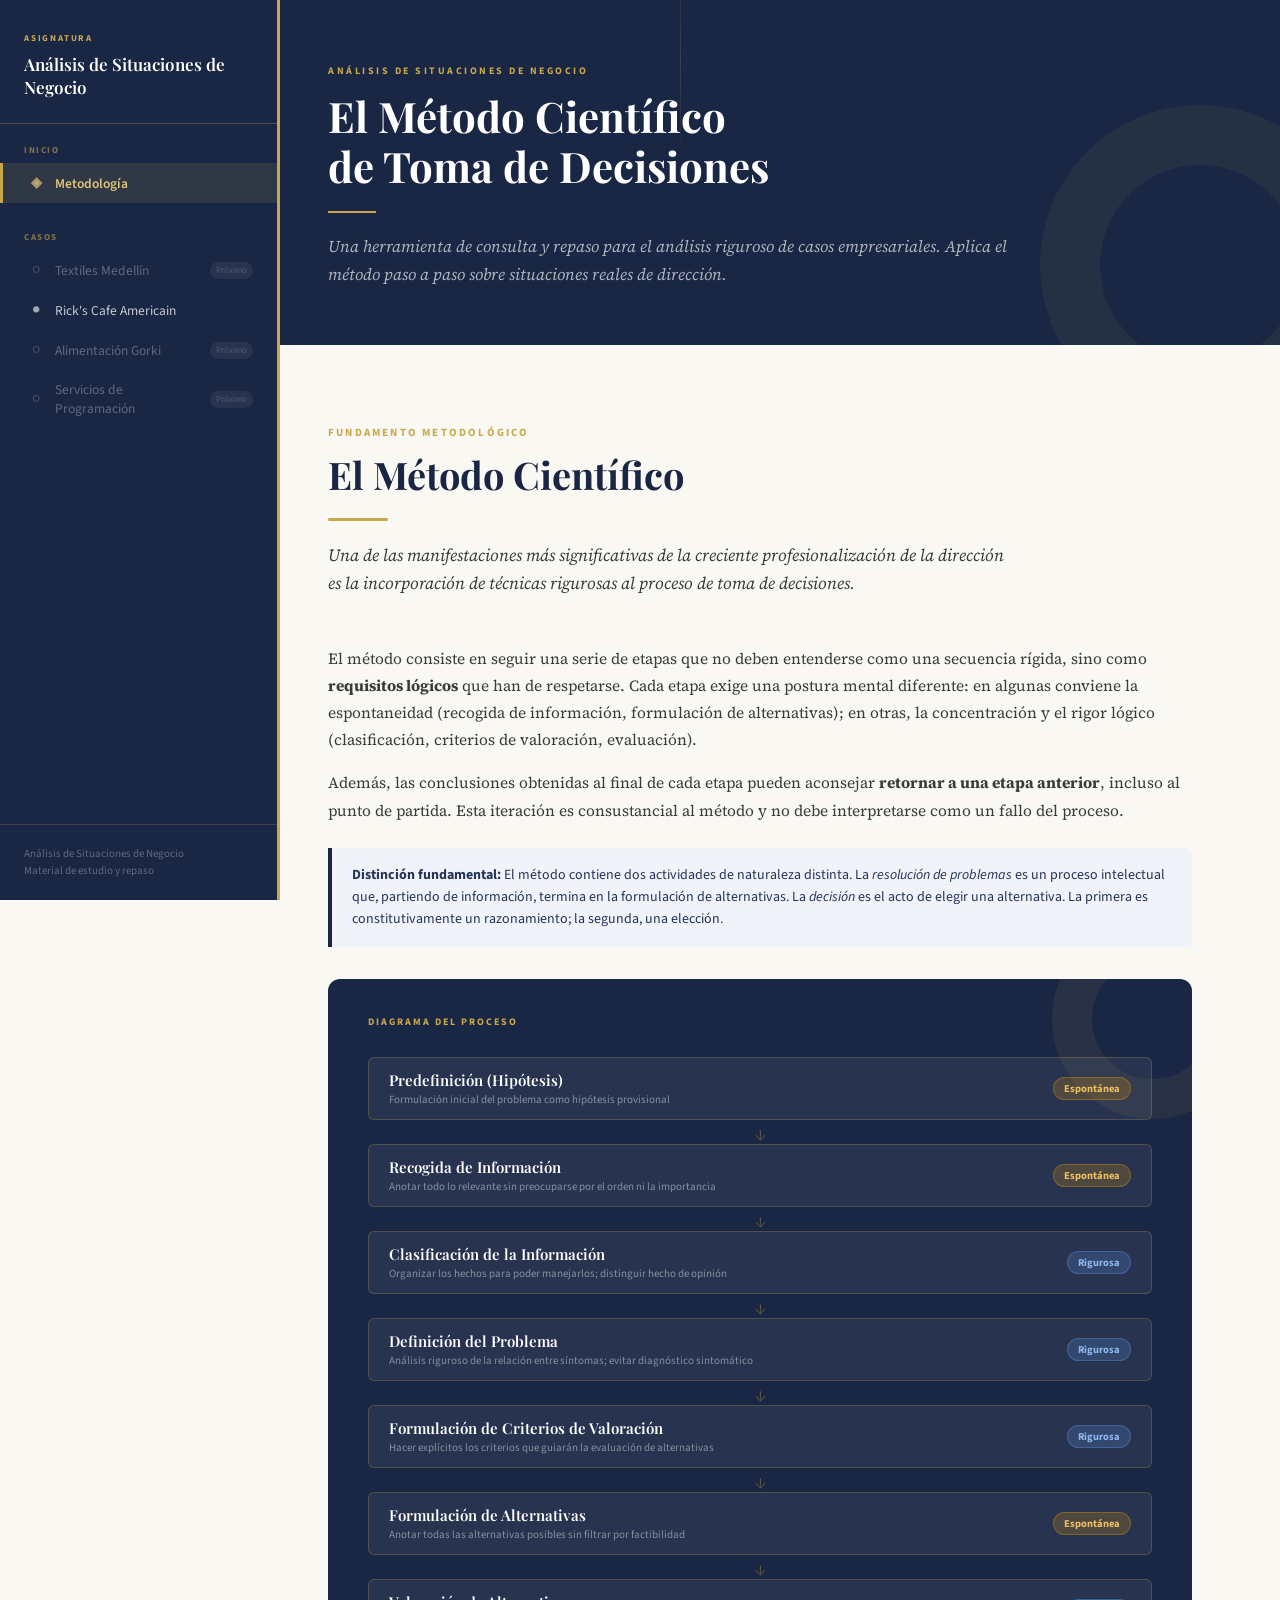
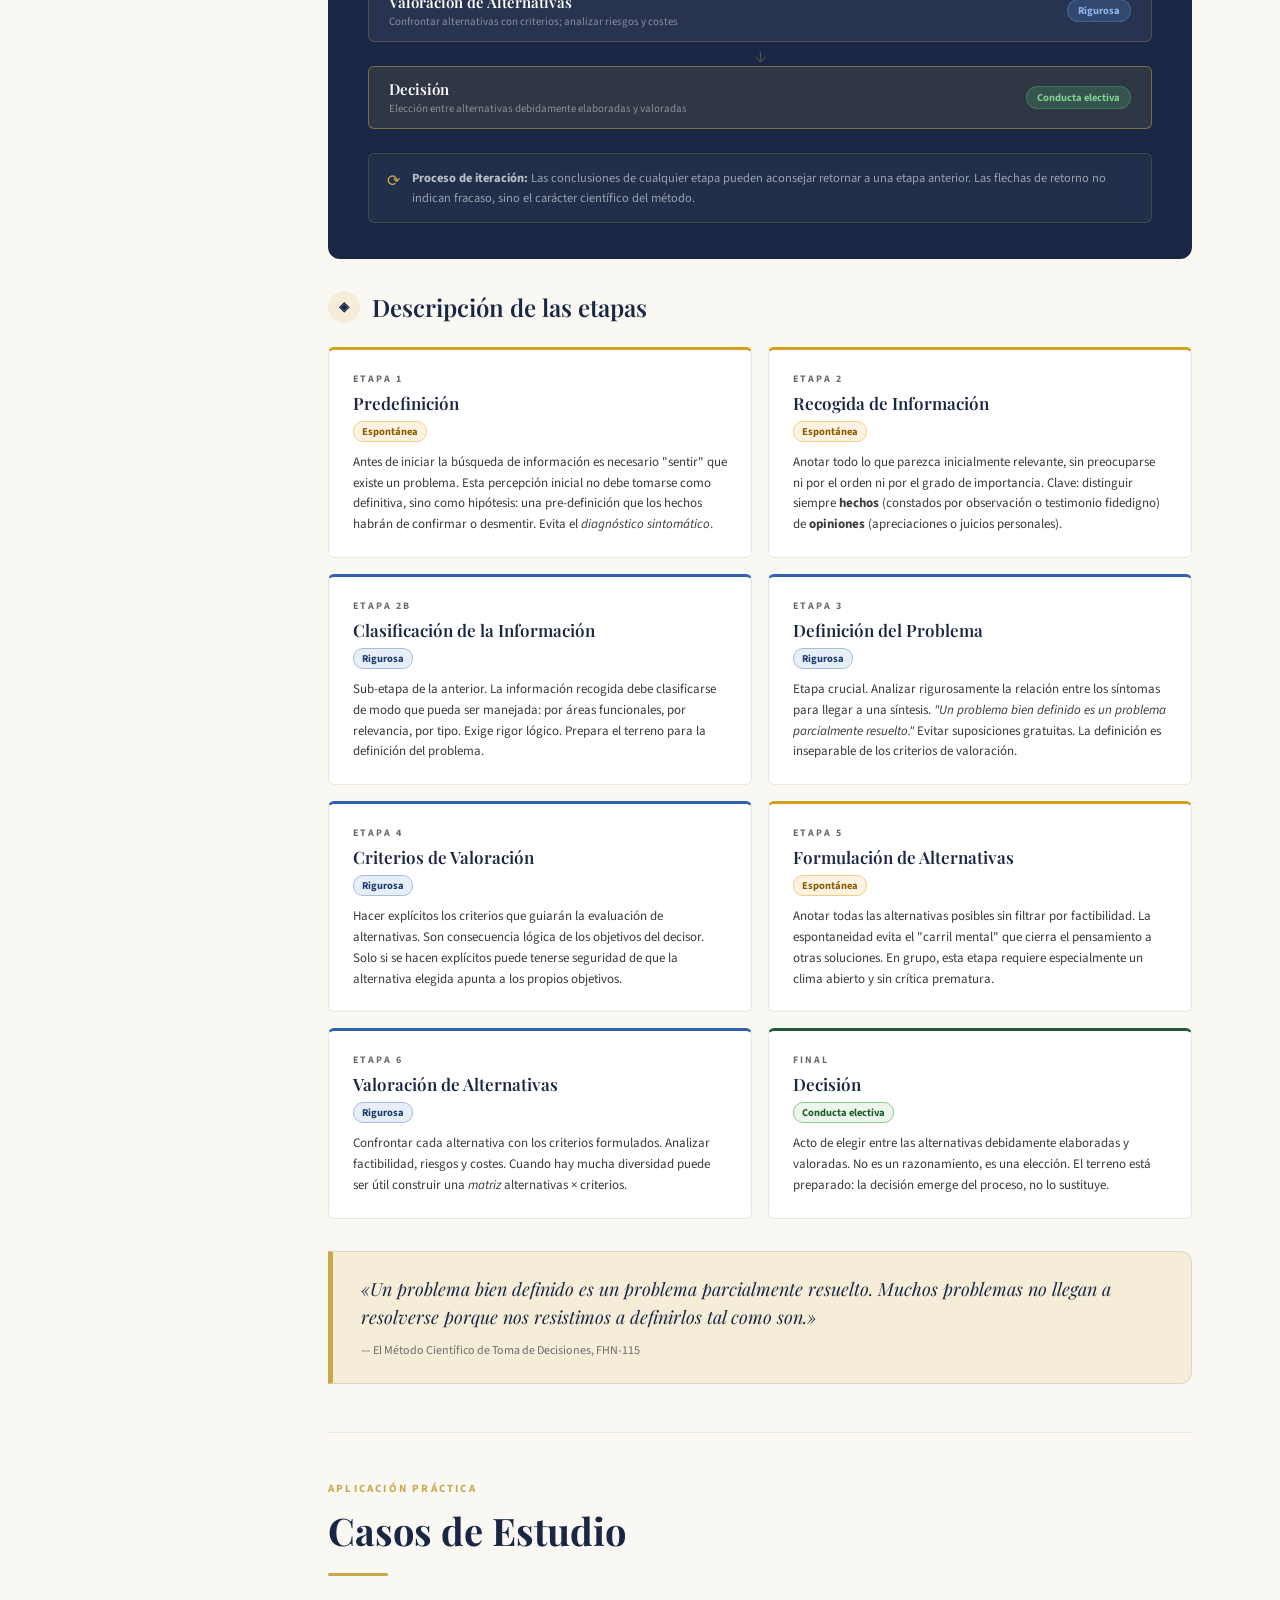
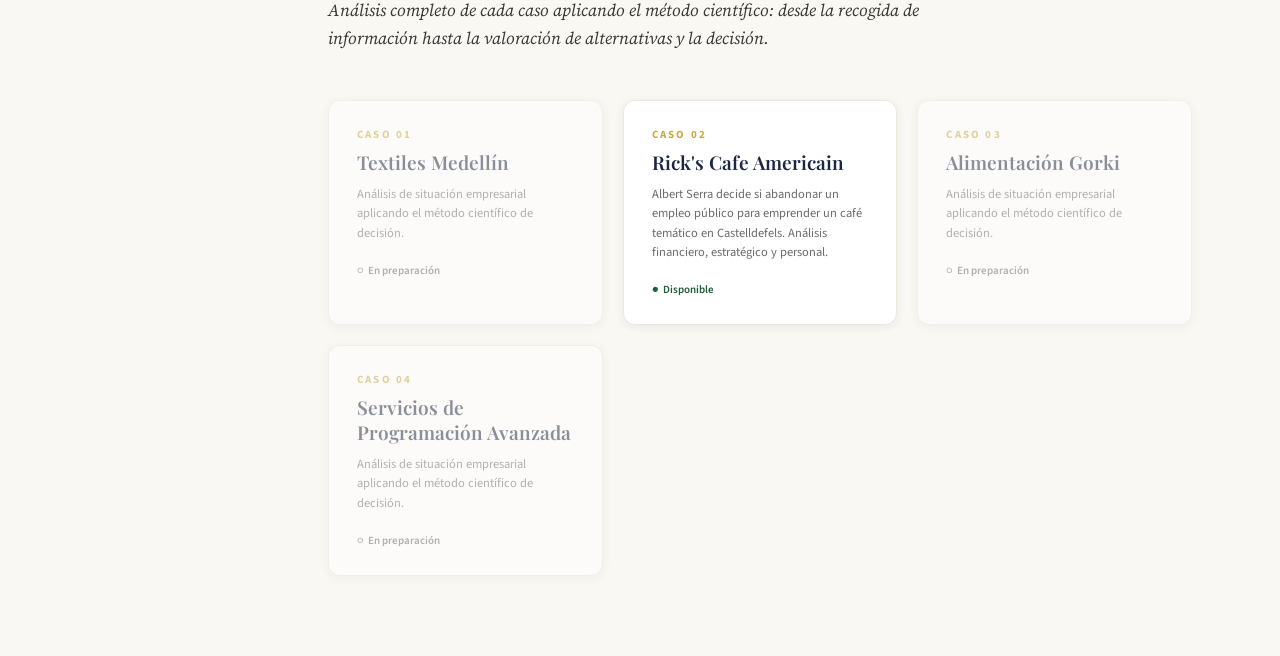
==== index.html @ c59a42b0 "Add files via upload" ====
<!DOCTYPE html>
<html lang="es">
<head>
  <meta charset="UTF-8">
  <meta name="viewport" content="width=device-width, initial-scale=1.0">
  <title>Análisis de Situaciones de Negocio</title>
  <link rel="stylesheet" href="style.css">
  <style>
    /* ── Index-only styles ─────────────────────────────────── */
    .hero {
      background: var(--navy);
      padding: 64px 48px 56px;
      position: relative;
      overflow: hidden;
    }
    .hero::after {
      content: '';
      position: absolute;
      bottom: -80px; right: -80px;
      width: 320px; height: 320px;
      border-radius: 50%;
      border: 60px solid rgba(201,168,76,0.07);
      pointer-events: none;
    }
    .hero::before {
      content: '';
      position: absolute;
      top: -40px; left: 40%;
      width: 1px; height: 200px;
      background: linear-gradient(to bottom, transparent, rgba(201,168,76,0.2), transparent);
    }
    .hero-inner { position: relative; z-index: 1; max-width: 700px; }
    .hero-eyebrow {
      font-family: var(--font-ui);
      font-size: 10px;
      font-weight: 700;
      letter-spacing: 0.25em;
      text-transform: uppercase;
      color: var(--gold);
      display: block;
      margin-bottom: 14px;
    }
    .hero h1 {
      font-family: var(--font-title);
      font-size: 42px;
      font-weight: 700;
      color: var(--white);
      line-height: 1.18;
      margin-bottom: 18px;
    }
    .hero p {
      font-family: var(--font-body);
      font-size: 16.5px;
      color: rgba(255,255,255,0.65);
      line-height: 1.7;
      font-style: italic;
    }
    .hero-rule {
      width: 48px; height: 2px;
      background: var(--gold);
      margin: 20px 0;
    }

    /* Method node decision emphasis */
    .method-node-box.highlight-node {
      background: rgba(201,168,76,0.12);
      border-color: rgba(201,168,76,0.5);
    }

    /* Iteration note */
    .iteration-note {
      display: flex;
      align-items: flex-start;
      gap: 12px;
      background: rgba(255,255,255,0.04);
      border: 1px solid rgba(201,168,76,0.2);
      border-radius: var(--radius);
      padding: 14px 18px;
      margin-top: 20px;
    }
    .iteration-note-icon { color: var(--gold); font-size: 16px; margin-top: 1px; }
    .iteration-note-text {
      font-family: var(--font-ui);
      font-size: 12.5px;
      color: rgba(255,255,255,0.55);
      line-height: 1.6;
    }

    /* Step detail cards */
    .steps-detail {
      display: grid;
      grid-template-columns: 1fr 1fr;
      gap: 16px;
      margin: 24px 0;
    }
    @media (max-width: 700px) { .steps-detail { grid-template-columns: 1fr; } }

    .step-card {
      background: var(--white);
      border: 1px solid var(--border-light);
      border-radius: var(--radius);
      padding: 22px 24px;
      border-top: 3px solid;
    }
    .step-card.esp { border-top-color: #d4a020; }
    .step-card.rig { border-top-color: #3060b0; }
    .step-card.ele { border-top-color: var(--green-accent); }

    .step-card-num {
      font-family: var(--font-ui);
      font-size: 10px;
      font-weight: 700;
      letter-spacing: 0.2em;
      text-transform: uppercase;
      color: var(--ink-light);
      margin-bottom: 6px;
    }
    .step-card-name {
      font-family: var(--font-title);
      font-size: 17px;
      font-weight: 600;
      color: var(--navy);
      margin-bottom: 4px;
    }
    .step-card-mental {
      display: inline-block;
      font-family: var(--font-ui);
      font-size: 10.5px;
      font-weight: 700;
      padding: 2px 8px;
      border-radius: 10px;
      margin-bottom: 10px;
    }
    .step-card-mental.esp { background: #fef3e2; color: #8a5c00; border: 1px solid #f0d080; }
    .step-card-mental.rig { background: #e8eef8; color: #1a3a6e; border: 1px solid #a8bce0; }
    .step-card-mental.ele { background: #edf5ed; color: #1a5c2a; border: 1px solid #8acc8a; }
    .step-card-desc {
      font-family: var(--font-ui);
      font-size: 13px;
      color: var(--ink-mid);
      line-height: 1.6;
    }

    /* Highlight principle box */
    .principle-box {
      background: var(--gold-pale);
      border: 1px solid var(--border);
      border-left: 5px solid var(--gold);
      border-radius: 0 var(--radius-lg) var(--radius-lg) 0;
      padding: 24px 28px;
      margin: 32px 0;
    }
    .principle-box p {
      font-family: var(--font-title);
      font-size: 18px;
      font-style: italic;
      color: var(--navy);
      line-height: 1.55;
    }
    .principle-box cite {
      display: block;
      font-family: var(--font-ui);
      font-size: 12px;
      color: var(--ink-light);
      margin-top: 10px;
      font-style: normal;
    }

    /* Section divider */
    .section-divider {
      border: none;
      border-top: 1px solid var(--border-light);
      margin: 48px 0;
    }
  </style>
</head>
<body>

<!-- ── SIDEBAR ─────────────────────────────────────────────── -->
<div class="sidebar-overlay" id="sidebarOverlay"></div>
<nav class="sidebar" id="sidebar">
  <div class="sidebar-brand">
    <span class="subject-label">Asignatura</span>
    <span class="subject-title">Análisis de Situaciones de Negocio</span>
  </div>

  <div class="nav-section">
    <div class="nav-section-label">Inicio</div>
    <a href="index.html" class="nav-item">
      <span class="nav-icon">◈</span> Metodología
    </a>
  </div>

  <div class="nav-section">
    <div class="nav-section-label">Casos</div>

    <a href="caso-textiles-medellin.html" class="nav-item placeholder">
      <span class="nav-icon">○</span> Textiles Medellín
      <span class="nav-badge">Próximo</span>
    </a>

    <a href="caso-ricks-cafe.html" class="nav-item">
      <span class="nav-icon">●</span> Rick's Cafe Americain
    </a>

    <a href="caso-alimentacion-gorki.html" class="nav-item placeholder">
      <span class="nav-icon">○</span> Alimentación Gorki
      <span class="nav-badge">Próximo</span>
    </a>

    <a href="caso-programacion-avanzada.html" class="nav-item placeholder">
      <span class="nav-icon">○</span> Servicios de Programación
      <span class="nav-badge">Próximo</span>
    </a>
  </div>

  <div class="sidebar-footer">
    Análisis de Situaciones de Negocio<br>
    Material de estudio y repaso
  </div>
</nav>

<!-- ── MAIN ────────────────────────────────────────────────── -->
<main class="main">

  <!-- Hero -->
  <div class="hero">
    <div class="hero-inner">
      <span class="hero-eyebrow">Análisis de Situaciones de Negocio</span>
      <h1>El Método Científico<br>de Toma de Decisiones</h1>
      <div class="hero-rule"></div>
      <p>Una herramienta de consulta y repaso para el análisis riguroso de casos empresariales. Aplica el método paso a paso sobre situaciones reales de dirección.</p>
    </div>
  </div>

  <!-- Content -->
  <div class="page-content">

    <!-- ── SECCIÓN 1: EL MÉTODO ─────────────────────────────── -->
    <div class="page-header mt-32">
      <span class="eyebrow">Fundamento metodológico</span>
      <h1>El Método Científico</h1>
      <div class="gold-rule"></div>
      <p class="subtitle">Una de las manifestaciones más significativas de la creciente profesionalización de la dirección es la incorporación de técnicas rigurosas al proceso de toma de decisiones.</p>
    </div>

    <p style="font-family:var(--font-body);font-size:15.5px;color:var(--ink-mid);line-height:1.75;margin-bottom:16px;">
      El método consiste en seguir una serie de etapas que no deben entenderse como una secuencia rígida, sino como <strong>requisitos lógicos</strong> que han de respetarse. Cada etapa exige una postura mental diferente: en algunas conviene la espontaneidad (recogida de información, formulación de alternativas); en otras, la concentración y el rigor lógico (clasificación, criterios de valoración, evaluación).
    </p>
    <p style="font-family:var(--font-body);font-size:15.5px;color:var(--ink-mid);line-height:1.75;margin-bottom:24px;">
      Además, las conclusiones obtenidas al final de cada etapa pueden aconsejar <strong>retornar a una etapa anterior</strong>, incluso al punto de partida. Esta iteración es consustancial al método y no debe interpretarse como un fallo del proceso.
    </p>

    <!-- Distinction: resolución vs. decisión -->
    <div class="callout callout-navy">
      <strong>Distinción fundamental:</strong> El método contiene dos actividades de naturaleza distinta. La <em>resolución de problemas</em> es un proceso intelectual que, partiendo de información, termina en la formulación de alternativas. La <em>decisión</em> es el acto de elegir una alternativa. La primera es constitutivamente un razonamiento; la segunda, una elección.
    </div>

    <!-- ── DIAGRAMA DEL MÉTODO ──────────────────────────────── -->
    <div class="method-diagram">
      <div class="method-diagram-title">Diagrama del proceso</div>
      <div class="method-nodes">

        <div class="method-node">
          <div class="method-node-box">
            <div>
              <div class="method-node-name">Predefinición (Hipótesis)</div>
              <div class="method-node-sub">Formulación inicial del problema como hipótesis provisional</div>
            </div>
            <span class="method-node-tag tag-esp">Espontánea</span>
          </div>
        </div>

        <div class="method-arrow">↓</div>

        <div class="method-node">
          <div class="method-node-box">
            <div>
              <div class="method-node-name">Recogida de Información</div>
              <div class="method-node-sub">Anotar todo lo relevante sin preocuparse por el orden ni la importancia</div>
            </div>
            <span class="method-node-tag tag-esp">Espontánea</span>
          </div>
        </div>

        <div class="method-arrow">↓</div>

        <div class="method-node">
          <div class="method-node-box">
            <div>
              <div class="method-node-name">Clasificación de la Información</div>
              <div class="method-node-sub">Organizar los hechos para poder manejarlos; distinguir hecho de opinión</div>
            </div>
            <span class="method-node-tag tag-rig">Rigurosa</span>
          </div>
        </div>

        <div class="method-arrow">↓</div>

        <div class="method-node">
          <div class="method-node-box">
            <div>
              <div class="method-node-name">Definición del Problema</div>
              <div class="method-node-sub">Análisis riguroso de la relación entre síntomas; evitar diagnóstico sintomático</div>
            </div>
            <span class="method-node-tag tag-rig">Rigurosa</span>
          </div>
        </div>

        <div class="method-arrow">↓</div>

        <div class="method-node">
          <div class="method-node-box">
            <div>
              <div class="method-node-name">Formulación de Criterios de Valoración</div>
              <div class="method-node-sub">Hacer explícitos los criterios que guiarán la evaluación de alternativas</div>
            </div>
            <span class="method-node-tag tag-rig">Rigurosa</span>
          </div>
        </div>

        <div class="method-arrow">↓</div>

        <div class="method-node">
          <div class="method-node-box">
            <div>
              <div class="method-node-name">Formulación de Alternativas</div>
              <div class="method-node-sub">Anotar todas las alternativas posibles sin filtrar por factibilidad</div>
            </div>
            <span class="method-node-tag tag-esp">Espontánea</span>
          </div>
        </div>

        <div class="method-arrow">↓</div>

        <div class="method-node">
          <div class="method-node-box">
            <div>
              <div class="method-node-name">Valoración de Alternativas</div>
              <div class="method-node-sub">Confrontar alternativas con criterios; analizar riesgos y costes</div>
            </div>
            <span class="method-node-tag tag-rig">Rigurosa</span>
          </div>
        </div>

        <div class="method-arrow">↓</div>

        <div class="method-node">
          <div class="method-node-box highlight-node">
            <div>
              <div class="method-node-name">Decisión</div>
              <div class="method-node-sub">Elección entre alternativas debidamente elaboradas y valoradas</div>
            </div>
            <span class="method-node-tag tag-ele">Conducta electiva</span>
          </div>
        </div>

        <div class="iteration-note">
          <span class="iteration-note-icon">⟳</span>
          <span class="iteration-note-text">
            <strong style="color:rgba(255,255,255,0.7);">Proceso de iteración:</strong> Las conclusiones de cualquier etapa pueden aconsejar retornar a una etapa anterior. Las flechas de retorno no indican fracaso, sino el carácter científico del método.
          </span>
        </div>

      </div>
    </div>

    <!-- ── DESCRIPCIÓN DE CADA ETAPA ────────────────────────── -->
    <h2 class="section-title mt-0" style="margin-top:40px;">
      <span class="step-num" style="background:var(--gold-pale);color:var(--navy);">◈</span>
      Descripción de las etapas
    </h2>

    <div class="steps-detail">

      <div class="step-card esp">
        <div class="step-card-num">Etapa 1</div>
        <div class="step-card-name">Predefinición</div>
        <span class="step-card-mental esp">Espontánea</span>
        <p class="step-card-desc">Antes de iniciar la búsqueda de información es necesario "sentir" que existe un problema. Esta percepción inicial no debe tomarse como definitiva, sino como hipótesis: una pre-definición que los hechos habrán de confirmar o desmentir. Evita el <em>diagnóstico sintomático</em>.</p>
      </div>

      <div class="step-card esp">
        <div class="step-card-num">Etapa 2</div>
        <div class="step-card-name">Recogida de Información</div>
        <span class="step-card-mental esp">Espontánea</span>
        <p class="step-card-desc">Anotar todo lo que parezca inicialmente relevante, sin preocuparse ni por el orden ni por el grado de importancia. Clave: distinguir siempre <strong>hechos</strong> (constados por observación o testimonio fidedigno) de <strong>opiniones</strong> (apreciaciones o juicios personales).</p>
      </div>

      <div class="step-card rig">
        <div class="step-card-num">Etapa 2b</div>
        <div class="step-card-name">Clasificación de la Información</div>
        <span class="step-card-mental rig">Rigurosa</span>
        <p class="step-card-desc">Sub-etapa de la anterior. La información recogida debe clasificarse de modo que pueda ser manejada: por áreas funcionales, por relevancia, por tipo. Exige rigor lógico. Prepara el terreno para la definición del problema.</p>
      </div>

      <div class="step-card rig">
        <div class="step-card-num">Etapa 3</div>
        <div class="step-card-name">Definición del Problema</div>
        <span class="step-card-mental rig">Rigurosa</span>
        <p class="step-card-desc">Etapa crucial. Analizar rigurosamente la relación entre los síntomas para llegar a una síntesis. <em>"Un problema bien definido es un problema parcialmente resuelto."</em> Evitar suposiciones gratuitas. La definición es inseparable de los criterios de valoración.</p>
      </div>

      <div class="step-card rig">
        <div class="step-card-num">Etapa 4</div>
        <div class="step-card-name">Criterios de Valoración</div>
        <span class="step-card-mental rig">Rigurosa</span>
        <p class="step-card-desc">Hacer explícitos los criterios que guiarán la evaluación de alternativas. Son consecuencia lógica de los objetivos del decisor. Solo si se hacen explícitos puede tenerse seguridad de que la alternativa elegida apunta a los propios objetivos.</p>
      </div>

      <div class="step-card esp">
        <div class="step-card-num">Etapa 5</div>
        <div class="step-card-name">Formulación de Alternativas</div>
        <span class="step-card-mental esp">Espontánea</span>
        <p class="step-card-desc">Anotar todas las alternativas posibles sin filtrar por factibilidad. La espontaneidad evita el "carril mental" que cierra el pensamiento a otras soluciones. En grupo, esta etapa requiere especialmente un clima abierto y sin crítica prematura.</p>
      </div>

      <div class="step-card rig" style="grid-column: span 1;">
        <div class="step-card-num">Etapa 6</div>
        <div class="step-card-name">Valoración de Alternativas</div>
        <span class="step-card-mental rig">Rigurosa</span>
        <p class="step-card-desc">Confrontar cada alternativa con los criterios formulados. Analizar factibilidad, riesgos y costes. Cuando hay mucha diversidad puede ser útil construir una <em>matriz</em> alternativas × criterios.</p>
      </div>

      <div class="step-card ele" style="grid-column: span 1;">
        <div class="step-card-num">Final</div>
        <div class="step-card-name">Decisión</div>
        <span class="step-card-mental ele">Conducta electiva</span>
        <p class="step-card-desc">Acto de elegir entre las alternativas debidamente elaboradas y valoradas. No es un razonamiento, es una elección. El terreno está preparado: la decisión emerge del proceso, no lo sustituye.</p>
      </div>

    </div>

    <div class="principle-box">
      <p>«Un problema bien definido es un problema parcialmente resuelto. Muchos problemas no llegan a resolverse porque nos resistimos a definirlos tal como son.»</p>
      <cite>— El Método Científico de Toma de Decisiones, FHN-115</cite>
    </div>

    <!-- ── SECCIÓN 2: CASOS ──────────────────────────────────── -->
    <hr class="section-divider">

    <div class="page-header">
      <span class="eyebrow">Aplicación práctica</span>
      <h1>Casos de Estudio</h1>
      <div class="gold-rule"></div>
      <p class="subtitle">Análisis completo de cada caso aplicando el método científico: desde la recogida de información hasta la valoración de alternativas y la decisión.</p>
    </div>

    <div class="cases-grid">

      <a href="caso-textiles-medellin.html" class="case-card disabled">
        <div class="case-num">Caso 01</div>
        <div class="case-name">Textiles Medellín</div>
        <div class="case-desc">Análisis de situación empresarial aplicando el método científico de decisión.</div>
        <div class="case-status pending">○ &nbsp;En preparación</div>
      </a>

      <a href="caso-ricks-cafe.html" class="case-card">
        <div class="case-num">Caso 02</div>
        <div class="case-name">Rick's Cafe Americain</div>
        <div class="case-desc">Albert Serra decide si abandonar un empleo público para emprender un café temático en Castelldefels. Análisis financiero, estratégico y personal.</div>
        <div class="case-status ready">● &nbsp;Disponible</div>
      </a>

      <a href="caso-alimentacion-gorki.html" class="case-card disabled">
        <div class="case-num">Caso 03</div>
        <div class="case-name">Alimentación Gorki</div>
        <div class="case-desc">Análisis de situación empresarial aplicando el método científico de decisión.</div>
        <div class="case-status pending">○ &nbsp;En preparación</div>
      </a>

      <a href="caso-programacion-avanzada.html" class="case-card disabled">
        <div class="case-num">Caso 04</div>
        <div class="case-name">Servicios de Programación Avanzada</div>
        <div class="case-desc">Análisis de situación empresarial aplicando el método científico de decisión.</div>
        <div class="case-status pending">○ &nbsp;En preparación</div>
      </a>

    </div>

  </div><!-- /page-content -->
</main>

<script src="nav.js"></script>
</body>
</html>
---- style.css ----
/* ============================================================
   ANALISIS DE SITUACIONES DE NEGOCIO — Shared Stylesheet
   ============================================================ */

@import url('https://fonts.googleapis.com/css2?family=Playfair+Display:ital,wght@0,400;0,600;0,700;1,400;1,600&family=Source+Sans+3:wght@300;400;600;700&family=Source+Serif+4:ital,wght@0,300;0,400;0,600;1,300;1,400&display=swap');

/* ── CSS Variables ─────────────────────────────────────────── */
:root {
  --navy:       #1a2744;
  --navy-mid:   #243459;
  --navy-light: #2e4070;
  --gold:       #c9a84c;
  --gold-light: #e0c47a;
  --gold-pale:  #f5edd8;
  --cream:      #faf8f3;
  --white:      #ffffff;
  --ink:        #1c1c1c;
  --ink-mid:    #3a3a3a;
  --ink-light:  #6b6b6b;
  --border:     #ddd5c0;
  --border-light: #ede8dc;
  --red-accent: #9b2335;
  --green-accent: #1e5c3a;

  --sidebar-w:  280px;
  --font-title: 'Playfair Display', Georgia, serif;
  --font-body:  'Source Serif 4', Georgia, serif;
  --font-ui:    'Source Sans 3', Helvetica, sans-serif;

  --shadow-sm:  0 2px 8px rgba(26,39,68,0.08);
  --shadow-md:  0 4px 20px rgba(26,39,68,0.12);
  --shadow-lg:  0 8px 40px rgba(26,39,68,0.18);
  --radius:     6px;
  --radius-lg:  12px;
}

/* ── Reset & Base ──────────────────────────────────────────── */
*, *::before, *::after { box-sizing: border-box; margin: 0; padding: 0; }

html { font-size: 16px; scroll-behavior: smooth; }

body {
  font-family: var(--font-body);
  background: var(--cream);
  color: var(--ink);
  display: flex;
  min-height: 100vh;
  overflow-x: hidden;
}

/* ── SIDEBAR ───────────────────────────────────────────────── */
.sidebar {
  width: var(--sidebar-w);
  min-width: var(--sidebar-w);
  background: var(--navy);
  color: var(--white);
  display: flex;
  flex-direction: column;
  position: fixed;
  top: 0; left: 0;
  height: 100vh;
  overflow-y: auto;
  z-index: 100;
  transition: transform 0.3s ease;
  border-right: 3px solid var(--gold);
}

.sidebar-brand {
  padding: 32px 24px 24px;
  border-bottom: 1px solid rgba(201,168,76,0.3);
}

.sidebar-brand .subject-label {
  font-family: var(--font-ui);
  font-size: 9px;
  font-weight: 700;
  letter-spacing: 0.2em;
  text-transform: uppercase;
  color: var(--gold);
  display: block;
  margin-bottom: 8px;
}

.sidebar-brand .subject-title {
  font-family: var(--font-title);
  font-size: 17px;
  font-weight: 600;
  line-height: 1.35;
  color: var(--white);
}

/* Nav sections */
.nav-section {
  padding: 20px 0 8px;
}

.nav-section-label {
  font-family: var(--font-ui);
  font-size: 9px;
  font-weight: 700;
  letter-spacing: 0.18em;
  text-transform: uppercase;
  color: rgba(201,168,76,0.6);
  padding: 0 24px;
  margin-bottom: 6px;
}

.nav-item {
  display: flex;
  align-items: center;
  gap: 10px;
  padding: 10px 24px;
  font-family: var(--font-ui);
  font-size: 13.5px;
  font-weight: 400;
  color: rgba(255,255,255,0.75);
  text-decoration: none;
  transition: all 0.18s ease;
  border-left: 3px solid transparent;
  cursor: pointer;
}

.nav-item:hover {
  color: var(--white);
  background: rgba(201,168,76,0.1);
  border-left-color: rgba(201,168,76,0.4);
}

.nav-item.active {
  color: var(--gold-light);
  background: rgba(201,168,76,0.12);
  border-left-color: var(--gold);
  font-weight: 600;
}

.nav-item .nav-icon {
  font-size: 14px;
  opacity: 0.8;
  min-width: 18px;
  text-align: center;
}

.nav-item.placeholder {
  opacity: 0.4;
  cursor: default;
  pointer-events: none;
}

.nav-item.placeholder .nav-badge {
  font-size: 9px;
  background: rgba(255,255,255,0.15);
  color: rgba(255,255,255,0.5);
  padding: 2px 6px;
  border-radius: 10px;
  margin-left: auto;
  font-family: var(--font-ui);
}

.sidebar-footer {
  margin-top: auto;
  padding: 20px 24px;
  border-top: 1px solid rgba(201,168,76,0.2);
  font-family: var(--font-ui);
  font-size: 11px;
  color: rgba(255,255,255,0.3);
  line-height: 1.6;
}

/* ── MAIN CONTENT ──────────────────────────────────────────── */
.main {
  margin-left: var(--sidebar-w);
  flex: 1;
  min-height: 100vh;
  display: flex;
  flex-direction: column;
}

/* ── TOP BAR ───────────────────────────────────────────────── */
.topbar {
  background: var(--white);
  border-bottom: 1px solid var(--border);
  padding: 0 40px;
  height: 56px;
  display: flex;
  align-items: center;
  justify-content: space-between;
  position: sticky;
  top: 0;
  z-index: 50;
  box-shadow: var(--shadow-sm);
}

.topbar-breadcrumb {
  font-family: var(--font-ui);
  font-size: 12.5px;
  color: var(--ink-light);
  display: flex;
  align-items: center;
  gap: 8px;
}

.topbar-breadcrumb .sep { color: var(--border); }
.topbar-breadcrumb .current { color: var(--navy); font-weight: 600; }

.topbar-meta {
  font-family: var(--font-ui);
  font-size: 11.5px;
  color: var(--ink-light);
  display: flex;
  align-items: center;
  gap: 16px;
}

.topbar-tag {
  background: var(--gold-pale);
  color: var(--navy);
  border: 1px solid var(--border);
  padding: 3px 10px;
  border-radius: 20px;
  font-size: 11px;
  font-weight: 600;
  font-family: var(--font-ui);
  letter-spacing: 0.04em;
}

/* Mobile menu toggle */
.menu-toggle {
  display: none;
  background: none;
  border: none;
  cursor: pointer;
  padding: 4px;
  color: var(--navy);
  font-size: 20px;
}

/* ── PAGE CONTENT ──────────────────────────────────────────── */
.page-content {
  padding: 48px 48px 80px;
  max-width: 960px;
}

/* ── PAGE HEADER ───────────────────────────────────────────── */
.page-header {
  margin-bottom: 48px;
}

.page-header .eyebrow {
  font-family: var(--font-ui);
  font-size: 11px;
  font-weight: 700;
  letter-spacing: 0.2em;
  text-transform: uppercase;
  color: var(--gold);
  display: block;
  margin-bottom: 12px;
}

.page-header h1 {
  font-family: var(--font-title);
  font-size: 38px;
  font-weight: 700;
  color: var(--navy);
  line-height: 1.2;
  margin-bottom: 16px;
}

.page-header .subtitle {
  font-family: var(--font-body);
  font-size: 17px;
  color: var(--ink-mid);
  line-height: 1.65;
  font-style: italic;
  max-width: 680px;
}

.gold-rule {
  width: 60px;
  height: 3px;
  background: var(--gold);
  margin: 20px 0;
  border-radius: 2px;
}

/* ── SECTION TITLES ────────────────────────────────────────── */
.section-title {
  font-family: var(--font-title);
  font-size: 24px;
  font-weight: 600;
  color: var(--navy);
  margin-bottom: 6px;
  margin-top: 48px;
  display: flex;
  align-items: center;
  gap: 12px;
}

.section-title:first-of-type { margin-top: 0; }

.section-title .step-num {
  display: inline-flex;
  align-items: center;
  justify-content: center;
  width: 32px;
  height: 32px;
  background: var(--navy);
  color: var(--gold);
  border-radius: 50%;
  font-family: var(--font-ui);
  font-size: 13px;
  font-weight: 700;
  flex-shrink: 0;
}

.section-intro {
  font-family: var(--font-body);
  font-size: 15.5px;
  color: var(--ink-mid);
  line-height: 1.7;
  margin-bottom: 20px;
  margin-left: 44px;
}

/* ── CARDS ─────────────────────────────────────────────────── */
.card {
  background: var(--white);
  border: 1px solid var(--border-light);
  border-radius: var(--radius-lg);
  padding: 28px 32px;
  margin-bottom: 20px;
  box-shadow: var(--shadow-sm);
}

.card-header {
  display: flex;
  align-items: flex-start;
  justify-content: space-between;
  margin-bottom: 14px;
}

.card-title {
  font-family: var(--font-ui);
  font-size: 13px;
  font-weight: 700;
  letter-spacing: 0.1em;
  text-transform: uppercase;
  color: var(--navy);
}

.card-badge {
  font-family: var(--font-ui);
  font-size: 10.5px;
  font-weight: 600;
  padding: 3px 10px;
  border-radius: 20px;
  letter-spacing: 0.06em;
}

.badge-espontanea {
  background: #fef3e2;
  color: #8a5c00;
  border: 1px solid #f0d080;
}

.badge-rigurosa {
  background: #e8eef8;
  color: #1a3a6e;
  border: 1px solid #a8bce0;
}

.badge-electiva {
  background: #edf5ed;
  color: #1a5c2a;
  border: 1px solid #8acc8a;
}

/* ── METHODOLOGY FLOW ──────────────────────────────────────── */
.method-flow {
  display: grid;
  grid-template-columns: repeat(3, 1fr);
  gap: 0;
  margin: 32px 0;
  position: relative;
}

.method-step {
  background: var(--white);
  border: 1px solid var(--border-light);
  padding: 22px 20px;
  position: relative;
  transition: all 0.2s ease;
}

.method-step:hover {
  background: var(--gold-pale);
  border-color: var(--gold);
  z-index: 2;
}

.method-step-num {
  font-family: var(--font-ui);
  font-size: 11px;
  font-weight: 700;
  letter-spacing: 0.15em;
  text-transform: uppercase;
  color: var(--gold);
  margin-bottom: 8px;
}

.method-step-name {
  font-family: var(--font-title);
  font-size: 16px;
  font-weight: 600;
  color: var(--navy);
  margin-bottom: 8px;
  line-height: 1.3;
}

.method-step-mental {
  font-family: var(--font-ui);
  font-size: 11px;
  padding: 3px 8px;
  border-radius: 12px;
  display: inline-block;
  margin-bottom: 10px;
}

.method-step-desc {
  font-family: var(--font-ui);
  font-size: 12.5px;
  color: var(--ink-light);
  line-height: 1.55;
}

/* ── TABS ──────────────────────────────────────────────────── */
.tabs-wrapper {
  margin-bottom: 32px;
}

.tabs-nav {
  display: flex;
  border-bottom: 2px solid var(--border);
  margin-bottom: 28px;
  gap: 0;
  overflow-x: auto;
}

.tab-btn {
  font-family: var(--font-ui);
  font-size: 13px;
  font-weight: 600;
  color: var(--ink-light);
  background: none;
  border: none;
  border-bottom: 3px solid transparent;
  padding: 12px 22px;
  cursor: pointer;
  white-space: nowrap;
  transition: all 0.18s ease;
  margin-bottom: -2px;
  letter-spacing: 0.04em;
}

.tab-btn:hover { color: var(--navy); }

.tab-btn.active {
  color: var(--navy);
  border-bottom-color: var(--gold);
}

.tab-pane { display: none; }
.tab-pane.active { display: block; }

/* ── REVEAL BLOCKS ─────────────────────────────────────────── */
.reveal-block {
  border: 1px solid var(--border);
  border-radius: var(--radius);
  overflow: hidden;
  margin-bottom: 16px;
}

.reveal-header {
  display: flex;
  align-items: center;
  justify-content: space-between;
  padding: 14px 20px;
  background: var(--navy);
  cursor: pointer;
  user-select: none;
  transition: background 0.18s;
}

.reveal-header:hover { background: var(--navy-mid); }

.reveal-header-left {
  display: flex;
  align-items: center;
  gap: 12px;
}

.reveal-title {
  font-family: var(--font-ui);
  font-size: 13.5px;
  font-weight: 600;
  color: var(--white);
}

.reveal-icon {
  font-size: 13px;
  color: var(--gold);
  transition: transform 0.25s ease;
}

.reveal-block.open .reveal-icon { transform: rotate(180deg); }

.reveal-body {
  display: none;
  padding: 22px 24px;
  background: var(--white);
  border-top: 3px solid var(--gold);
  font-family: var(--font-body);
  font-size: 15px;
  color: var(--ink);
  line-height: 1.7;
}

.reveal-block.open .reveal-body { display: block; }

/* ── DATA TABLE ────────────────────────────────────────────── */
.data-table {
  width: 100%;
  border-collapse: collapse;
  font-family: var(--font-ui);
  font-size: 13.5px;
  margin: 12px 0;
}

.data-table th {
  background: var(--navy);
  color: var(--gold-light);
  font-weight: 600;
  padding: 10px 14px;
  text-align: left;
  font-size: 11.5px;
  letter-spacing: 0.06em;
  text-transform: uppercase;
}

.data-table td {
  padding: 9px 14px;
  border-bottom: 1px solid var(--border-light);
  color: var(--ink-mid);
}

.data-table tr:nth-child(even) td { background: #f8f6f1; }
.data-table tr:last-child td { border-bottom: none; }

.data-table .num {
  text-align: right;
  font-family: 'Source Sans 3', monospace;
  font-variant-numeric: tabular-nums;
}

.data-table .total-row td {
  background: var(--gold-pale) !important;
  font-weight: 700;
  color: var(--navy);
  border-top: 2px solid var(--gold);
}

/* ── CALLOUT BOXES ─────────────────────────────────────────── */
.callout {
  border-left: 4px solid;
  padding: 16px 20px;
  border-radius: 0 var(--radius) var(--radius) 0;
  margin: 16px 0;
  font-family: var(--font-ui);
  font-size: 14px;
  line-height: 1.6;
}

.callout-navy  { border-color: var(--navy);   background: #f0f3f9; color: var(--navy-mid); }
.callout-gold  { border-color: var(--gold);   background: var(--gold-pale); color: #5a4000; }
.callout-red   { border-color: var(--red-accent); background: #fdf0f2; color: #6b1020; }
.callout-green { border-color: var(--green-accent); background: #edf5f0; color: #0d3d22; }

.callout strong { font-weight: 700; }

/* ── KEY NUMBER DISPLAY ────────────────────────────────────── */
.kpi-row {
  display: grid;
  grid-template-columns: repeat(auto-fit, minmax(160px, 1fr));
  gap: 16px;
  margin: 20px 0;
}

.kpi-card {
  background: var(--white);
  border: 1px solid var(--border-light);
  border-top: 3px solid var(--gold);
  border-radius: var(--radius);
  padding: 18px 20px;
  text-align: center;
}

.kpi-value {
  font-family: var(--font-title);
  font-size: 28px;
  font-weight: 700;
  color: var(--navy);
  line-height: 1;
  margin-bottom: 6px;
}

.kpi-label {
  font-family: var(--font-ui);
  font-size: 11px;
  font-weight: 600;
  color: var(--ink-light);
  text-transform: uppercase;
  letter-spacing: 0.1em;
}

.kpi-sub {
  font-family: var(--font-ui);
  font-size: 11.5px;
  color: var(--ink-light);
  margin-top: 4px;
}

/* ── PROS/CONS ─────────────────────────────────────────────── */
.pros-cons {
  display: grid;
  grid-template-columns: 1fr 1fr;
  gap: 16px;
  margin: 12px 0;
}

.pros-col, .cons-col {
  border-radius: var(--radius);
  padding: 18px 20px;
}

.pros-col { background: #edf5f0; border: 1px solid #8acc8a; }
.cons-col { background: #fdf0f2; border: 1px solid #e8a0a8; }

.pros-col h4 {
  font-family: var(--font-ui);
  font-size: 12px;
  font-weight: 700;
  color: var(--green-accent);
  text-transform: uppercase;
  letter-spacing: 0.1em;
  margin-bottom: 10px;
}

.cons-col h4 {
  font-family: var(--font-ui);
  font-size: 12px;
  font-weight: 700;
  color: var(--red-accent);
  text-transform: uppercase;
  letter-spacing: 0.1em;
  margin-bottom: 10px;
}

.pros-col ul, .cons-col ul {
  list-style: none;
  font-family: var(--font-ui);
  font-size: 13px;
  color: var(--ink);
  line-height: 1.6;
}

.pros-col ul li::before { content: "+ "; color: var(--green-accent); font-weight: 700; }
.cons-col ul li::before { content: "- "; color: var(--red-accent); font-weight: 700; }

/* ── CASE INDEX CARDS (homepage) ───────────────────────────── */
.cases-grid {
  display: grid;
  grid-template-columns: repeat(auto-fill, minmax(260px, 1fr));
  gap: 20px;
  margin-top: 28px;
}

.case-card {
  background: var(--white);
  border: 1px solid var(--border-light);
  border-radius: var(--radius-lg);
  padding: 26px 28px;
  text-decoration: none;
  color: inherit;
  display: block;
  transition: all 0.22s ease;
  box-shadow: var(--shadow-sm);
  position: relative;
  overflow: hidden;
}

.case-card::before {
  content: '';
  position: absolute;
  top: 0; left: 0; right: 0;
  height: 4px;
  background: var(--gold);
  transform: scaleX(0);
  transform-origin: left;
  transition: transform 0.25s ease;
}

.case-card:hover {
  box-shadow: var(--shadow-md);
  transform: translateY(-2px);
  border-color: var(--border);
}

.case-card:hover::before { transform: scaleX(1); }

.case-card.disabled {
  opacity: 0.5;
  pointer-events: none;
  cursor: default;
}

.case-num {
  font-family: var(--font-ui);
  font-size: 11px;
  font-weight: 700;
  letter-spacing: 0.2em;
  color: var(--gold);
  text-transform: uppercase;
  margin-bottom: 8px;
}

.case-name {
  font-family: var(--font-title);
  font-size: 19px;
  font-weight: 600;
  color: var(--navy);
  line-height: 1.3;
  margin-bottom: 10px;
}

.case-desc {
  font-family: var(--font-ui);
  font-size: 12.5px;
  color: var(--ink-light);
  line-height: 1.55;
  margin-bottom: 14px;
}

.case-status {
  font-family: var(--font-ui);
  font-size: 11px;
  font-weight: 600;
  display: inline-flex;
  align-items: center;
  gap: 5px;
}

.case-status.ready { color: var(--green-accent); }
.case-status.pending { color: var(--ink-light); }

/* ── METHODOLOGY DIAGRAM (index page) ──────────────────────── */
.method-diagram {
  background: var(--navy);
  border-radius: var(--radius-lg);
  padding: 36px 40px;
  margin: 32px 0;
  position: relative;
  overflow: hidden;
}

.method-diagram::before {
  content: '';
  position: absolute;
  top: -60px; right: -60px;
  width: 200px; height: 200px;
  border-radius: 50%;
  border: 40px solid rgba(201,168,76,0.08);
}

.method-diagram-title {
  font-family: var(--font-ui);
  font-size: 10px;
  font-weight: 700;
  letter-spacing: 0.2em;
  text-transform: uppercase;
  color: var(--gold);
  margin-bottom: 28px;
}

.method-nodes {
  display: flex;
  flex-direction: column;
  gap: 0;
}

.method-node {
  display: flex;
  align-items: stretch;
  gap: 0;
  margin-bottom: 4px;
}

.method-node-box {
  background: rgba(255,255,255,0.06);
  border: 1px solid rgba(201,168,76,0.25);
  border-radius: var(--radius);
  padding: 12px 20px;
  flex: 1;
  display: flex;
  align-items: center;
  justify-content: space-between;
  gap: 16px;
}

.method-node-box:hover {
  background: rgba(201,168,76,0.1);
  border-color: rgba(201,168,76,0.5);
}

.method-node-name {
  font-family: var(--font-title);
  font-size: 15px;
  font-weight: 600;
  color: var(--white);
}

.method-node-sub {
  font-family: var(--font-ui);
  font-size: 11px;
  color: rgba(255,255,255,0.45);
  margin-top: 2px;
}

.method-node-tag {
  font-family: var(--font-ui);
  font-size: 10.5px;
  font-weight: 700;
  padding: 3px 10px;
  border-radius: 12px;
  white-space: nowrap;
  flex-shrink: 0;
}

.tag-esp { background: rgba(240,160,0,0.2); color: #f0c060; border: 1px solid rgba(240,160,0,0.3); }
.tag-rig { background: rgba(100,160,240,0.2); color: #90b8f0; border: 1px solid rgba(100,160,240,0.3); }
.tag-ele { background: rgba(80,200,120,0.2); color: #80d090; border: 1px solid rgba(80,200,120,0.3); }

.method-arrow {
  text-align: center;
  color: rgba(201,168,76,0.4);
  font-size: 16px;
  line-height: 1;
  padding: 2px 0;
}

/* ── RESPONSIVE ────────────────────────────────────────────── */
@media (max-width: 900px) {
  .sidebar {
    transform: translateX(-100%);
  }
  .sidebar.open {
    transform: translateX(0);
  }
  .main {
    margin-left: 0;
  }
  .menu-toggle {
    display: block;
  }
  .page-content {
    padding: 32px 24px 60px;
  }
  .method-flow {
    grid-template-columns: 1fr;
  }
  .pros-cons {
    grid-template-columns: 1fr;
  }
  .topbar {
    padding: 0 20px;
  }
  .cases-grid {
    grid-template-columns: 1fr;
  }
}

@media (max-width: 600px) {
  .page-header h1 { font-size: 28px; }
  .kpi-row { grid-template-columns: 1fr 1fr; }
}

/* ── UTILITY ───────────────────────────────────────────────── */
.mt-0 { margin-top: 0 !important; }
.mt-8 { margin-top: 8px; }
.mt-16 { margin-top: 16px; }
.mt-24 { margin-top: 24px; }
.mt-32 { margin-top: 32px; }
.mb-0 { margin-bottom: 0 !important; }
.mb-8 { margin-bottom: 8px; }
.mb-16 { margin-bottom: 16px; }
.text-small { font-size: 13px; font-family: var(--font-ui); color: var(--ink-light); }
.text-gold { color: var(--gold); }
.text-navy { color: var(--navy); }
.bold { font-weight: 700; }

/* Sidebar overlay for mobile */
.sidebar-overlay {
  display: none;
  position: fixed;
  inset: 0;
  background: rgba(0,0,0,0.5);
  z-index: 99;
}
.sidebar-overlay.active { display: block; }
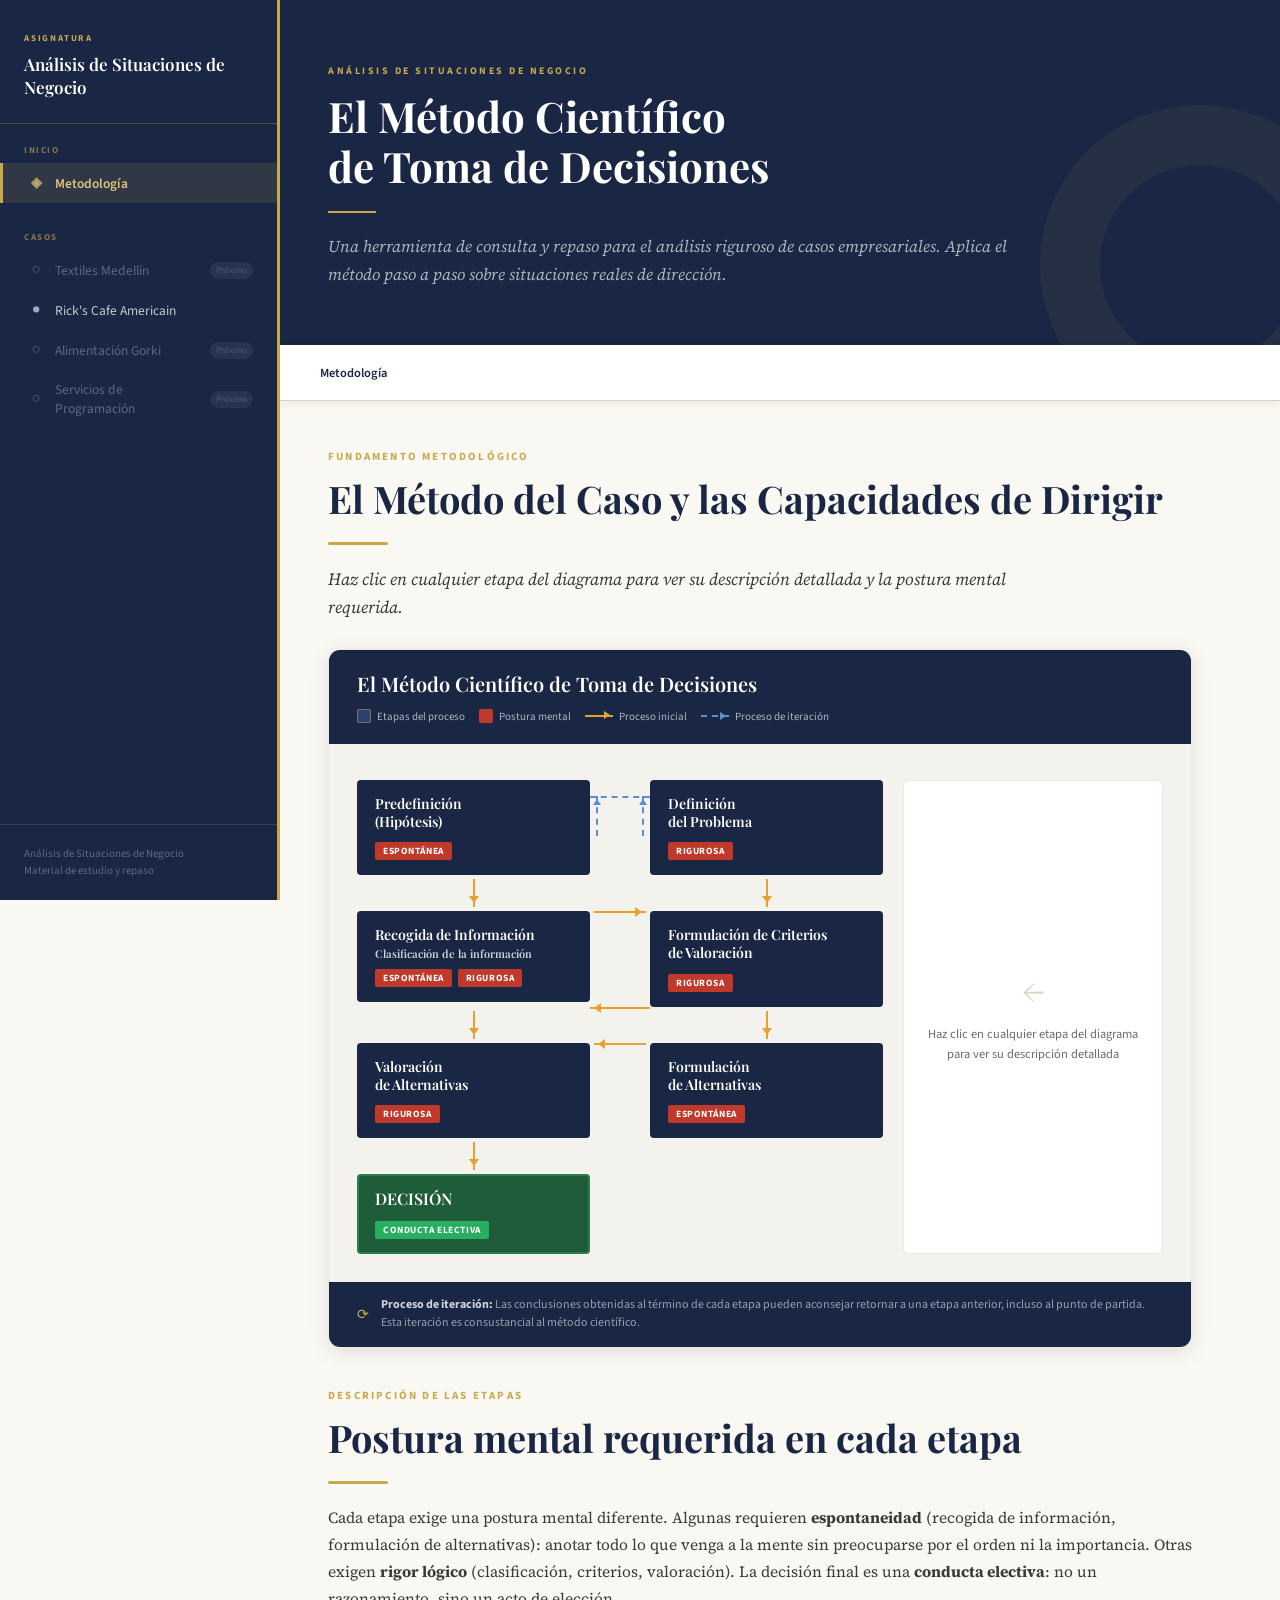
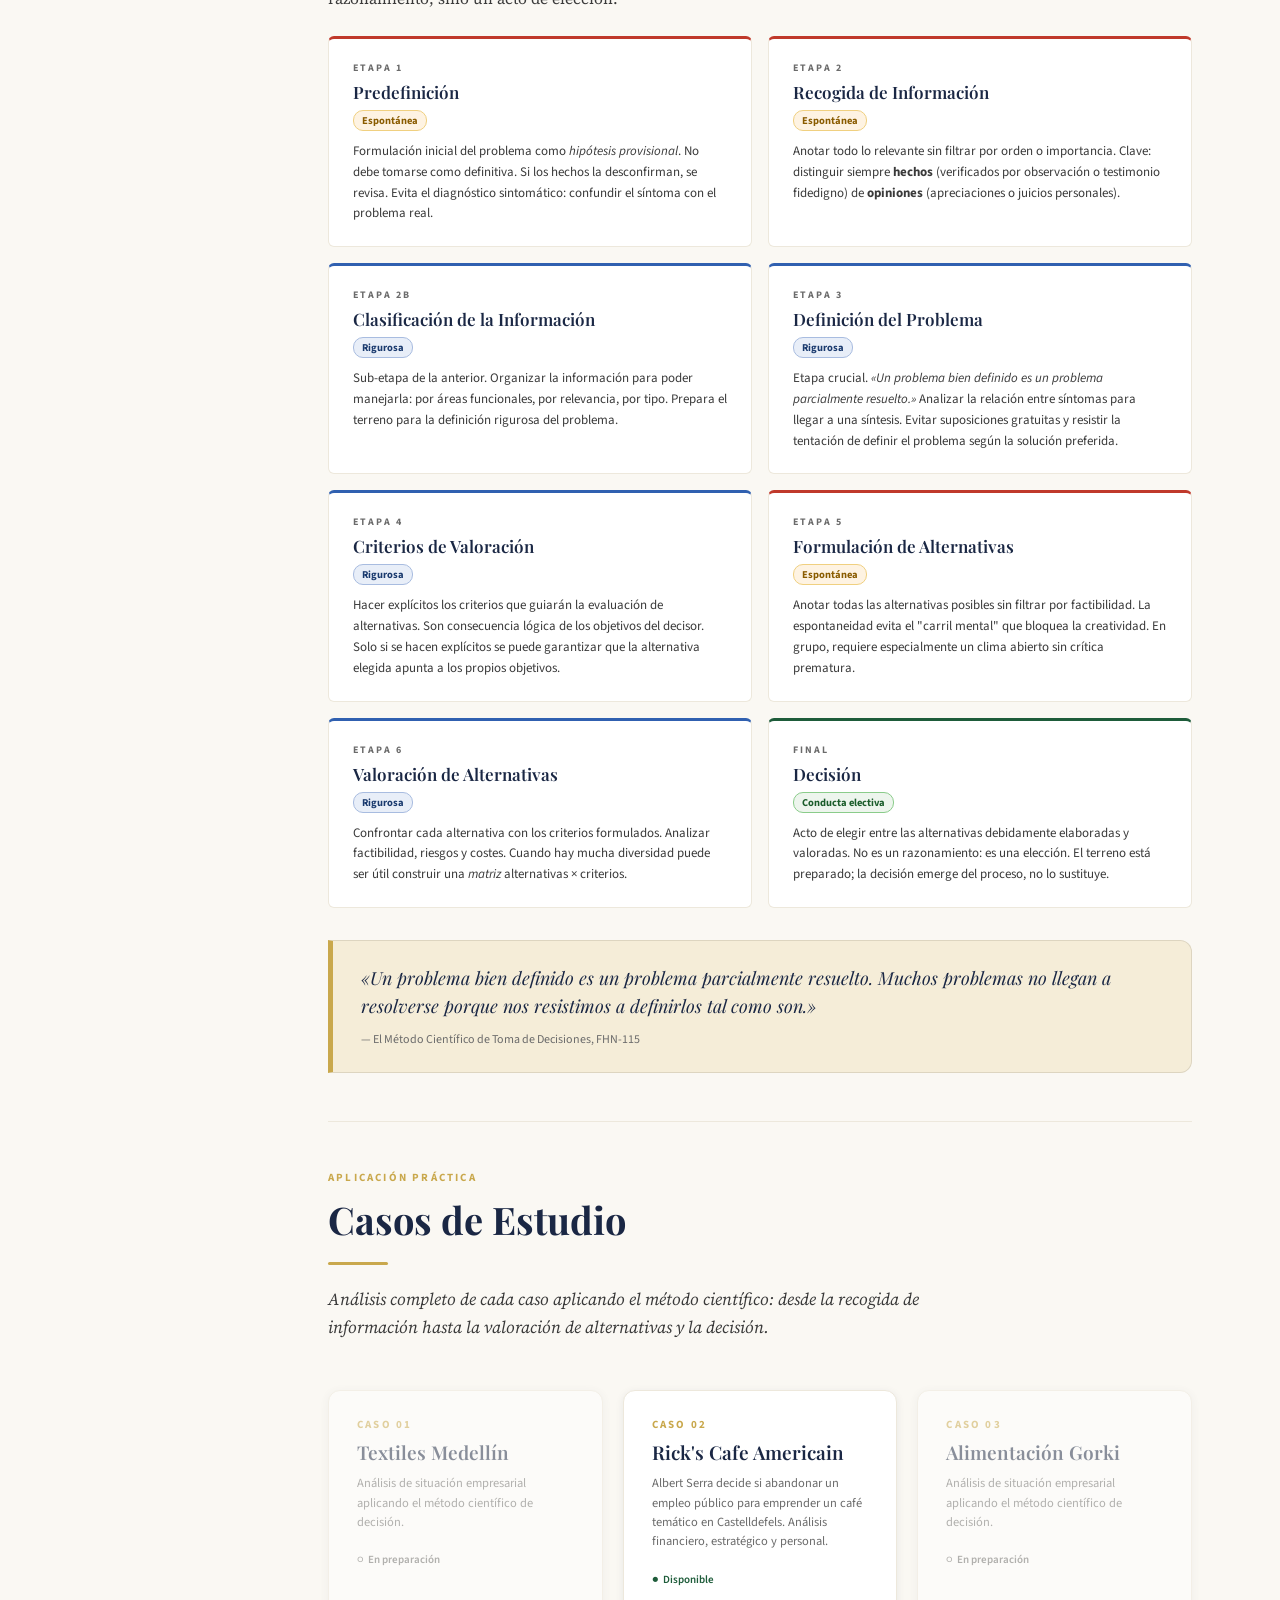
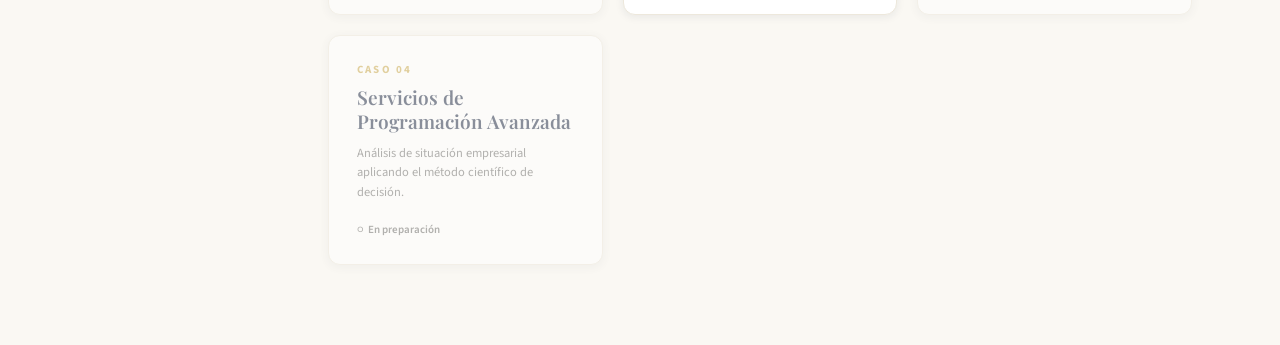
==== commit 0ea0711e: "Add files via upload" ====
--- a/index.html
+++ b/index.html
@@ -6,7 +6,7 @@
   <title>Análisis de Situaciones de Negocio</title>
   <link rel="stylesheet" href="style.css">
   <style>
-    /* ── Index-only styles ─────────────────────────────────── */
+    /* ── Hero ─────────────────────────────────────────────── */
     .hero {
       background: var(--navy);
       padding: 64px 48px 56px;
@@ -22,79 +22,289 @@
       border: 60px solid rgba(201,168,76,0.07);
       pointer-events: none;
     }
-    .hero::before {
-      content: '';
-      position: absolute;
-      top: -40px; left: 40%;
-      width: 1px; height: 200px;
-      background: linear-gradient(to bottom, transparent, rgba(201,168,76,0.2), transparent);
-    }
     .hero-inner { position: relative; z-index: 1; max-width: 700px; }
     .hero-eyebrow {
       font-family: var(--font-ui);
-      font-size: 10px;
-      font-weight: 700;
-      letter-spacing: 0.25em;
-      text-transform: uppercase;
-      color: var(--gold);
-      display: block;
-      margin-bottom: 14px;
+      font-size: 10px; font-weight: 700;
+      letter-spacing: 0.25em; text-transform: uppercase;
+      color: var(--gold); display: block; margin-bottom: 14px;
     }
     .hero h1 {
       font-family: var(--font-title);
-      font-size: 42px;
-      font-weight: 700;
-      color: var(--white);
-      line-height: 1.18;
-      margin-bottom: 18px;
+      font-size: 42px; font-weight: 700;
+      color: var(--white); line-height: 1.18; margin-bottom: 18px;
     }
     .hero p {
       font-family: var(--font-body);
-      font-size: 16.5px;
+      font-size: 16.5px; color: rgba(255,255,255,0.65);
+      line-height: 1.7; font-style: italic;
+    }
+    .hero-rule { width: 48px; height: 2px; background: var(--gold); margin: 20px 0; }
+
+    /* ── METHOD INTERACTIVE DIAGRAM ───────────────────────── */
+    .method-section {
+      background: var(--white);
+      border: 1px solid var(--border-light);
+      border-radius: var(--radius-lg);
+      overflow: hidden;
+      margin-bottom: 40px;
+      box-shadow: var(--shadow-md);
+    }
+
+    .method-section-header {
+      background: var(--navy);
+      padding: 20px 28px;
+      display: flex;
+      align-items: center;
+      justify-content: space-between;
+      flex-wrap: wrap;
+      gap: 12px;
+    }
+
+    .method-section-header h2 {
+      font-family: var(--font-title);
+      font-size: 20px; font-weight: 600;
+      color: var(--white); margin: 0;
+    }
+
+    .legend {
+      display: flex; flex-wrap: wrap; gap: 14px; align-items: center;
+    }
+    .legend-item {
+      display: flex; align-items: center; gap: 6px;
+      font-family: var(--font-ui); font-size: 11px;
       color: rgba(255,255,255,0.65);
-      line-height: 1.7;
-      font-style: italic;
-    }
-    .hero-rule {
-      width: 48px; height: 2px;
-      background: var(--gold);
-      margin: 20px 0;
-    }
-
-    /* Method node decision emphasis */
-    .method-node-box.highlight-node {
-      background: rgba(201,168,76,0.12);
-      border-color: rgba(201,168,76,0.5);
-    }
-
-    /* Iteration note */
-    .iteration-note {
+    }
+    .leg-box {
+      width: 14px; height: 14px; border-radius: 2px; flex-shrink: 0;
+    }
+    .leg-box.etapa   { background: var(--navy-light); border: 1px solid rgba(201,168,76,0.5); }
+    .leg-box.postura { background: #c0392b; }
+    .leg-arrow-solid {
+      width: 28px; height: 2px; background: #e8a030;
+      position: relative; flex-shrink: 0;
+    }
+    .leg-arrow-solid::after {
+      content: ''; position: absolute; right: -1px; top: -4px;
+      border: 4px solid transparent;
+      border-left: 6px solid #e8a030;
+    }
+    .leg-arrow-dash {
+      width: 28px; height: 0; flex-shrink: 0;
+      border-top: 2px dashed #5b8fd4;
+      position: relative;
+    }
+    .leg-arrow-dash::after {
+      content: ''; position: absolute; right: -1px; top: -5px;
+      border: 4px solid transparent;
+      border-left: 6px solid #5b8fd4;
+    }
+
+    /* ── DIAGRAM CANVAS ────────────────────────────────────── */
+    .diagram-outer {
+      padding: 36px 28px 28px;
+      background: #f4f2ed;
       display: flex;
-      align-items: flex-start;
-      gap: 12px;
-      background: rgba(255,255,255,0.04);
-      border: 1px solid rgba(201,168,76,0.2);
+      gap: 0;
+    }
+
+    /* Left column: main flow */
+    .diagram-main {
+      flex: 1;
+      display: grid;
+      grid-template-columns: 1fr 60px 1fr;
+      gap: 0;
+      align-items: start;
+    }
+
+    /* Node box */
+    .dnode {
+      background: var(--navy);
+      border: 2px solid transparent;
+      border-radius: 4px;
+      padding: 13px 16px;
+      cursor: pointer;
+      transition: all 0.2s ease;
+      position: relative;
+      user-select: none;
+    }
+    .dnode:hover, .dnode.active {
+      border-color: var(--gold);
+      background: var(--navy-mid);
+      transform: translateY(-1px);
+      box-shadow: 0 4px 16px rgba(26,39,68,0.3);
+    }
+    .dnode.active { border-color: var(--gold); }
+
+    .dnode-title {
+      font-family: var(--font-title);
+      font-size: 14px; font-weight: 600;
+      color: var(--white);
+      line-height: 1.3; margin-bottom: 6px;
+    }
+
+    .postura-badge {
+      display: inline-block;
+      font-family: var(--font-ui);
+      font-size: 9.5px; font-weight: 700;
+      letter-spacing: 0.06em; text-transform: uppercase;
+      padding: 2px 8px; border-radius: 2px;
+    }
+    .postura-badge.esp { background: #c0392b; color: #fff; }
+    .postura-badge.rig { background: #c0392b; color: #fff; }
+    .postura-badge.ele { background: #27ae60; color: #fff; }
+
+    /* Spacer / connector column cells */
+    .dc { /* diagram cell */ }
+    .dc-empty { /* empty placeholder in grid */ }
+
+    /* Arrows between nodes (vertical, in main column) */
+    .darrow-v {
+      display: flex;
+      justify-content: center;
+      padding: 4px 0;
+    }
+    .darrow-v .line {
+      width: 2px;
+      height: 28px;
+      position: relative;
+    }
+    .darrow-v .line.solid { background: #e8a030; }
+    .darrow-v .line.dash {
+      border-left: 2px dashed #5b8fd4;
+      background: none;
+    }
+    .darrow-v .line::after {
+      content: '';
+      position: absolute;
+      bottom: -1px; left: 50%;
+      transform: translateX(-50%);
+      border: 5px solid transparent;
+    }
+    .darrow-v .line.solid::after { border-top: 7px solid #e8a030; }
+    .darrow-v .line.dash::after  { border-top: 7px solid #5b8fd4; }
+
+    /* Horizontal arrows connecting left/right columns */
+    .darrow-h {
+      display: flex;
+      align-items: center;
+      justify-content: center;
+      position: relative;
+    }
+    .darrow-h .hline {
+      height: 2px; width: 100%;
+      position: relative;
+    }
+    .darrow-h .hline.solid { background: #e8a030; }
+    .darrow-h .hline.dash {
+      border-top: 2px dashed #5b8fd4;
+      height: 0;
+    }
+    .darrow-h .hline.solid::after {
+      content: '';
+      position: absolute;
+      right: -1px; top: 50%;
+      transform: translateY(-50%);
+      border: 5px solid transparent;
+      border-left: 7px solid #e8a030;
+    }
+    .darrow-h .hline.dash::after {
+      content: '';
+      position: absolute;
+      left: -1px; top: 50%;
+      transform: translateY(-50%);
+      border: 5px solid transparent;
+      border-right: 7px solid #5b8fd4;
+    }
+
+    /* Right info panel */
+    .diagram-info {
+      width: 260px;
+      margin-left: 20px;
+      flex-shrink: 0;
+    }
+
+    .info-panel {
+      background: var(--white);
+      border: 1px solid var(--border-light);
       border-radius: var(--radius);
+      overflow: hidden;
+      height: 100%;
+      min-height: 420px;
+      display: flex;
+      flex-direction: column;
+    }
+
+    .info-panel-header {
+      background: var(--navy);
       padding: 14px 18px;
-      margin-top: 20px;
-    }
-    .iteration-note-icon { color: var(--gold); font-size: 16px; margin-top: 1px; }
-    .iteration-note-text {
+      border-bottom: 3px solid var(--gold);
+    }
+    .info-panel-eyebrow {
       font-family: var(--font-ui);
-      font-size: 12.5px;
-      color: rgba(255,255,255,0.55);
-      line-height: 1.6;
-    }
-
-    /* Step detail cards */
+      font-size: 9px; font-weight: 700;
+      letter-spacing: 0.2em; text-transform: uppercase;
+      color: var(--gold); margin-bottom: 4px;
+    }
+    .info-panel-title {
+      font-family: var(--font-title);
+      font-size: 16px; font-weight: 600;
+      color: var(--white); line-height: 1.3;
+    }
+    .info-panel-badge {
+      margin-top: 8px;
+    }
+
+    .info-panel-body {
+      padding: 18px;
+      flex: 1;
+      overflow-y: auto;
+    }
+    .info-panel-body p {
+      font-family: var(--font-ui);
+      font-size: 13px; color: var(--ink-mid);
+      line-height: 1.65; margin-bottom: 12px;
+    }
+    .info-panel-body p:last-child { margin-bottom: 0; }
+    .info-panel-body strong { color: var(--navy); }
+
+    .info-panel-empty {
+      display: flex; flex-direction: column;
+      align-items: center; justify-content: center;
+      height: 100%; padding: 24px;
+      text-align: center;
+    }
+    .info-panel-empty .arrow-hint {
+      font-size: 32px; color: var(--border);
+      margin-bottom: 12px;
+    }
+    .info-panel-empty p {
+      font-family: var(--font-ui);
+      font-size: 12.5px; color: var(--ink-light);
+      line-height: 1.55;
+    }
+
+    /* Key concepts note below */
+    .diagram-note {
+      padding: 14px 28px;
+      background: var(--navy);
+      display: flex; align-items: center; gap: 12px;
+    }
+    .diagram-note-icon { color: var(--gold); font-size: 14px; flex-shrink: 0; }
+    .diagram-note-text {
+      font-family: var(--font-ui);
+      font-size: 12px; color: rgba(255,255,255,0.55);
+      line-height: 1.55;
+    }
+    .diagram-note-text strong { color: rgba(255,255,255,0.8); }
+
+    /* ── STEP DETAIL CARDS ─────────────────────────────────── */
     .steps-detail {
       display: grid;
       grid-template-columns: 1fr 1fr;
-      gap: 16px;
-      margin: 24px 0;
+      gap: 16px; margin: 24px 0;
     }
     @media (max-width: 700px) { .steps-detail { grid-template-columns: 1fr; } }
-
     .step-card {
       background: var(--white);
       border: 1px solid var(--border-light);
@@ -102,125 +312,129 @@
       padding: 22px 24px;
       border-top: 3px solid;
     }
-    .step-card.esp { border-top-color: #d4a020; }
+    .step-card.esp { border-top-color: #c0392b; }
     .step-card.rig { border-top-color: #3060b0; }
     .step-card.ele { border-top-color: var(--green-accent); }
-
     .step-card-num {
-      font-family: var(--font-ui);
-      font-size: 10px;
-      font-weight: 700;
-      letter-spacing: 0.2em;
-      text-transform: uppercase;
-      color: var(--ink-light);
-      margin-bottom: 6px;
+      font-family: var(--font-ui); font-size: 10px; font-weight: 700;
+      letter-spacing: 0.2em; text-transform: uppercase;
+      color: var(--ink-light); margin-bottom: 6px;
     }
     .step-card-name {
-      font-family: var(--font-title);
-      font-size: 17px;
-      font-weight: 600;
-      color: var(--navy);
-      margin-bottom: 4px;
+      font-family: var(--font-title); font-size: 17px; font-weight: 600;
+      color: var(--navy); margin-bottom: 4px;
     }
     .step-card-mental {
-      display: inline-block;
-      font-family: var(--font-ui);
-      font-size: 10.5px;
-      font-weight: 700;
-      padding: 2px 8px;
-      border-radius: 10px;
-      margin-bottom: 10px;
+      display: inline-block; font-family: var(--font-ui);
+      font-size: 10.5px; font-weight: 700;
+      padding: 2px 8px; border-radius: 10px; margin-bottom: 10px;
     }
     .step-card-mental.esp { background: #fef3e2; color: #8a5c00; border: 1px solid #f0d080; }
     .step-card-mental.rig { background: #e8eef8; color: #1a3a6e; border: 1px solid #a8bce0; }
     .step-card-mental.ele { background: #edf5ed; color: #1a5c2a; border: 1px solid #8acc8a; }
     .step-card-desc {
-      font-family: var(--font-ui);
-      font-size: 13px;
-      color: var(--ink-mid);
-      line-height: 1.6;
-    }
-
-    /* Highlight principle box */
+      font-family: var(--font-ui); font-size: 13px;
+      color: var(--ink-mid); line-height: 1.6;
+    }
+
+    /* principle box */
     .principle-box {
       background: var(--gold-pale);
       border: 1px solid var(--border);
       border-left: 5px solid var(--gold);
       border-radius: 0 var(--radius-lg) var(--radius-lg) 0;
-      padding: 24px 28px;
-      margin: 32px 0;
+      padding: 24px 28px; margin: 32px 0;
     }
     .principle-box p {
-      font-family: var(--font-title);
-      font-size: 18px;
-      font-style: italic;
-      color: var(--navy);
-      line-height: 1.55;
+      font-family: var(--font-title); font-size: 18px;
+      font-style: italic; color: var(--navy); line-height: 1.55;
     }
     .principle-box cite {
-      display: block;
-      font-family: var(--font-ui);
-      font-size: 12px;
-      color: var(--ink-light);
-      margin-top: 10px;
-      font-style: normal;
-    }
-
-    /* Section divider */
-    .section-divider {
-      border: none;
-      border-top: 1px solid var(--border-light);
-      margin: 48px 0;
+      display: block; font-family: var(--font-ui); font-size: 12px;
+      color: var(--ink-light); margin-top: 10px; font-style: normal;
+    }
+
+    .section-divider { border: none; border-top: 1px solid var(--border-light); margin: 48px 0; }
+
+    /* Cases grid */
+    .cases-grid {
+      display: grid;
+      grid-template-columns: repeat(auto-fill, minmax(260px, 1fr));
+      gap: 20px; margin-top: 28px;
+    }
+    .case-card {
+      background: var(--white); border: 1px solid var(--border-light);
+      border-radius: var(--radius-lg); padding: 26px 28px;
+      text-decoration: none; color: inherit; display: block;
+      transition: all 0.22s ease; box-shadow: var(--shadow-sm);
+      position: relative; overflow: hidden;
+    }
+    .case-card::before {
+      content: ''; position: absolute; top: 0; left: 0; right: 0;
+      height: 4px; background: var(--gold);
+      transform: scaleX(0); transform-origin: left; transition: transform 0.25s ease;
+    }
+    .case-card:hover { box-shadow: var(--shadow-md); transform: translateY(-2px); border-color: var(--border); }
+    .case-card:hover::before { transform: scaleX(1); }
+    .case-card.disabled { opacity: 0.5; pointer-events: none; cursor: default; }
+    .case-num { font-family: var(--font-ui); font-size: 11px; font-weight: 700;
+      letter-spacing: 0.2em; color: var(--gold); text-transform: uppercase; margin-bottom: 8px; }
+    .case-name { font-family: var(--font-title); font-size: 19px; font-weight: 600;
+      color: var(--navy); line-height: 1.3; margin-bottom: 10px; }
+    .case-desc { font-family: var(--font-ui); font-size: 12.5px; color: var(--ink-light);
+      line-height: 1.55; margin-bottom: 14px; }
+    .case-status { font-family: var(--font-ui); font-size: 11px; font-weight: 600;
+      display: inline-flex; align-items: center; gap: 5px; }
+    .case-status.ready  { color: var(--green-accent); }
+    .case-status.pending { color: var(--ink-light); }
+
+    @media (max-width: 900px) {
+      .diagram-outer { flex-direction: column; }
+      .diagram-info { width: 100%; margin-left: 0; margin-top: 16px; }
+      .info-panel { min-height: 200px; }
+      .hero { padding: 40px 24px 36px; }
+      .hero h1 { font-size: 30px; }
     }
   </style>
 </head>
 <body>
 
-<!-- ── SIDEBAR ─────────────────────────────────────────────── -->
 <div class="sidebar-overlay" id="sidebarOverlay"></div>
 <nav class="sidebar" id="sidebar">
   <div class="sidebar-brand">
     <span class="subject-label">Asignatura</span>
     <span class="subject-title">Análisis de Situaciones de Negocio</span>
   </div>
-
   <div class="nav-section">
     <div class="nav-section-label">Inicio</div>
-    <a href="index.html" class="nav-item">
+    <a href="index.html" class="nav-item active">
       <span class="nav-icon">◈</span> Metodología
     </a>
   </div>
-
   <div class="nav-section">
     <div class="nav-section-label">Casos</div>
-
     <a href="caso-textiles-medellin.html" class="nav-item placeholder">
       <span class="nav-icon">○</span> Textiles Medellín
       <span class="nav-badge">Próximo</span>
     </a>
-
     <a href="caso-ricks-cafe.html" class="nav-item">
       <span class="nav-icon">●</span> Rick's Cafe Americain
     </a>
-
     <a href="caso-alimentacion-gorki.html" class="nav-item placeholder">
       <span class="nav-icon">○</span> Alimentación Gorki
       <span class="nav-badge">Próximo</span>
     </a>
-
     <a href="caso-programacion-avanzada.html" class="nav-item placeholder">
       <span class="nav-icon">○</span> Servicios de Programación
       <span class="nav-badge">Próximo</span>
     </a>
   </div>
-
   <div class="sidebar-footer">
     Análisis de Situaciones de Negocio<br>
     Material de estudio y repaso
   </div>
 </nav>
 
-<!-- ── MAIN ────────────────────────────────────────────────── -->
 <main class="main">
 
   <!-- Hero -->
@@ -233,202 +447,242 @@
     </div>
   </div>
 
-  <!-- Content -->
+  <!-- Topbar -->
+  <div class="topbar">
+    <div class="topbar-breadcrumb">
+      <span class="current">Metodología</span>
+    </div>
+    <div class="topbar-meta">
+      <button class="menu-toggle" id="menuToggle">☰</button>
+    </div>
+  </div>
+
   <div class="page-content">
 
-    <!-- ── SECCIÓN 1: EL MÉTODO ─────────────────────────────── -->
-    <div class="page-header mt-32">
+    <!-- ── DIAGRAMA INTERACTIVO ─────────────────────────────── -->
+    <div class="page-header mt-0" style="margin-bottom:28px;">
       <span class="eyebrow">Fundamento metodológico</span>
-      <h1>El Método Científico</h1>
+      <h1>El Método del Caso y las Capacidades de Dirigir</h1>
       <div class="gold-rule"></div>
-      <p class="subtitle">Una de las manifestaciones más significativas de la creciente profesionalización de la dirección es la incorporación de técnicas rigurosas al proceso de toma de decisiones.</p>
+      <p class="subtitle">Haz clic en cualquier etapa del diagrama para ver su descripción detallada y la postura mental requerida.</p>
     </div>
 
+    <div class="method-section">
+      <div class="method-section-header">
+        <h2>El Método Científico de Toma de Decisiones</h2>
+        <div class="legend">
+          <div class="legend-item">
+            <div class="leg-box etapa"></div> Etapas del proceso
+          </div>
+          <div class="legend-item">
+            <div class="leg-box postura"></div> Postura mental
+          </div>
+          <div class="legend-item">
+            <div class="leg-arrow-solid"></div> Proceso inicial
+          </div>
+          <div class="legend-item">
+            <div class="leg-arrow-dash"></div> Proceso de iteración
+          </div>
+        </div>
+      </div>
+
+      <div class="diagram-outer">
+
+        <!-- ── DIAGRAM GRID ──────────────────────────────────── -->
+        <!--
+          Layout (3 cols):
+            col 0 (left nodes) | col 1 (arrows/connectors) | col 2 (right nodes)
+
+          Row mapping:
+            0: Predefinición         |  dash-right-up  | Definición del problema
+            1: arrow-down            |                  | arrow-down
+            2: Recogida+Clasif.      |  solid-right    | Formulación criterios
+            3: arrow-down            |                  | arrow-left (solid)
+            4: Valoración alt.       |  solid-left ←   | Formulación alt.
+            5: (spacer)              |                  | arrow-down
+            6:                       |                  | DECISIÓN (centrado)
+        -->
+
+        <div class="diagram-main" id="diagramGrid">
+
+          <!-- Row 0: Predefinición | connector | Definición del problema -->
+          <div class="dnode" data-id="predefinicion">
+            <div class="dnode-title">Predefinición<br>(Hipótesis)</div>
+            <span class="postura-badge esp">Espontánea</span>
+          </div>
+
+          <!-- Center connector row 0: dashed arrows going up to both nodes (iteration) -->
+          <div style="display:flex;flex-direction:column;align-items:center;justify-content:flex-start;padding-top:16px;gap:0;">
+            <!-- Two dashed upward arrows representing iteration process coming from below -->
+            <div style="display:flex;justify-content:space-between;width:100%;padding:0 6px;">
+              <div style="width:2px;height:40px;border-left:2px dashed #5b8fd4;position:relative;">
+                <div style="position:absolute;top:-1px;left:-5px;border:4px solid transparent;border-bottom:6px solid #5b8fd4;"></div>
+              </div>
+              <div style="width:2px;height:40px;border-left:2px dashed #5b8fd4;position:relative;">
+                <div style="position:absolute;top:-1px;left:-5px;border:4px solid transparent;border-bottom:6px solid #5b8fd4;"></div>
+              </div>
+            </div>
+            <!-- horizontal dashed line connecting the two iteration arrows -->
+            <div style="width:100%;height:0;border-top:2px dashed #5b8fd4;margin-top:-40px;z-index:0;"></div>
+          </div>
+
+          <div class="dnode" data-id="definicion">
+            <div class="dnode-title">Definición<br>del Problema</div>
+            <span class="postura-badge rig">Rigurosa</span>
+          </div>
+
+          <!-- Row 1: arrow down left | empty | arrow down right -->
+          <div class="darrow-v"><div class="line solid"></div></div>
+          <div></div>
+          <div class="darrow-v"><div class="line solid"></div></div>
+
+          <!-- Row 2: Recogida | solid arrow right → | Formulación criterios -->
+          <div class="dnode" data-id="recogida">
+            <div class="dnode-title">Recogida de Información<br><span style="font-size:11px;opacity:0.8;">Clasificación de la información</span></div>
+            <div style="display:flex;gap:6px;flex-wrap:wrap;margin-top:4px;">
+              <span class="postura-badge esp">Espontánea</span>
+              <span class="postura-badge rig">Rigurosa</span>
+            </div>
+          </div>
+
+          <div class="darrow-h" style="padding:0 4px;">
+            <div class="hline solid"></div>
+          </div>
+
+          <div class="dnode" data-id="criterios">
+            <div class="dnode-title">Formulación de Criterios<br>de Valoración</div>
+            <span class="postura-badge rig">Rigurosa</span>
+          </div>
+
+          <!-- Row 3: arrow down left | empty | arrow left ← (solid) -->
+          <div class="darrow-v"><div class="line solid"></div></div>
+          <div style="display:flex;align-items:center;justify-content:center;">
+            <!-- solid arrow pointing left (from criterios to formulacion) -->
+            <div style="width:100%;height:2px;background:#e8a030;position:relative;">
+              <div style="position:absolute;left:-1px;top:50%;transform:translateY(-50%);border:5px solid transparent;border-right:7px solid #e8a030;"></div>
+            </div>
+          </div>
+          <div class="darrow-v"><div class="line solid"></div></div>
+
+          <!-- Row 4: Valoración | arrow ← | Formulación alternativas -->
+          <div class="dnode" data-id="valoracion">
+            <div class="dnode-title">Valoración<br>de Alternativas</div>
+            <span class="postura-badge rig">Rigurosa</span>
+          </div>
+
+          <div class="darrow-h" style="padding:0 4px;">
+            <!-- solid arrow pointing left -->
+            <div class="hline solid" style="transform:scaleX(-1);"></div>
+          </div>
+
+          <div class="dnode" data-id="formulacion">
+            <div class="dnode-title">Formulación<br>de Alternativas</div>
+            <span class="postura-badge esp">Espontánea</span>
+          </div>
+
+          <!-- Row 5: arrow down left | empty | empty -->
+          <div class="darrow-v"><div class="line solid"></div></div>
+          <div></div>
+          <div></div>
+
+          <!-- Row 6: DECISION (spans full or centered) -->
+          <div class="dnode" data-id="decision" style="background:#1e5c3a;border-color:rgba(80,200,120,0.3);">
+            <div class="dnode-title" style="font-size:16px;">DECISIÓN</div>
+            <span class="postura-badge ele">Conducta electiva</span>
+          </div>
+          <div></div>
+          <div></div>
+
+        </div><!-- /diagram-main -->
+
+        <!-- ── INFO PANEL ──────────────────────────────────── -->
+        <div class="diagram-info">
+          <div class="info-panel" id="infoPanel">
+            <div class="info-panel-empty" id="infoPanelEmpty">
+              <div class="arrow-hint">←</div>
+              <p>Haz clic en cualquier etapa del diagrama para ver su descripción detallada</p>
+            </div>
+            <div id="infoPanelContent" style="display:none;flex-direction:column;height:100%;">
+              <div class="info-panel-header">
+                <div class="info-panel-eyebrow" id="ipEyebrow"></div>
+                <div class="info-panel-title" id="ipTitle"></div>
+                <div class="info-panel-badge" id="ipBadge"></div>
+              </div>
+              <div class="info-panel-body" id="ipBody"></div>
+            </div>
+          </div>
+        </div>
+
+      </div><!-- /diagram-outer -->
+
+      <div class="diagram-note">
+        <span class="diagram-note-icon">⟳</span>
+        <span class="diagram-note-text">
+          <strong>Proceso de iteración:</strong> Las conclusiones obtenidas al término de cada etapa pueden aconsejar retornar a una etapa anterior, incluso al punto de partida. Esta iteración es consustancial al método científico.
+        </span>
+      </div>
+    </div><!-- /method-section -->
+
+    <!-- ── DESCRIPCIÓN TEXTUAL ──────────────────────────────── -->
+    <div class="page-header" style="margin-bottom:20px;">
+      <span class="eyebrow">Descripción de las etapas</span>
+      <h1>Postura mental requerida en cada etapa</h1>
+      <div class="gold-rule"></div>
+    </div>
+
     <p style="font-family:var(--font-body);font-size:15.5px;color:var(--ink-mid);line-height:1.75;margin-bottom:16px;">
-      El método consiste en seguir una serie de etapas que no deben entenderse como una secuencia rígida, sino como <strong>requisitos lógicos</strong> que han de respetarse. Cada etapa exige una postura mental diferente: en algunas conviene la espontaneidad (recogida de información, formulación de alternativas); en otras, la concentración y el rigor lógico (clasificación, criterios de valoración, evaluación).
+      Cada etapa exige una postura mental diferente. Algunas requieren <strong>espontaneidad</strong> (recogida de información, formulación de alternativas): anotar todo lo que venga a la mente sin preocuparse por el orden ni la importancia. Otras exigen <strong>rigor lógico</strong> (clasificación, criterios, valoración). La decisión final es una <strong>conducta electiva</strong>: no un razonamiento, sino un acto de elección.
     </p>
-    <p style="font-family:var(--font-body);font-size:15.5px;color:var(--ink-mid);line-height:1.75;margin-bottom:24px;">
-      Además, las conclusiones obtenidas al final de cada etapa pueden aconsejar <strong>retornar a una etapa anterior</strong>, incluso al punto de partida. Esta iteración es consustancial al método y no debe interpretarse como un fallo del proceso.
-    </p>
-
-    <!-- Distinction: resolución vs. decisión -->
-    <div class="callout callout-navy">
-      <strong>Distinción fundamental:</strong> El método contiene dos actividades de naturaleza distinta. La <em>resolución de problemas</em> es un proceso intelectual que, partiendo de información, termina en la formulación de alternativas. La <em>decisión</em> es el acto de elegir una alternativa. La primera es constitutivamente un razonamiento; la segunda, una elección.
-    </div>
-
-    <!-- ── DIAGRAMA DEL MÉTODO ──────────────────────────────── -->
-    <div class="method-diagram">
-      <div class="method-diagram-title">Diagrama del proceso</div>
-      <div class="method-nodes">
-
-        <div class="method-node">
-          <div class="method-node-box">
-            <div>
-              <div class="method-node-name">Predefinición (Hipótesis)</div>
-              <div class="method-node-sub">Formulación inicial del problema como hipótesis provisional</div>
-            </div>
-            <span class="method-node-tag tag-esp">Espontánea</span>
-          </div>
-        </div>
-
-        <div class="method-arrow">↓</div>
-
-        <div class="method-node">
-          <div class="method-node-box">
-            <div>
-              <div class="method-node-name">Recogida de Información</div>
-              <div class="method-node-sub">Anotar todo lo relevante sin preocuparse por el orden ni la importancia</div>
-            </div>
-            <span class="method-node-tag tag-esp">Espontánea</span>
-          </div>
-        </div>
-
-        <div class="method-arrow">↓</div>
-
-        <div class="method-node">
-          <div class="method-node-box">
-            <div>
-              <div class="method-node-name">Clasificación de la Información</div>
-              <div class="method-node-sub">Organizar los hechos para poder manejarlos; distinguir hecho de opinión</div>
-            </div>
-            <span class="method-node-tag tag-rig">Rigurosa</span>
-          </div>
-        </div>
-
-        <div class="method-arrow">↓</div>
-
-        <div class="method-node">
-          <div class="method-node-box">
-            <div>
-              <div class="method-node-name">Definición del Problema</div>
-              <div class="method-node-sub">Análisis riguroso de la relación entre síntomas; evitar diagnóstico sintomático</div>
-            </div>
-            <span class="method-node-tag tag-rig">Rigurosa</span>
-          </div>
-        </div>
-
-        <div class="method-arrow">↓</div>
-
-        <div class="method-node">
-          <div class="method-node-box">
-            <div>
-              <div class="method-node-name">Formulación de Criterios de Valoración</div>
-              <div class="method-node-sub">Hacer explícitos los criterios que guiarán la evaluación de alternativas</div>
-            </div>
-            <span class="method-node-tag tag-rig">Rigurosa</span>
-          </div>
-        </div>
-
-        <div class="method-arrow">↓</div>
-
-        <div class="method-node">
-          <div class="method-node-box">
-            <div>
-              <div class="method-node-name">Formulación de Alternativas</div>
-              <div class="method-node-sub">Anotar todas las alternativas posibles sin filtrar por factibilidad</div>
-            </div>
-            <span class="method-node-tag tag-esp">Espontánea</span>
-          </div>
-        </div>
-
-        <div class="method-arrow">↓</div>
-
-        <div class="method-node">
-          <div class="method-node-box">
-            <div>
-              <div class="method-node-name">Valoración de Alternativas</div>
-              <div class="method-node-sub">Confrontar alternativas con criterios; analizar riesgos y costes</div>
-            </div>
-            <span class="method-node-tag tag-rig">Rigurosa</span>
-          </div>
-        </div>
-
-        <div class="method-arrow">↓</div>
-
-        <div class="method-node">
-          <div class="method-node-box highlight-node">
-            <div>
-              <div class="method-node-name">Decisión</div>
-              <div class="method-node-sub">Elección entre alternativas debidamente elaboradas y valoradas</div>
-            </div>
-            <span class="method-node-tag tag-ele">Conducta electiva</span>
-          </div>
-        </div>
-
-        <div class="iteration-note">
-          <span class="iteration-note-icon">⟳</span>
-          <span class="iteration-note-text">
-            <strong style="color:rgba(255,255,255,0.7);">Proceso de iteración:</strong> Las conclusiones de cualquier etapa pueden aconsejar retornar a una etapa anterior. Las flechas de retorno no indican fracaso, sino el carácter científico del método.
-          </span>
-        </div>
-
-      </div>
-    </div>
-
-    <!-- ── DESCRIPCIÓN DE CADA ETAPA ────────────────────────── -->
-    <h2 class="section-title mt-0" style="margin-top:40px;">
-      <span class="step-num" style="background:var(--gold-pale);color:var(--navy);">◈</span>
-      Descripción de las etapas
-    </h2>
 
     <div class="steps-detail">
-
       <div class="step-card esp">
         <div class="step-card-num">Etapa 1</div>
         <div class="step-card-name">Predefinición</div>
         <span class="step-card-mental esp">Espontánea</span>
-        <p class="step-card-desc">Antes de iniciar la búsqueda de información es necesario "sentir" que existe un problema. Esta percepción inicial no debe tomarse como definitiva, sino como hipótesis: una pre-definición que los hechos habrán de confirmar o desmentir. Evita el <em>diagnóstico sintomático</em>.</p>
-      </div>
-
+        <p class="step-card-desc">Formulación inicial del problema como <em>hipótesis provisional</em>. No debe tomarse como definitiva. Si los hechos la desconfirman, se revisa. Evita el diagnóstico sintomático: confundir el síntoma con el problema real.</p>
+      </div>
       <div class="step-card esp">
         <div class="step-card-num">Etapa 2</div>
         <div class="step-card-name">Recogida de Información</div>
         <span class="step-card-mental esp">Espontánea</span>
-        <p class="step-card-desc">Anotar todo lo que parezca inicialmente relevante, sin preocuparse ni por el orden ni por el grado de importancia. Clave: distinguir siempre <strong>hechos</strong> (constados por observación o testimonio fidedigno) de <strong>opiniones</strong> (apreciaciones o juicios personales).</p>
-      </div>
-
+        <p class="step-card-desc">Anotar todo lo relevante sin filtrar por orden o importancia. Clave: distinguir siempre <strong>hechos</strong> (verificados por observación o testimonio fidedigno) de <strong>opiniones</strong> (apreciaciones o juicios personales).</p>
+      </div>
       <div class="step-card rig">
         <div class="step-card-num">Etapa 2b</div>
         <div class="step-card-name">Clasificación de la Información</div>
         <span class="step-card-mental rig">Rigurosa</span>
-        <p class="step-card-desc">Sub-etapa de la anterior. La información recogida debe clasificarse de modo que pueda ser manejada: por áreas funcionales, por relevancia, por tipo. Exige rigor lógico. Prepara el terreno para la definición del problema.</p>
-      </div>
-
+        <p class="step-card-desc">Sub-etapa de la anterior. Organizar la información para poder manejarla: por áreas funcionales, por relevancia, por tipo. Prepara el terreno para la definición rigurosa del problema.</p>
+      </div>
       <div class="step-card rig">
         <div class="step-card-num">Etapa 3</div>
         <div class="step-card-name">Definición del Problema</div>
         <span class="step-card-mental rig">Rigurosa</span>
-        <p class="step-card-desc">Etapa crucial. Analizar rigurosamente la relación entre los síntomas para llegar a una síntesis. <em>"Un problema bien definido es un problema parcialmente resuelto."</em> Evitar suposiciones gratuitas. La definición es inseparable de los criterios de valoración.</p>
-      </div>
-
+        <p class="step-card-desc">Etapa crucial. <em>«Un problema bien definido es un problema parcialmente resuelto.»</em> Analizar la relación entre síntomas para llegar a una síntesis. Evitar suposiciones gratuitas y resistir la tentación de definir el problema según la solución preferida.</p>
+      </div>
       <div class="step-card rig">
         <div class="step-card-num">Etapa 4</div>
         <div class="step-card-name">Criterios de Valoración</div>
         <span class="step-card-mental rig">Rigurosa</span>
-        <p class="step-card-desc">Hacer explícitos los criterios que guiarán la evaluación de alternativas. Son consecuencia lógica de los objetivos del decisor. Solo si se hacen explícitos puede tenerse seguridad de que la alternativa elegida apunta a los propios objetivos.</p>
-      </div>
-
+        <p class="step-card-desc">Hacer explícitos los criterios que guiarán la evaluación de alternativas. Son consecuencia lógica de los objetivos del decisor. Solo si se hacen explícitos se puede garantizar que la alternativa elegida apunta a los propios objetivos.</p>
+      </div>
       <div class="step-card esp">
         <div class="step-card-num">Etapa 5</div>
         <div class="step-card-name">Formulación de Alternativas</div>
         <span class="step-card-mental esp">Espontánea</span>
-        <p class="step-card-desc">Anotar todas las alternativas posibles sin filtrar por factibilidad. La espontaneidad evita el "carril mental" que cierra el pensamiento a otras soluciones. En grupo, esta etapa requiere especialmente un clima abierto y sin crítica prematura.</p>
-      </div>
-
-      <div class="step-card rig" style="grid-column: span 1;">
+        <p class="step-card-desc">Anotar todas las alternativas posibles sin filtrar por factibilidad. La espontaneidad evita el "carril mental" que bloquea la creatividad. En grupo, requiere especialmente un clima abierto sin crítica prematura.</p>
+      </div>
+      <div class="step-card rig">
         <div class="step-card-num">Etapa 6</div>
         <div class="step-card-name">Valoración de Alternativas</div>
         <span class="step-card-mental rig">Rigurosa</span>
         <p class="step-card-desc">Confrontar cada alternativa con los criterios formulados. Analizar factibilidad, riesgos y costes. Cuando hay mucha diversidad puede ser útil construir una <em>matriz</em> alternativas × criterios.</p>
       </div>
-
-      <div class="step-card ele" style="grid-column: span 1;">
+      <div class="step-card ele">
         <div class="step-card-num">Final</div>
         <div class="step-card-name">Decisión</div>
         <span class="step-card-mental ele">Conducta electiva</span>
-        <p class="step-card-desc">Acto de elegir entre las alternativas debidamente elaboradas y valoradas. No es un razonamiento, es una elección. El terreno está preparado: la decisión emerge del proceso, no lo sustituye.</p>
-      </div>
-
+        <p class="step-card-desc">Acto de elegir entre las alternativas debidamente elaboradas y valoradas. No es un razonamiento: es una elección. El terreno está preparado; la decisión emerge del proceso, no lo sustituye.</p>
+      </div>
     </div>
 
     <div class="principle-box">
@@ -436,7 +690,7 @@
       <cite>— El Método Científico de Toma de Decisiones, FHN-115</cite>
     </div>
 
-    <!-- ── SECCIÓN 2: CASOS ──────────────────────────────────── -->
+    <!-- ── CASOS ─────────────────────────────────────────────── -->
     <hr class="section-divider">
 
     <div class="page-header">
@@ -447,40 +701,106 @@
     </div>
 
     <div class="cases-grid">
-
       <a href="caso-textiles-medellin.html" class="case-card disabled">
         <div class="case-num">Caso 01</div>
         <div class="case-name">Textiles Medellín</div>
         <div class="case-desc">Análisis de situación empresarial aplicando el método científico de decisión.</div>
         <div class="case-status pending">○ &nbsp;En preparación</div>
       </a>
-
       <a href="caso-ricks-cafe.html" class="case-card">
         <div class="case-num">Caso 02</div>
         <div class="case-name">Rick's Cafe Americain</div>
         <div class="case-desc">Albert Serra decide si abandonar un empleo público para emprender un café temático en Castelldefels. Análisis financiero, estratégico y personal.</div>
         <div class="case-status ready">● &nbsp;Disponible</div>
       </a>
-
       <a href="caso-alimentacion-gorki.html" class="case-card disabled">
         <div class="case-num">Caso 03</div>
         <div class="case-name">Alimentación Gorki</div>
         <div class="case-desc">Análisis de situación empresarial aplicando el método científico de decisión.</div>
         <div class="case-status pending">○ &nbsp;En preparación</div>
       </a>
-
       <a href="caso-programacion-avanzada.html" class="case-card disabled">
         <div class="case-num">Caso 04</div>
         <div class="case-name">Servicios de Programación Avanzada</div>
         <div class="case-desc">Análisis de situación empresarial aplicando el método científico de decisión.</div>
         <div class="case-status pending">○ &nbsp;En preparación</div>
       </a>
-
     </div>
 
   </div><!-- /page-content -->
 </main>
 
 <script src="nav.js"></script>
+<script>
+/* ── Interactive diagram ──────────────────────────────────── */
+(function () {
+  var DATA = {
+    predefinicion: {
+      eyebrow: 'Etapa 1',
+      title: 'Predefinición (Hipótesis)',
+      badge: '<span class="postura-badge esp" style="font-size:11px;padding:3px 10px;">Espontánea</span>',
+      body: '<p>Antes de buscar información es necesario <strong>"sentir" que existe un problema</strong>. Esta percepción inicial no debe tomarse como definitiva, sino como una hipótesis que los hechos habrán de confirmar o desmentir.</p><p>Si adoptamos esta precaución evitaremos el <strong>diagnóstico sintomático</strong>: considerar como problema lo que es solo un síntoma.</p><p>Sentir un problema implica percibir una <em>desviación de los acontecimientos cara a un objetivo</em>. Sin objetivos, no hay problemas.</p>'
+    },
+    recogida: {
+      eyebrow: 'Etapa 2',
+      title: 'Recogida y Clasificación de Información',
+      badge: '<span class="postura-badge esp" style="font-size:11px;padding:3px 10px;margin-right:4px;">Espontánea</span><span class="postura-badge rig" style="font-size:11px;padding:3px 10px;">Rigurosa</span>',
+      body: '<p>Anotar <strong>todo lo que parezca relevante</strong> sin preocuparse por el orden ni el grado de importancia. La postura debe ser abierta, como en un brainstorming.</p><p>Distinción fundamental: <strong>Hecho</strong> = algo verificado por observación propia o testimonio fidedigno. <strong>Opinión</strong> = apreciación o juicio personal.</p><p>La sub-etapa de <em>clasificación</em> (rigurosa) organiza la información recogida para que pueda ser manejada: por áreas funcionales, por tipo, por relevancia.</p>'
+    },
+    definicion: {
+      eyebrow: 'Etapa 3',
+      title: 'Definición del Problema',
+      badge: '<span class="postura-badge rig" style="font-size:11px;padding:3px 10px;">Rigurosa</span>',
+      body: '<p>Etapa <strong>crucial</strong> del proceso. Analizar rigurosamente la relación entre los hechos identificados (síntomas) para llegar a una síntesis.</p><p><em>«Un problema bien definido es un problema parcialmente resuelto.»</em></p><p>Muchos problemas no se resuelven porque nos resistimos a definirlos tal como son, quizás porque intuimos las dificultades de la alternativa a que nos conduce su definición correcta.</p><p>Esta etapa está estrechamente ligada a la formulación de criterios de valoración: ambas forman una unidad conceptual.</p>'
+    },
+    criterios: {
+      eyebrow: 'Etapa 4',
+      title: 'Formulación de Criterios de Valoración',
+      badge: '<span class="postura-badge rig" style="font-size:11px;padding:3px 10px;">Rigurosa</span>',
+      body: '<p>Hacer <strong>explícitos los criterios</strong> que guiarán la evaluación de alternativas. Muchas decisiones se toman por corazonada, casi sin considerar el objetivo final.</p><p>Los criterios son una <em>consecuencia lógica de los objetivos</em> del decisor. Traducir objetivos en criterios de valoración no es tarea fácil, pero solo si se hacen explícitos se puede tener seguridad de que la alternativa elegida apunta a los propios objetivos.</p>'
+    },
+    formulacion: {
+      eyebrow: 'Etapa 5',
+      title: 'Formulación de Alternativas',
+      badge: '<span class="postura-badge esp" style="font-size:11px;padding:3px 10px;">Espontánea</span>',
+      body: '<p>Anotar <strong>todas las alternativas</strong> que vengan a la cabeza, sin preocuparse por su factibilidad.</p><p>La espontaneidad es aconsejable porque, cuando nos concentramos en buscar una solución, tendemos a coger un <em>"carril mental"</em> que nos aparta de otras posibles vías.</p><p>En grupo, esta etapa requiere especialmente un clima de apertura: no criticar ni evaluar mientras se formulan alternativas.</p>'
+    },
+    valoracion: {
+      eyebrow: 'Etapa 6',
+      title: 'Valoración de Alternativas',
+      badge: '<span class="postura-badge rig" style="font-size:11px;padding:3px 10px;">Rigurosa</span>',
+      body: '<p>Ver el grado en que las alternativas formuladas se ajustan a los criterios establecidos, y examinar su <strong>factibilidad</strong>: riesgos, costes, consecuencias.</p><p>Cuando hay mucha diversidad de alternativas y criterios puede ser útil construir una <em>matriz</em>, situando las alternativas en columnas y los criterios en filas.</p><p>Al final de esta etapa el terreno está preparado: ha llegado el momento de la decisión.</p>'
+    },
+    decision: {
+      eyebrow: 'Etapa Final',
+      title: 'Decisión',
+      badge: '<span class="postura-badge ele" style="font-size:11px;padding:3px 10px;background:#27ae60;">Conducta electiva</span>',
+      body: '<p>La decisión es el <strong>acto de elegir</strong> una alternativa entre las debidamente elaboradas y valoradas.</p><p>No es un razonamiento: es una elección. La resolución de problemas es constitutivamente un razonamiento; la decisión es una conducta electiva.</p><p>El proceso no garantiza la decisión perfecta, pero sí garantiza que la decisión está fundamentada en información clasificada, un problema bien definido, criterios explícitos y alternativas valoradas.</p>'
+    }
+  };
+
+  document.querySelectorAll('.dnode').forEach(function (node) {
+    node.addEventListener('click', function () {
+      var id = node.dataset.id;
+      var d = DATA[id];
+      if (!d) return;
+
+      // Mark active
+      document.querySelectorAll('.dnode').forEach(function (n) { n.classList.remove('active'); });
+      node.classList.add('active');
+
+      // Fill panel
+      document.getElementById('ipEyebrow').textContent = d.eyebrow;
+      document.getElementById('ipTitle').textContent = d.title;
+      document.getElementById('ipBadge').innerHTML = d.badge;
+      document.getElementById('ipBody').innerHTML = d.body;
+
+      document.getElementById('infoPanelEmpty').style.display = 'none';
+      var content = document.getElementById('infoPanelContent');
+      content.style.display = 'flex';
+    });
+  });
+})();
+</script>
 </body>
 </html>
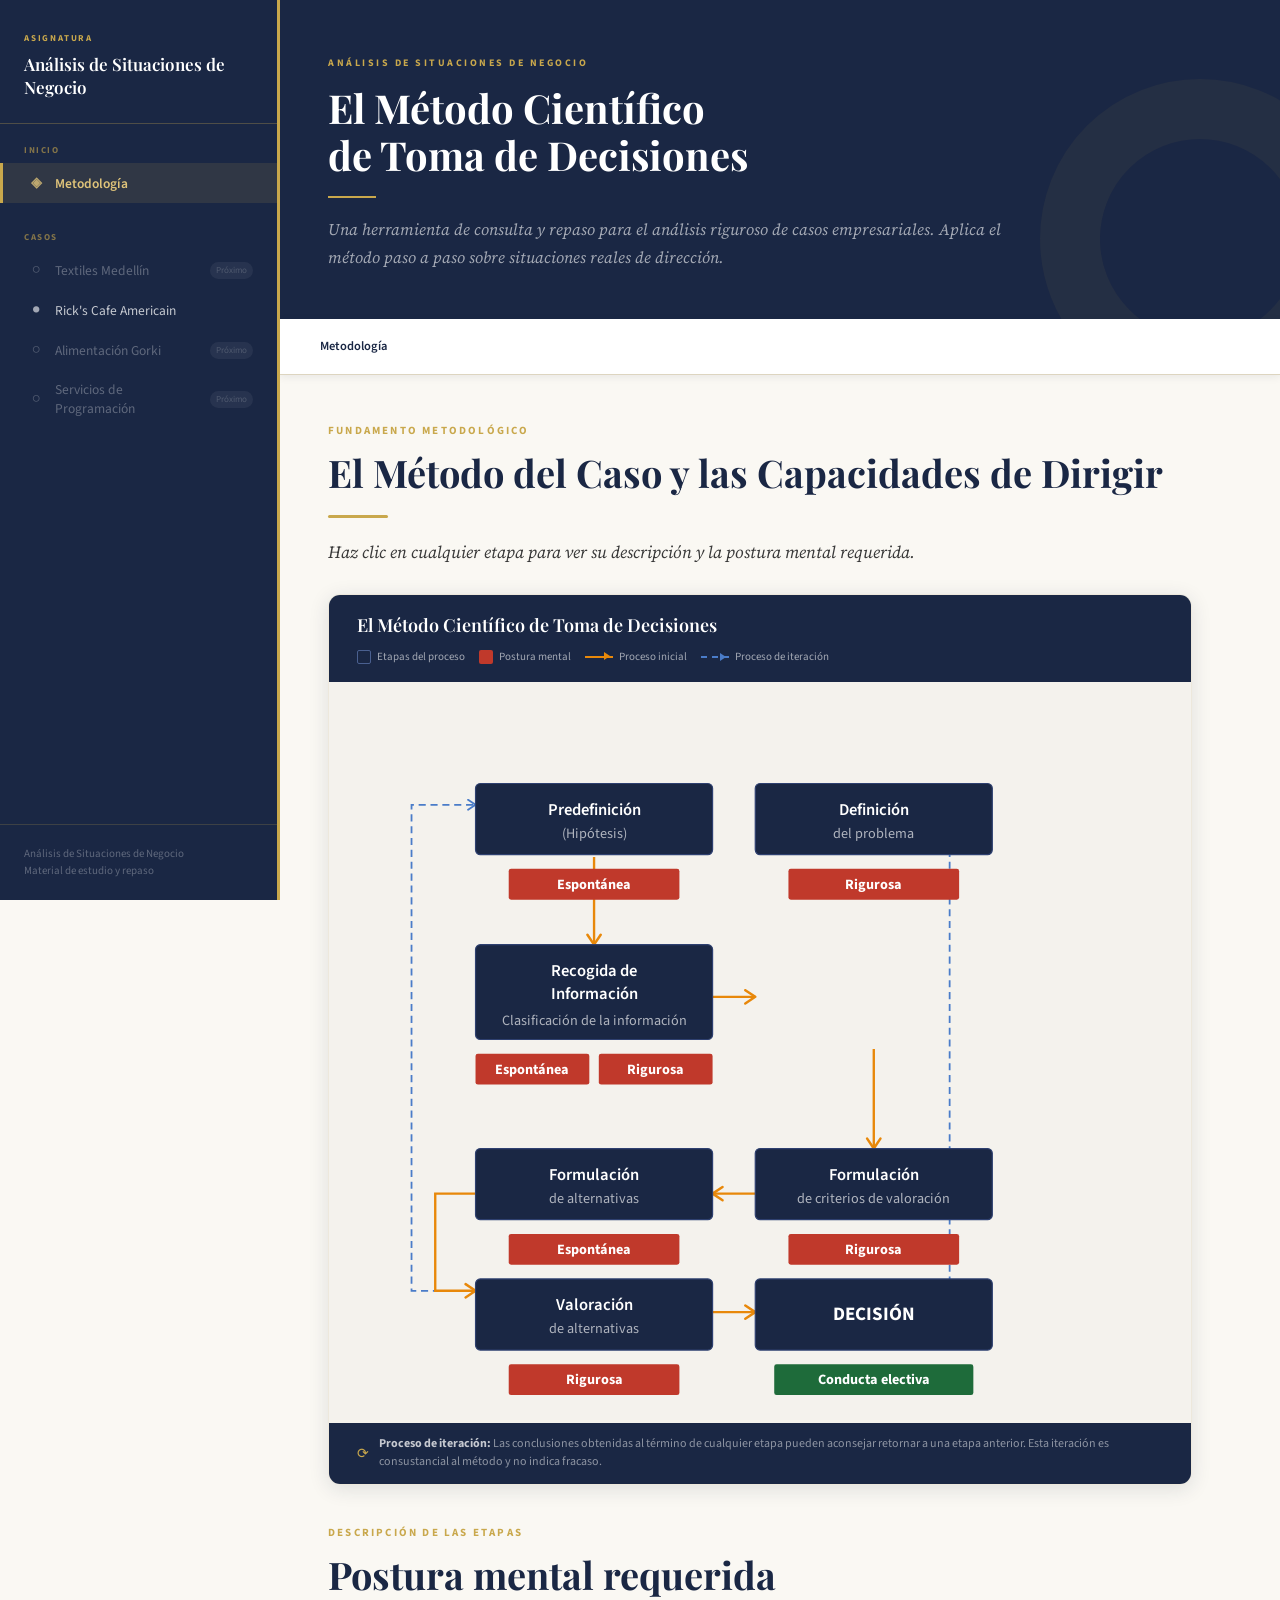
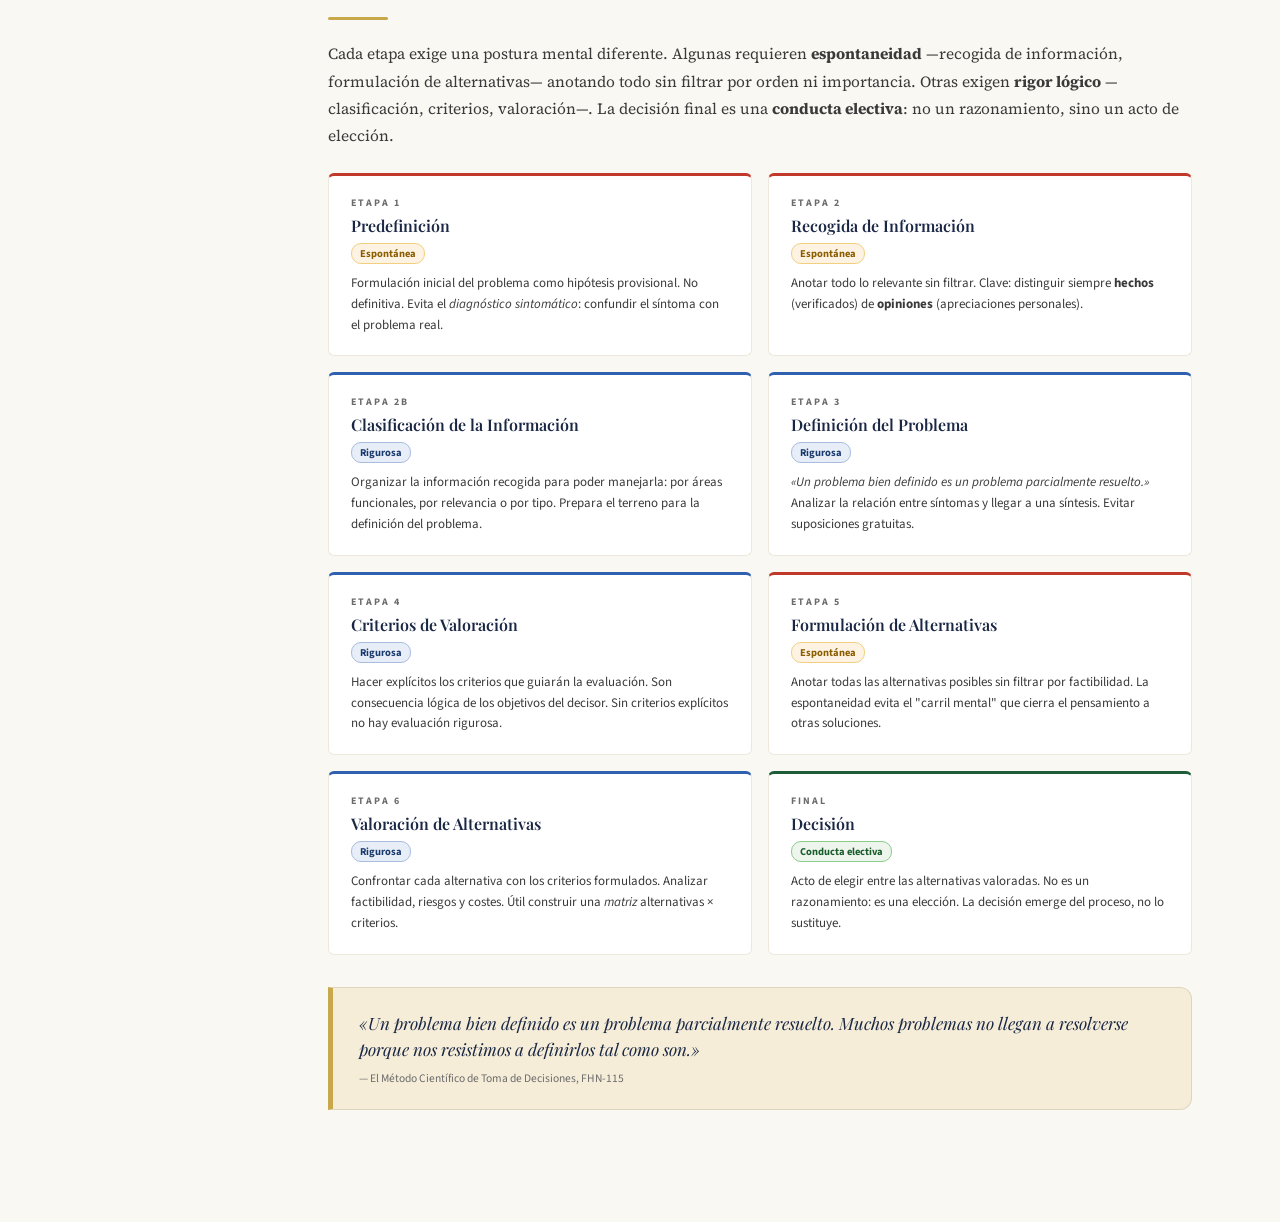
==== commit 41776ecf: "Add files via upload" ====
--- a/index.html
+++ b/index.html
@@ -5,395 +5,186 @@
   <meta name="viewport" content="width=device-width, initial-scale=1.0">
   <title>Análisis de Situaciones de Negocio</title>
   <link rel="stylesheet" href="style.css">
+  <link rel="preconnect" href="https://fonts.googleapis.com">
   <style>
-    /* ── Hero ─────────────────────────────────────────────── */
     .hero {
       background: var(--navy);
-      padding: 64px 48px 56px;
-      position: relative;
-      overflow: hidden;
+      padding: 56px 48px 48px;
+      position: relative; overflow: hidden;
     }
     .hero::after {
-      content: '';
-      position: absolute;
+      content: ''; position: absolute;
       bottom: -80px; right: -80px;
-      width: 320px; height: 320px;
-      border-radius: 50%;
-      border: 60px solid rgba(201,168,76,0.07);
-      pointer-events: none;
-    }
-    .hero-inner { position: relative; z-index: 1; max-width: 700px; }
+      width: 320px; height: 320px; border-radius: 50%;
+      border: 60px solid rgba(201,168,76,0.06); pointer-events: none;
+    }
+    .hero-inner { position: relative; z-index: 1; max-width: 680px; }
     .hero-eyebrow {
-      font-family: var(--font-ui);
-      font-size: 10px; font-weight: 700;
+      font-family: var(--font-ui); font-size: 10px; font-weight: 700;
       letter-spacing: 0.25em; text-transform: uppercase;
       color: var(--gold); display: block; margin-bottom: 14px;
     }
     .hero h1 {
-      font-family: var(--font-title);
-      font-size: 42px; font-weight: 700;
-      color: var(--white); line-height: 1.18; margin-bottom: 18px;
+      font-family: var(--font-title); font-size: 40px; font-weight: 700;
+      color: var(--white); line-height: 1.18; margin-bottom: 16px;
     }
     .hero p {
-      font-family: var(--font-body);
-      font-size: 16.5px; color: rgba(255,255,255,0.65);
-      line-height: 1.7; font-style: italic;
-    }
-    .hero-rule { width: 48px; height: 2px; background: var(--gold); margin: 20px 0; }
-
-    /* ── METHOD INTERACTIVE DIAGRAM ───────────────────────── */
-    .method-section {
+      font-family: var(--font-body); font-size: 16px;
+      color: rgba(255,255,255,0.6); line-height: 1.7; font-style: italic;
+    }
+    .hero-rule { width: 48px; height: 2px; background: var(--gold); margin: 18px 0; }
+
+    /* Diagram wrapper */
+    .diagram-section {
       background: var(--white);
       border: 1px solid var(--border-light);
       border-radius: var(--radius-lg);
       overflow: hidden;
+      box-shadow: var(--shadow-md);
       margin-bottom: 40px;
-      box-shadow: var(--shadow-md);
-    }
-
-    .method-section-header {
+    }
+    .diagram-header {
       background: var(--navy);
-      padding: 20px 28px;
-      display: flex;
-      align-items: center;
-      justify-content: space-between;
-      flex-wrap: wrap;
-      gap: 12px;
-    }
-
-    .method-section-header h2 {
-      font-family: var(--font-title);
-      font-size: 20px; font-weight: 600;
+      padding: 18px 28px;
+      display: flex; align-items: center;
+      justify-content: space-between; flex-wrap: wrap; gap: 12px;
+    }
+    .diagram-header h2 {
+      font-family: var(--font-title); font-size: 18px; font-weight: 600;
       color: var(--white); margin: 0;
     }
-
     .legend {
       display: flex; flex-wrap: wrap; gap: 14px; align-items: center;
     }
     .legend-item {
       display: flex; align-items: center; gap: 6px;
       font-family: var(--font-ui); font-size: 11px;
-      color: rgba(255,255,255,0.65);
-    }
-    .leg-box {
-      width: 14px; height: 14px; border-radius: 2px; flex-shrink: 0;
-    }
-    .leg-box.etapa   { background: var(--navy-light); border: 1px solid rgba(201,168,76,0.5); }
-    .leg-box.postura { background: #c0392b; }
-    .leg-arrow-solid {
-      width: 28px; height: 2px; background: #e8a030;
-      position: relative; flex-shrink: 0;
-    }
-    .leg-arrow-solid::after {
+      color: rgba(255,255,255,0.6);
+    }
+    .leg-box { width: 14px; height: 14px; border-radius: 2px; flex-shrink: 0; }
+    .leg-etapa  { background: #1a2744; border: 1px solid #4a6090; }
+    .leg-postura { background: #c0392b; }
+    .leg-arr-orange {
+      width: 28px; height: 2px; background: #e8880a; position: relative; flex-shrink: 0;
+    }
+    .leg-arr-orange::after {
       content: ''; position: absolute; right: -1px; top: -4px;
-      border: 4px solid transparent;
-      border-left: 6px solid #e8a030;
-    }
-    .leg-arrow-dash {
+      border: 4px solid transparent; border-left: 6px solid #e8880a;
+    }
+    .leg-arr-blue {
       width: 28px; height: 0; flex-shrink: 0;
-      border-top: 2px dashed #5b8fd4;
-      position: relative;
-    }
-    .leg-arrow-dash::after {
+      border-top: 2px dashed #4a7cc9; position: relative;
+    }
+    .leg-arr-blue::after {
       content: ''; position: absolute; right: -1px; top: -5px;
-      border: 4px solid transparent;
-      border-left: 6px solid #5b8fd4;
-    }
-
-    /* ── DIAGRAM CANVAS ────────────────────────────────────── */
-    .diagram-outer {
-      padding: 36px 28px 28px;
+      border: 4px solid transparent; border-left: 6px solid #4a7cc9;
+    }
+
+    .diagram-svg-wrap {
+      padding: 28px 28px 8px;
       background: #f4f2ed;
-      display: flex;
-      gap: 0;
-    }
-
-    /* Left column: main flow */
-    .diagram-main {
-      flex: 1;
-      display: grid;
-      grid-template-columns: 1fr 60px 1fr;
-      gap: 0;
-      align-items: start;
-    }
-
-    /* Node box */
-    .dnode {
-      background: var(--navy);
-      border: 2px solid transparent;
-      border-radius: 4px;
-      padding: 13px 16px;
-      cursor: pointer;
-      transition: all 0.2s ease;
-      position: relative;
-      user-select: none;
-    }
-    .dnode:hover, .dnode.active {
-      border-color: var(--gold);
-      background: var(--navy-mid);
-      transform: translateY(-1px);
-      box-shadow: 0 4px 16px rgba(26,39,68,0.3);
-    }
-    .dnode.active { border-color: var(--gold); }
-
-    .dnode-title {
-      font-family: var(--font-title);
-      font-size: 14px; font-weight: 600;
-      color: var(--white);
-      line-height: 1.3; margin-bottom: 6px;
-    }
-
-    .postura-badge {
-      display: inline-block;
+    }
+
+    /* detail panel */
+    .detail-panel {
+      margin: 0 28px 20px;
+      background: var(--gold-pale);
+      border: 1px solid var(--border);
+      border-left: 4px solid var(--gold);
+      border-radius: 0 var(--radius) var(--radius) 0;
+      padding: 16px 20px;
+      display: none;
       font-family: var(--font-ui);
-      font-size: 9.5px; font-weight: 700;
-      letter-spacing: 0.06em; text-transform: uppercase;
-      padding: 2px 8px; border-radius: 2px;
-    }
-    .postura-badge.esp { background: #c0392b; color: #fff; }
-    .postura-badge.rig { background: #c0392b; color: #fff; }
-    .postura-badge.ele { background: #27ae60; color: #fff; }
-
-    /* Spacer / connector column cells */
-    .dc { /* diagram cell */ }
-    .dc-empty { /* empty placeholder in grid */ }
-
-    /* Arrows between nodes (vertical, in main column) */
-    .darrow-v {
-      display: flex;
-      justify-content: center;
-      padding: 4px 0;
-    }
-    .darrow-v .line {
-      width: 2px;
-      height: 28px;
-      position: relative;
-    }
-    .darrow-v .line.solid { background: #e8a030; }
-    .darrow-v .line.dash {
-      border-left: 2px dashed #5b8fd4;
-      background: none;
-    }
-    .darrow-v .line::after {
-      content: '';
-      position: absolute;
-      bottom: -1px; left: 50%;
-      transform: translateX(-50%);
-      border: 5px solid transparent;
-    }
-    .darrow-v .line.solid::after { border-top: 7px solid #e8a030; }
-    .darrow-v .line.dash::after  { border-top: 7px solid #5b8fd4; }
-
-    /* Horizontal arrows connecting left/right columns */
-    .darrow-h {
-      display: flex;
-      align-items: center;
-      justify-content: center;
-      position: relative;
-    }
-    .darrow-h .hline {
-      height: 2px; width: 100%;
-      position: relative;
-    }
-    .darrow-h .hline.solid { background: #e8a030; }
-    .darrow-h .hline.dash {
-      border-top: 2px dashed #5b8fd4;
-      height: 0;
-    }
-    .darrow-h .hline.solid::after {
-      content: '';
-      position: absolute;
-      right: -1px; top: 50%;
-      transform: translateY(-50%);
-      border: 5px solid transparent;
-      border-left: 7px solid #e8a030;
-    }
-    .darrow-h .hline.dash::after {
-      content: '';
-      position: absolute;
-      left: -1px; top: 50%;
-      transform: translateY(-50%);
-      border: 5px solid transparent;
-      border-right: 7px solid #5b8fd4;
-    }
-
-    /* Right info panel */
-    .diagram-info {
-      width: 260px;
-      margin-left: 20px;
-      flex-shrink: 0;
-    }
-
-    .info-panel {
-      background: var(--white);
-      border: 1px solid var(--border-light);
-      border-radius: var(--radius);
-      overflow: hidden;
-      height: 100%;
-      min-height: 420px;
-      display: flex;
-      flex-direction: column;
-    }
-
-    .info-panel-header {
-      background: var(--navy);
-      padding: 14px 18px;
-      border-bottom: 3px solid var(--gold);
-    }
-    .info-panel-eyebrow {
-      font-family: var(--font-ui);
-      font-size: 9px; font-weight: 700;
-      letter-spacing: 0.2em; text-transform: uppercase;
-      color: var(--gold); margin-bottom: 4px;
-    }
-    .info-panel-title {
-      font-family: var(--font-title);
-      font-size: 16px; font-weight: 600;
-      color: var(--white); line-height: 1.3;
-    }
-    .info-panel-badge {
-      margin-top: 8px;
-    }
-
-    .info-panel-body {
-      padding: 18px;
-      flex: 1;
-      overflow-y: auto;
-    }
-    .info-panel-body p {
-      font-family: var(--font-ui);
-      font-size: 13px; color: var(--ink-mid);
-      line-height: 1.65; margin-bottom: 12px;
-    }
-    .info-panel-body p:last-child { margin-bottom: 0; }
-    .info-panel-body strong { color: var(--navy); }
-
-    .info-panel-empty {
-      display: flex; flex-direction: column;
-      align-items: center; justify-content: center;
-      height: 100%; padding: 24px;
-      text-align: center;
-    }
-    .info-panel-empty .arrow-hint {
-      font-size: 32px; color: var(--border);
-      margin-bottom: 12px;
-    }
-    .info-panel-empty p {
-      font-family: var(--font-ui);
-      font-size: 12.5px; color: var(--ink-light);
-      line-height: 1.55;
-    }
-
-    /* Key concepts note below */
+    }
+    .detail-panel.visible { display: block; }
+    .dp-eyebrow {
+      font-size: 10px; font-weight: 700; letter-spacing: 0.18em;
+      text-transform: uppercase; color: var(--ink-light); margin-bottom: 3px;
+    }
+    .dp-title {
+      font-family: var(--font-title); font-size: 18px; font-weight: 600;
+      color: var(--navy); margin-bottom: 8px;
+    }
+    .dp-badge { margin-bottom: 10px; }
+    .dp-body {
+      font-size: 13.5px; color: var(--ink-mid); line-height: 1.65;
+    }
+    .dp-badge span {
+      display: inline-block; padding: 2px 10px; border-radius: 3px;
+      font-size: 12px; font-weight: 700; margin-right: 6px;
+    }
+    .badge-esp { background: #c0392b; color: #fff; }
+    .badge-rig { background: #c0392b; color: #fff; }
+    .badge-ele { background: #1e6b3a; color: #fff; }
+
     .diagram-note {
-      padding: 14px 28px;
-      background: var(--navy);
-      display: flex; align-items: center; gap: 12px;
+      padding: 12px 28px; background: var(--navy);
+      display: flex; align-items: center; gap: 10px;
     }
     .diagram-note-icon { color: var(--gold); font-size: 14px; flex-shrink: 0; }
     .diagram-note-text {
-      font-family: var(--font-ui);
-      font-size: 12px; color: rgba(255,255,255,0.55);
-      line-height: 1.55;
-    }
-    .diagram-note-text strong { color: rgba(255,255,255,0.8); }
-
-    /* ── STEP DETAIL CARDS ─────────────────────────────────── */
+      font-family: var(--font-ui); font-size: 12px;
+      color: rgba(255,255,255,0.5); line-height: 1.55;
+    }
+    .diagram-note-text strong { color: rgba(255,255,255,0.75); }
+
+    /* clickable nodes */
+    .dg-node { cursor: pointer; }
+    .dg-node rect.etapa-rect { transition: filter 0.15s; }
+    .dg-node:hover rect.etapa-rect { filter: brightness(1.18); }
+    .dg-node:hover rect.postura-rect { filter: brightness(1.15); }
+    .dg-node.selected rect.etapa-rect { stroke: #c9a84c !important; stroke-width: 2 !important; }
+
+    /* step detail cards below */
     .steps-detail {
-      display: grid;
-      grid-template-columns: 1fr 1fr;
-      gap: 16px; margin: 24px 0;
-    }
-    @media (max-width: 700px) { .steps-detail { grid-template-columns: 1fr; } }
+      display: grid; grid-template-columns: 1fr 1fr; gap: 16px; margin: 24px 0;
+    }
+    @media (max-width:700px) { .steps-detail { grid-template-columns: 1fr; } }
     .step-card {
-      background: var(--white);
-      border: 1px solid var(--border-light);
-      border-radius: var(--radius);
-      padding: 22px 24px;
-      border-top: 3px solid;
+      background: var(--white); border: 1px solid var(--border-light);
+      border-radius: var(--radius); padding: 20px 22px; border-top: 3px solid;
     }
     .step-card.esp { border-top-color: #c0392b; }
     .step-card.rig { border-top-color: #3060b0; }
     .step-card.ele { border-top-color: var(--green-accent); }
-    .step-card-num {
+    .step-num {
       font-family: var(--font-ui); font-size: 10px; font-weight: 700;
-      letter-spacing: 0.2em; text-transform: uppercase;
-      color: var(--ink-light); margin-bottom: 6px;
-    }
-    .step-card-name {
-      font-family: var(--font-title); font-size: 17px; font-weight: 600;
+      letter-spacing: 0.2em; text-transform: uppercase; color: var(--ink-light); margin-bottom: 5px;
+    }
+    .step-name {
+      font-family: var(--font-title); font-size: 16px; font-weight: 600;
       color: var(--navy); margin-bottom: 4px;
     }
-    .step-card-mental {
-      display: inline-block; font-family: var(--font-ui);
-      font-size: 10.5px; font-weight: 700;
-      padding: 2px 8px; border-radius: 10px; margin-bottom: 10px;
-    }
-    .step-card-mental.esp { background: #fef3e2; color: #8a5c00; border: 1px solid #f0d080; }
-    .step-card-mental.rig { background: #e8eef8; color: #1a3a6e; border: 1px solid #a8bce0; }
-    .step-card-mental.ele { background: #edf5ed; color: #1a5c2a; border: 1px solid #8acc8a; }
-    .step-card-desc {
-      font-family: var(--font-ui); font-size: 13px;
-      color: var(--ink-mid); line-height: 1.6;
-    }
-
-    /* principle box */
+    .step-mental {
+      display: inline-block; font-family: var(--font-ui); font-size: 10.5px;
+      font-weight: 700; padding: 2px 8px; border-radius: 10px; margin-bottom: 9px;
+    }
+    .step-mental.esp { background:#fef3e2;color:#8a5c00;border:1px solid #f0d080; }
+    .step-mental.rig { background:#e8eef8;color:#1a3a6e;border:1px solid #a8bce0; }
+    .step-mental.ele { background:#edf5ed;color:#1a5c2a;border:1px solid #8acc8a; }
+    .step-desc { font-family:var(--font-ui);font-size:13px;color:var(--ink-mid);line-height:1.6; }
+
     .principle-box {
-      background: var(--gold-pale);
-      border: 1px solid var(--border);
+      background: var(--gold-pale); border: 1px solid var(--border);
       border-left: 5px solid var(--gold);
       border-radius: 0 var(--radius-lg) var(--radius-lg) 0;
-      padding: 24px 28px; margin: 32px 0;
+      padding: 22px 26px; margin: 32px 0;
     }
     .principle-box p {
-      font-family: var(--font-title); font-size: 18px;
+      font-family: var(--font-title); font-size: 17px;
       font-style: italic; color: var(--navy); line-height: 1.55;
     }
     .principle-box cite {
-      display: block; font-family: var(--font-ui); font-size: 12px;
-      color: var(--ink-light); margin-top: 10px; font-style: normal;
-    }
-
-    .section-divider { border: none; border-top: 1px solid var(--border-light); margin: 48px 0; }
-
-    /* Cases grid */
-    .cases-grid {
-      display: grid;
-      grid-template-columns: repeat(auto-fill, minmax(260px, 1fr));
-      gap: 20px; margin-top: 28px;
-    }
-    .case-card {
-      background: var(--white); border: 1px solid var(--border-light);
-      border-radius: var(--radius-lg); padding: 26px 28px;
-      text-decoration: none; color: inherit; display: block;
-      transition: all 0.22s ease; box-shadow: var(--shadow-sm);
-      position: relative; overflow: hidden;
-    }
-    .case-card::before {
-      content: ''; position: absolute; top: 0; left: 0; right: 0;
-      height: 4px; background: var(--gold);
-      transform: scaleX(0); transform-origin: left; transition: transform 0.25s ease;
-    }
-    .case-card:hover { box-shadow: var(--shadow-md); transform: translateY(-2px); border-color: var(--border); }
-    .case-card:hover::before { transform: scaleX(1); }
-    .case-card.disabled { opacity: 0.5; pointer-events: none; cursor: default; }
-    .case-num { font-family: var(--font-ui); font-size: 11px; font-weight: 700;
-      letter-spacing: 0.2em; color: var(--gold); text-transform: uppercase; margin-bottom: 8px; }
-    .case-name { font-family: var(--font-title); font-size: 19px; font-weight: 600;
-      color: var(--navy); line-height: 1.3; margin-bottom: 10px; }
-    .case-desc { font-family: var(--font-ui); font-size: 12.5px; color: var(--ink-light);
-      line-height: 1.55; margin-bottom: 14px; }
-    .case-status { font-family: var(--font-ui); font-size: 11px; font-weight: 600;
-      display: inline-flex; align-items: center; gap: 5px; }
-    .case-status.ready  { color: var(--green-accent); }
-    .case-status.pending { color: var(--ink-light); }
-
-    @media (max-width: 900px) {
-      .diagram-outer { flex-direction: column; }
-      .diagram-info { width: 100%; margin-left: 0; margin-top: 16px; }
-      .info-panel { min-height: 200px; }
+      display: block; font-family: var(--font-ui); font-size: 11.5px;
+      color: var(--ink-light); margin-top: 8px; font-style: normal;
+    }
+
+    @media (max-width:900px) {
       .hero { padding: 40px 24px 36px; }
-      .hero h1 { font-size: 30px; }
+      .hero h1 { font-size: 28px; }
+      .diagram-header { padding: 14px 20px; }
+      .diagram-svg-wrap { padding: 16px 12px 8px; }
+      .detail-panel { margin: 0 16px 16px; }
     }
   </style>
 </head>
@@ -437,7 +228,6 @@
 
 <main class="main">
 
-  <!-- Hero -->
   <div class="hero">
     <div class="hero-inner">
       <span class="hero-eyebrow">Análisis de Situaciones de Negocio</span>
@@ -447,7 +237,6 @@
     </div>
   </div>
 
-  <!-- Topbar -->
   <div class="topbar">
     <div class="topbar-breadcrumb">
       <span class="current">Metodología</span>
@@ -459,229 +248,263 @@
 
   <div class="page-content">
 
-    <!-- ── DIAGRAMA INTERACTIVO ─────────────────────────────── -->
     <div class="page-header mt-0" style="margin-bottom:28px;">
       <span class="eyebrow">Fundamento metodológico</span>
       <h1>El Método del Caso y las Capacidades de Dirigir</h1>
       <div class="gold-rule"></div>
-      <p class="subtitle">Haz clic en cualquier etapa del diagrama para ver su descripción detallada y la postura mental requerida.</p>
-    </div>
-
-    <div class="method-section">
-      <div class="method-section-header">
+      <p class="subtitle">Haz clic en cualquier etapa para ver su descripción y la postura mental requerida.</p>
+    </div>
+
+    <!-- ═══════════════════════════════════════════
+         DIAGRAMA INTERACTIVO
+    ════════════════════════════════════════════ -->
+    <div class="diagram-section">
+
+      <div class="diagram-header">
         <h2>El Método Científico de Toma de Decisiones</h2>
         <div class="legend">
           <div class="legend-item">
-            <div class="leg-box etapa"></div> Etapas del proceso
+            <div class="leg-box leg-etapa"></div> Etapas del proceso
           </div>
           <div class="legend-item">
-            <div class="leg-box postura"></div> Postura mental
+            <div class="leg-box leg-postura"></div> Postura mental
           </div>
           <div class="legend-item">
-            <div class="leg-arrow-solid"></div> Proceso inicial
+            <div class="leg-arr-orange"></div> Proceso inicial
           </div>
           <div class="legend-item">
-            <div class="leg-arrow-dash"></div> Proceso de iteración
+            <div class="leg-arr-blue"></div> Proceso de iteración
           </div>
         </div>
       </div>
 
-      <div class="diagram-outer">
-
-        <!-- ── DIAGRAM GRID ──────────────────────────────────── -->
-        <!--
-          Layout (3 cols):
-            col 0 (left nodes) | col 1 (arrows/connectors) | col 2 (right nodes)
-
-          Row mapping:
-            0: Predefinición         |  dash-right-up  | Definición del problema
-            1: arrow-down            |                  | arrow-down
-            2: Recogida+Clasif.      |  solid-right    | Formulación criterios
-            3: arrow-down            |                  | arrow-left (solid)
-            4: Valoración alt.       |  solid-left ←   | Formulación alt.
-            5: (spacer)              |                  | arrow-down
-            6:                       |                  | DECISIÓN (centrado)
-        -->
-
-        <div class="diagram-main" id="diagramGrid">
-
-          <!-- Row 0: Predefinición | connector | Definición del problema -->
-          <div class="dnode" data-id="predefinicion">
-            <div class="dnode-title">Predefinición<br>(Hipótesis)</div>
-            <span class="postura-badge esp">Espontánea</span>
-          </div>
-
-          <!-- Center connector row 0: dashed arrows going up to both nodes (iteration) -->
-          <div style="display:flex;flex-direction:column;align-items:center;justify-content:flex-start;padding-top:16px;gap:0;">
-            <!-- Two dashed upward arrows representing iteration process coming from below -->
-            <div style="display:flex;justify-content:space-between;width:100%;padding:0 6px;">
-              <div style="width:2px;height:40px;border-left:2px dashed #5b8fd4;position:relative;">
-                <div style="position:absolute;top:-1px;left:-5px;border:4px solid transparent;border-bottom:6px solid #5b8fd4;"></div>
-              </div>
-              <div style="width:2px;height:40px;border-left:2px dashed #5b8fd4;position:relative;">
-                <div style="position:absolute;top:-1px;left:-5px;border:4px solid transparent;border-bottom:6px solid #5b8fd4;"></div>
-              </div>
-            </div>
-            <!-- horizontal dashed line connecting the two iteration arrows -->
-            <div style="width:100%;height:0;border-top:2px dashed #5b8fd4;margin-top:-40px;z-index:0;"></div>
-          </div>
-
-          <div class="dnode" data-id="definicion">
-            <div class="dnode-title">Definición<br>del Problema</div>
-            <span class="postura-badge rig">Rigurosa</span>
-          </div>
-
-          <!-- Row 1: arrow down left | empty | arrow down right -->
-          <div class="darrow-v"><div class="line solid"></div></div>
-          <div></div>
-          <div class="darrow-v"><div class="line solid"></div></div>
-
-          <!-- Row 2: Recogida | solid arrow right → | Formulación criterios -->
-          <div class="dnode" data-id="recogida">
-            <div class="dnode-title">Recogida de Información<br><span style="font-size:11px;opacity:0.8;">Clasificación de la información</span></div>
-            <div style="display:flex;gap:6px;flex-wrap:wrap;margin-top:4px;">
-              <span class="postura-badge esp">Espontánea</span>
-              <span class="postura-badge rig">Rigurosa</span>
-            </div>
-          </div>
-
-          <div class="darrow-h" style="padding:0 4px;">
-            <div class="hline solid"></div>
-          </div>
-
-          <div class="dnode" data-id="criterios">
-            <div class="dnode-title">Formulación de Criterios<br>de Valoración</div>
-            <span class="postura-badge rig">Rigurosa</span>
-          </div>
-
-          <!-- Row 3: arrow down left | empty | arrow left ← (solid) -->
-          <div class="darrow-v"><div class="line solid"></div></div>
-          <div style="display:flex;align-items:center;justify-content:center;">
-            <!-- solid arrow pointing left (from criterios to formulacion) -->
-            <div style="width:100%;height:2px;background:#e8a030;position:relative;">
-              <div style="position:absolute;left:-1px;top:50%;transform:translateY(-50%);border:5px solid transparent;border-right:7px solid #e8a030;"></div>
-            </div>
-          </div>
-          <div class="darrow-v"><div class="line solid"></div></div>
-
-          <!-- Row 4: Valoración | arrow ← | Formulación alternativas -->
-          <div class="dnode" data-id="valoracion">
-            <div class="dnode-title">Valoración<br>de Alternativas</div>
-            <span class="postura-badge rig">Rigurosa</span>
-          </div>
-
-          <div class="darrow-h" style="padding:0 4px;">
-            <!-- solid arrow pointing left -->
-            <div class="hline solid" style="transform:scaleX(-1);"></div>
-          </div>
-
-          <div class="dnode" data-id="formulacion">
-            <div class="dnode-title">Formulación<br>de Alternativas</div>
-            <span class="postura-badge esp">Espontánea</span>
-          </div>
-
-          <!-- Row 5: arrow down left | empty | empty -->
-          <div class="darrow-v"><div class="line solid"></div></div>
-          <div></div>
-          <div></div>
-
-          <!-- Row 6: DECISION (spans full or centered) -->
-          <div class="dnode" data-id="decision" style="background:#1e5c3a;border-color:rgba(80,200,120,0.3);">
-            <div class="dnode-title" style="font-size:16px;">DECISIÓN</div>
-            <span class="postura-badge ele">Conducta electiva</span>
-          </div>
-          <div></div>
-          <div></div>
-
-        </div><!-- /diagram-main -->
-
-        <!-- ── INFO PANEL ──────────────────────────────────── -->
-        <div class="diagram-info">
-          <div class="info-panel" id="infoPanel">
-            <div class="info-panel-empty" id="infoPanelEmpty">
-              <div class="arrow-hint">←</div>
-              <p>Haz clic en cualquier etapa del diagrama para ver su descripción detallada</p>
-            </div>
-            <div id="infoPanelContent" style="display:none;flex-direction:column;height:100%;">
-              <div class="info-panel-header">
-                <div class="info-panel-eyebrow" id="ipEyebrow"></div>
-                <div class="info-panel-title" id="ipTitle"></div>
-                <div class="info-panel-badge" id="ipBadge"></div>
-              </div>
-              <div class="info-panel-body" id="ipBody"></div>
-            </div>
-          </div>
-        </div>
-
-      </div><!-- /diagram-outer -->
+      <div class="diagram-svg-wrap">
+        <svg width="100%" viewBox="0 0 680 590" role="img">
+          <title>El Método Científico de Toma de Decisiones</title>
+          <desc>Diagrama interactivo del método científico con etapas, posturas mentales y procesos de iteración y flujo</desc>
+          <defs>
+            <marker id="arr-o" viewBox="0 0 10 10" refX="8" refY="5" markerWidth="7" markerHeight="7" orient="auto-start-reverse">
+              <path d="M2 1L8 5L2 9" fill="none" stroke="#e8880a" stroke-width="1.5" stroke-linecap="round" stroke-linejoin="round"/>
+            </marker>
+            <marker id="arr-b" viewBox="0 0 10 10" refX="8" refY="5" markerWidth="7" markerHeight="7" orient="auto-start-reverse">
+              <path d="M2 1L8 5L2 9" fill="none" stroke="#4a7cc9" stroke-width="1.5" stroke-linecap="round" stroke-linejoin="round"/>
+            </marker>
+          </defs>
+
+          <!-- ── ITERATION arrows (blue dashed) — behind everything ── -->
+          <!-- Left loop: from Valoración left edge up to Predefinición left edge -->
+          <path d="M 100 490 L 46 490 L 46 80 L 100 80"
+                fill="none" stroke="#4a7cc9" stroke-width="1.5" stroke-dasharray="6 4"
+                marker-end="url(#arr-b)"/>
+          <!-- Right loop: from Decisión right edge up to Definición right edge -->
+          <path d="M 436 490 L 500 490 L 500 80 L 436 80"
+                fill="none" stroke="#4a7cc9" stroke-width="1.5" stroke-dasharray="6 4"
+                marker-end="url(#arr-b)"/>
+
+          <!-- ── FLOW arrows (orange solid) ── -->
+          <!-- Predefinición → Recogida (down) -->
+          <line x1="200" y1="124" x2="200" y2="198" stroke="#e8880a" stroke-width="2" marker-end="url(#arr-o)"/>
+          <!-- Recogida → Definición (right) -->
+          <line x1="300" y1="242" x2="336" y2="242" stroke="#e8880a" stroke-width="2" marker-end="url(#arr-o)"/>
+          <!-- Definición → Criterios (down) -->
+          <line x1="436" y1="286" x2="436" y2="370" stroke="#e8880a" stroke-width="2" marker-end="url(#arr-o)"/>
+          <!-- Criterios → Formulación (left) -->
+          <line x1="336" y1="408" x2="300" y2="408" stroke="#e8880a" stroke-width="2" marker-end="url(#arr-o)"/>
+          <!-- Formulación → Valoración: go left out then down then right in -->
+          <path d="M 100 408 L 66 408 L 66 490 L 100 490"
+                fill="none" stroke="#e8880a" stroke-width="2" marker-end="url(#arr-o)"/>
+          <!-- Valoración → Decisión (right) -->
+          <line x1="300" y1="508" x2="336" y2="508" stroke="#e8880a" stroke-width="2" marker-end="url(#arr-o)"/>
+
+          <!-- ── PREDEFINICIÓN (left col, row 1) ── -->
+          <g class="dg-node" id="n-predefinicion" onclick="showDetail('predefinicion')">
+            <rect class="etapa-rect" x="100" y="62" width="200" height="60" rx="4"
+                  fill="#1a2744" stroke="#2e4070" stroke-width="1"/>
+            <text font-family="'Source Sans 3',sans-serif" font-size="14" font-weight="600"
+                  fill="#ffffff" x="200" y="84" text-anchor="middle" dominant-baseline="central">Predefinición</text>
+            <text font-family="'Source Sans 3',sans-serif" font-size="12"
+                  fill="rgba(255,255,255,0.65)" x="200" y="104" text-anchor="middle" dominant-baseline="central">(Hipótesis)</text>
+          </g>
+          <g class="dg-node" id="pm-predefinicion" onclick="showDetail('predefinicion')">
+            <rect class="postura-rect" x="128" y="134" width="144" height="26" rx="2" fill="#c0392b"/>
+            <text font-family="'Source Sans 3',sans-serif" font-size="12" font-weight="700"
+                  fill="#ffffff" x="200" y="147" text-anchor="middle" dominant-baseline="central">Espontánea</text>
+          </g>
+
+          <!-- ── DEFINICIÓN DEL PROBLEMA (right col, row 1) ── -->
+          <g class="dg-node" id="n-definicion" onclick="showDetail('definicion')">
+            <rect class="etapa-rect" x="336" y="62" width="200" height="60" rx="4"
+                  fill="#1a2744" stroke="#2e4070" stroke-width="1"/>
+            <text font-family="'Source Sans 3',sans-serif" font-size="14" font-weight="600"
+                  fill="#ffffff" x="436" y="84" text-anchor="middle" dominant-baseline="central">Definición</text>
+            <text font-family="'Source Sans 3',sans-serif" font-size="12"
+                  fill="rgba(255,255,255,0.65)" x="436" y="104" text-anchor="middle" dominant-baseline="central">del problema</text>
+          </g>
+          <g class="dg-node" id="pm-definicion" onclick="showDetail('definicion')">
+            <rect class="postura-rect" x="364" y="134" width="144" height="26" rx="2" fill="#c0392b"/>
+            <text font-family="'Source Sans 3',sans-serif" font-size="12" font-weight="700"
+                  fill="#ffffff" x="436" y="147" text-anchor="middle" dominant-baseline="central">Rigurosa</text>
+          </g>
+
+          <!-- ── RECOGIDA + CLASIFICACIÓN (left col, row 2) ── -->
+          <g class="dg-node" id="n-recogida" onclick="showDetail('recogida')">
+            <rect class="etapa-rect" x="100" y="198" width="200" height="80" rx="4"
+                  fill="#1a2744" stroke="#2e4070" stroke-width="1"/>
+            <text font-family="'Source Sans 3',sans-serif" font-size="14" font-weight="600"
+                  fill="#ffffff" x="200" y="220" text-anchor="middle" dominant-baseline="central">Recogida de</text>
+            <text font-family="'Source Sans 3',sans-serif" font-size="14" font-weight="600"
+                  fill="#ffffff" x="200" y="240" text-anchor="middle" dominant-baseline="central">Información</text>
+            <text font-family="'Source Sans 3',sans-serif" font-size="12"
+                  fill="rgba(255,255,255,0.65)" x="200" y="262" text-anchor="middle" dominant-baseline="central">Clasificación de la información</text>
+          </g>
+          <!-- Two postura badges side by side -->
+          <g class="dg-node" id="pm-recogida" onclick="showDetail('recogida')">
+            <rect class="postura-rect" x="100" y="290" width="96" height="26" rx="2" fill="#c0392b"/>
+            <text font-family="'Source Sans 3',sans-serif" font-size="12" font-weight="700"
+                  fill="#ffffff" x="148" y="303" text-anchor="middle" dominant-baseline="central">Espontánea</text>
+            <rect class="postura-rect" x="204" y="290" width="96" height="26" rx="2" fill="#c0392b"/>
+            <text font-family="'Source Sans 3',sans-serif" font-size="12" font-weight="700"
+                  fill="#ffffff" x="252" y="303" text-anchor="middle" dominant-baseline="central">Rigurosa</text>
+          </g>
+
+          <!-- ── FORMULACIÓN CRITERIOS (right col, row 3) ── -->
+          <g class="dg-node" id="n-criterios" onclick="showDetail('criterios')">
+            <rect class="etapa-rect" x="336" y="370" width="200" height="60" rx="4"
+                  fill="#1a2744" stroke="#2e4070" stroke-width="1"/>
+            <text font-family="'Source Sans 3',sans-serif" font-size="14" font-weight="600"
+                  fill="#ffffff" x="436" y="392" text-anchor="middle" dominant-baseline="central">Formulación</text>
+            <text font-family="'Source Sans 3',sans-serif" font-size="12"
+                  fill="rgba(255,255,255,0.65)" x="436" y="412" text-anchor="middle" dominant-baseline="central">de criterios de valoración</text>
+          </g>
+          <g class="dg-node" id="pm-criterios" onclick="showDetail('criterios')">
+            <rect class="postura-rect" x="364" y="442" width="144" height="26" rx="2" fill="#c0392b"/>
+            <text font-family="'Source Sans 3',sans-serif" font-size="12" font-weight="700"
+                  fill="#ffffff" x="436" y="455" text-anchor="middle" dominant-baseline="central">Rigurosa</text>
+          </g>
+
+          <!-- ── FORMULACIÓN ALTERNATIVAS (left col, row 3) ── -->
+          <g class="dg-node" id="n-formulacion" onclick="showDetail('formulacion')">
+            <rect class="etapa-rect" x="100" y="370" width="200" height="60" rx="4"
+                  fill="#1a2744" stroke="#2e4070" stroke-width="1"/>
+            <text font-family="'Source Sans 3',sans-serif" font-size="14" font-weight="600"
+                  fill="#ffffff" x="200" y="392" text-anchor="middle" dominant-baseline="central">Formulación</text>
+            <text font-family="'Source Sans 3',sans-serif" font-size="12"
+                  fill="rgba(255,255,255,0.65)" x="200" y="412" text-anchor="middle" dominant-baseline="central">de alternativas</text>
+          </g>
+          <g class="dg-node" id="pm-formulacion" onclick="showDetail('formulacion')">
+            <rect class="postura-rect" x="128" y="442" width="144" height="26" rx="2" fill="#c0392b"/>
+            <text font-family="'Source Sans 3',sans-serif" font-size="12" font-weight="700"
+                  fill="#ffffff" x="200" y="455" text-anchor="middle" dominant-baseline="central">Espontánea</text>
+          </g>
+
+          <!-- ── VALORACIÓN ALTERNATIVAS (left col, row 4) ── -->
+          <g class="dg-node" id="n-valoracion" onclick="showDetail('valoracion')">
+            <rect class="etapa-rect" x="100" y="480" width="200" height="60" rx="4"
+                  fill="#1a2744" stroke="#2e4070" stroke-width="1"/>
+            <text font-family="'Source Sans 3',sans-serif" font-size="14" font-weight="600"
+                  fill="#ffffff" x="200" y="502" text-anchor="middle" dominant-baseline="central">Valoración</text>
+            <text font-family="'Source Sans 3',sans-serif" font-size="12"
+                  fill="rgba(255,255,255,0.65)" x="200" y="522" text-anchor="middle" dominant-baseline="central">de alternativas</text>
+          </g>
+          <g class="dg-node" id="pm-valoracion" onclick="showDetail('valoracion')">
+            <rect class="postura-rect" x="128" y="552" width="144" height="26" rx="2" fill="#c0392b"/>
+            <text font-family="'Source Sans 3',sans-serif" font-size="12" font-weight="700"
+                  fill="#ffffff" x="200" y="565" text-anchor="middle" dominant-baseline="central">Rigurosa</text>
+          </g>
+
+          <!-- ── DECISIÓN (right col, row 4) ── -->
+          <g class="dg-node" id="n-decision" onclick="showDetail('decision')">
+            <rect class="etapa-rect" x="336" y="480" width="200" height="60" rx="4"
+                  fill="#1a2744" stroke="#2e4070" stroke-width="1"/>
+            <text font-family="'Source Sans 3',sans-serif" font-size="16" font-weight="700"
+                  fill="#ffffff" x="436" y="510" text-anchor="middle" dominant-baseline="central">DECISIÓN</text>
+          </g>
+          <g class="dg-node" id="pm-decision" onclick="showDetail('decision')">
+            <rect class="postura-rect" x="352" y="552" width="168" height="26" rx="2" fill="#1e6b3a"/>
+            <text font-family="'Source Sans 3',sans-serif" font-size="12" font-weight="700"
+                  fill="#ffffff" x="436" y="565" text-anchor="middle" dominant-baseline="central">Conducta electiva</text>
+          </g>
+
+        </svg>
+      </div>
+
+      <!-- Detail panel -->
+      <div class="detail-panel" id="detail-panel">
+        <div class="dp-eyebrow" id="dp-eyebrow"></div>
+        <div class="dp-title" id="dp-title"></div>
+        <div class="dp-badge" id="dp-badge"></div>
+        <div class="dp-body" id="dp-body"></div>
+      </div>
 
       <div class="diagram-note">
         <span class="diagram-note-icon">⟳</span>
         <span class="diagram-note-text">
-          <strong>Proceso de iteración:</strong> Las conclusiones obtenidas al término de cada etapa pueden aconsejar retornar a una etapa anterior, incluso al punto de partida. Esta iteración es consustancial al método científico.
+          <strong>Proceso de iteración:</strong> Las conclusiones obtenidas al término de cualquier etapa pueden aconsejar retornar a una etapa anterior. Esta iteración es consustancial al método y no indica fracaso.
         </span>
       </div>
-    </div><!-- /method-section -->
-
-    <!-- ── DESCRIPCIÓN TEXTUAL ──────────────────────────────── -->
-    <div class="page-header" style="margin-bottom:20px;">
+    </div><!-- /diagram-section -->
+
+    <!-- ═══════════════════════════════════════════
+         DESCRIPCIÓN ETAPAS
+    ════════════════════════════════════════════ -->
+    <div class="page-header" style="margin-bottom:20px;margin-top:0;">
       <span class="eyebrow">Descripción de las etapas</span>
-      <h1>Postura mental requerida en cada etapa</h1>
+      <h1>Postura mental requerida</h1>
       <div class="gold-rule"></div>
     </div>
 
-    <p style="font-family:var(--font-body);font-size:15.5px;color:var(--ink-mid);line-height:1.75;margin-bottom:16px;">
-      Cada etapa exige una postura mental diferente. Algunas requieren <strong>espontaneidad</strong> (recogida de información, formulación de alternativas): anotar todo lo que venga a la mente sin preocuparse por el orden ni la importancia. Otras exigen <strong>rigor lógico</strong> (clasificación, criterios, valoración). La decisión final es una <strong>conducta electiva</strong>: no un razonamiento, sino un acto de elección.
+    <p style="font-family:var(--font-body);font-size:15.5px;color:var(--ink-mid);line-height:1.75;margin-bottom:20px;">
+      Cada etapa exige una postura mental diferente. Algunas requieren <strong>espontaneidad</strong> —recogida de información, formulación de alternativas— anotando todo sin filtrar por orden ni importancia. Otras exigen <strong>rigor lógico</strong> —clasificación, criterios, valoración—. La decisión final es una <strong>conducta electiva</strong>: no un razonamiento, sino un acto de elección.
     </p>
 
     <div class="steps-detail">
       <div class="step-card esp">
-        <div class="step-card-num">Etapa 1</div>
-        <div class="step-card-name">Predefinición</div>
-        <span class="step-card-mental esp">Espontánea</span>
-        <p class="step-card-desc">Formulación inicial del problema como <em>hipótesis provisional</em>. No debe tomarse como definitiva. Si los hechos la desconfirman, se revisa. Evita el diagnóstico sintomático: confundir el síntoma con el problema real.</p>
+        <div class="step-num">Etapa 1</div>
+        <div class="step-name">Predefinición</div>
+        <span class="step-mental esp">Espontánea</span>
+        <p class="step-desc">Formulación inicial del problema como hipótesis provisional. No definitiva. Evita el <em>diagnóstico sintomático</em>: confundir el síntoma con el problema real.</p>
       </div>
       <div class="step-card esp">
-        <div class="step-card-num">Etapa 2</div>
-        <div class="step-card-name">Recogida de Información</div>
-        <span class="step-card-mental esp">Espontánea</span>
-        <p class="step-card-desc">Anotar todo lo relevante sin filtrar por orden o importancia. Clave: distinguir siempre <strong>hechos</strong> (verificados por observación o testimonio fidedigno) de <strong>opiniones</strong> (apreciaciones o juicios personales).</p>
+        <div class="step-num">Etapa 2</div>
+        <div class="step-name">Recogida de Información</div>
+        <span class="step-mental esp">Espontánea</span>
+        <p class="step-desc">Anotar todo lo relevante sin filtrar. Clave: distinguir siempre <strong>hechos</strong> (verificados) de <strong>opiniones</strong> (apreciaciones personales).</p>
       </div>
       <div class="step-card rig">
-        <div class="step-card-num">Etapa 2b</div>
-        <div class="step-card-name">Clasificación de la Información</div>
-        <span class="step-card-mental rig">Rigurosa</span>
-        <p class="step-card-desc">Sub-etapa de la anterior. Organizar la información para poder manejarla: por áreas funcionales, por relevancia, por tipo. Prepara el terreno para la definición rigurosa del problema.</p>
+        <div class="step-num">Etapa 2b</div>
+        <div class="step-name">Clasificación de la Información</div>
+        <span class="step-mental rig">Rigurosa</span>
+        <p class="step-desc">Organizar la información recogida para poder manejarla: por áreas funcionales, por relevancia o por tipo. Prepara el terreno para la definición del problema.</p>
       </div>
       <div class="step-card rig">
-        <div class="step-card-num">Etapa 3</div>
-        <div class="step-card-name">Definición del Problema</div>
-        <span class="step-card-mental rig">Rigurosa</span>
-        <p class="step-card-desc">Etapa crucial. <em>«Un problema bien definido es un problema parcialmente resuelto.»</em> Analizar la relación entre síntomas para llegar a una síntesis. Evitar suposiciones gratuitas y resistir la tentación de definir el problema según la solución preferida.</p>
+        <div class="step-num">Etapa 3</div>
+        <div class="step-name">Definición del Problema</div>
+        <span class="step-mental rig">Rigurosa</span>
+        <p class="step-desc"><em>«Un problema bien definido es un problema parcialmente resuelto.»</em> Analizar la relación entre síntomas y llegar a una síntesis. Evitar suposiciones gratuitas.</p>
       </div>
       <div class="step-card rig">
-        <div class="step-card-num">Etapa 4</div>
-        <div class="step-card-name">Criterios de Valoración</div>
-        <span class="step-card-mental rig">Rigurosa</span>
-        <p class="step-card-desc">Hacer explícitos los criterios que guiarán la evaluación de alternativas. Son consecuencia lógica de los objetivos del decisor. Solo si se hacen explícitos se puede garantizar que la alternativa elegida apunta a los propios objetivos.</p>
+        <div class="step-num">Etapa 4</div>
+        <div class="step-name">Criterios de Valoración</div>
+        <span class="step-mental rig">Rigurosa</span>
+        <p class="step-desc">Hacer explícitos los criterios que guiarán la evaluación. Son consecuencia lógica de los objetivos del decisor. Sin criterios explícitos no hay evaluación rigurosa.</p>
       </div>
       <div class="step-card esp">
-        <div class="step-card-num">Etapa 5</div>
-        <div class="step-card-name">Formulación de Alternativas</div>
-        <span class="step-card-mental esp">Espontánea</span>
-        <p class="step-card-desc">Anotar todas las alternativas posibles sin filtrar por factibilidad. La espontaneidad evita el "carril mental" que bloquea la creatividad. En grupo, requiere especialmente un clima abierto sin crítica prematura.</p>
+        <div class="step-num">Etapa 5</div>
+        <div class="step-name">Formulación de Alternativas</div>
+        <span class="step-mental esp">Espontánea</span>
+        <p class="step-desc">Anotar todas las alternativas posibles sin filtrar por factibilidad. La espontaneidad evita el "carril mental" que cierra el pensamiento a otras soluciones.</p>
       </div>
       <div class="step-card rig">
-        <div class="step-card-num">Etapa 6</div>
-        <div class="step-card-name">Valoración de Alternativas</div>
-        <span class="step-card-mental rig">Rigurosa</span>
-        <p class="step-card-desc">Confrontar cada alternativa con los criterios formulados. Analizar factibilidad, riesgos y costes. Cuando hay mucha diversidad puede ser útil construir una <em>matriz</em> alternativas × criterios.</p>
+        <div class="step-num">Etapa 6</div>
+        <div class="step-name">Valoración de Alternativas</div>
+        <span class="step-mental rig">Rigurosa</span>
+        <p class="step-desc">Confrontar cada alternativa con los criterios formulados. Analizar factibilidad, riesgos y costes. Útil construir una <em>matriz</em> alternativas × criterios.</p>
       </div>
       <div class="step-card ele">
-        <div class="step-card-num">Final</div>
-        <div class="step-card-name">Decisión</div>
-        <span class="step-card-mental ele">Conducta electiva</span>
-        <p class="step-card-desc">Acto de elegir entre las alternativas debidamente elaboradas y valoradas. No es un razonamiento: es una elección. El terreno está preparado; la decisión emerge del proceso, no lo sustituye.</p>
+        <div class="step-num">Final</div>
+        <div class="step-name">Decisión</div>
+        <span class="step-mental ele">Conducta electiva</span>
+        <p class="step-desc">Acto de elegir entre las alternativas valoradas. No es un razonamiento: es una elección. La decisión emerge del proceso, no lo sustituye.</p>
       </div>
     </div>
 
@@ -690,117 +513,70 @@
       <cite>— El Método Científico de Toma de Decisiones, FHN-115</cite>
     </div>
 
-    <!-- ── CASOS ─────────────────────────────────────────────── -->
-    <hr class="section-divider">
-
-    <div class="page-header">
-      <span class="eyebrow">Aplicación práctica</span>
-      <h1>Casos de Estudio</h1>
-      <div class="gold-rule"></div>
-      <p class="subtitle">Análisis completo de cada caso aplicando el método científico: desde la recogida de información hasta la valoración de alternativas y la decisión.</p>
-    </div>
-
-    <div class="cases-grid">
-      <a href="caso-textiles-medellin.html" class="case-card disabled">
-        <div class="case-num">Caso 01</div>
-        <div class="case-name">Textiles Medellín</div>
-        <div class="case-desc">Análisis de situación empresarial aplicando el método científico de decisión.</div>
-        <div class="case-status pending">○ &nbsp;En preparación</div>
-      </a>
-      <a href="caso-ricks-cafe.html" class="case-card">
-        <div class="case-num">Caso 02</div>
-        <div class="case-name">Rick's Cafe Americain</div>
-        <div class="case-desc">Albert Serra decide si abandonar un empleo público para emprender un café temático en Castelldefels. Análisis financiero, estratégico y personal.</div>
-        <div class="case-status ready">● &nbsp;Disponible</div>
-      </a>
-      <a href="caso-alimentacion-gorki.html" class="case-card disabled">
-        <div class="case-num">Caso 03</div>
-        <div class="case-name">Alimentación Gorki</div>
-        <div class="case-desc">Análisis de situación empresarial aplicando el método científico de decisión.</div>
-        <div class="case-status pending">○ &nbsp;En preparación</div>
-      </a>
-      <a href="caso-programacion-avanzada.html" class="case-card disabled">
-        <div class="case-num">Caso 04</div>
-        <div class="case-name">Servicios de Programación Avanzada</div>
-        <div class="case-desc">Análisis de situación empresarial aplicando el método científico de decisión.</div>
-        <div class="case-status pending">○ &nbsp;En preparación</div>
-      </a>
-    </div>
-
   </div><!-- /page-content -->
 </main>
 
 <script src="nav.js"></script>
 <script>
-/* ── Interactive diagram ──────────────────────────────────── */
-(function () {
-  var DATA = {
-    predefinicion: {
-      eyebrow: 'Etapa 1',
-      title: 'Predefinición (Hipótesis)',
-      badge: '<span class="postura-badge esp" style="font-size:11px;padding:3px 10px;">Espontánea</span>',
-      body: '<p>Antes de buscar información es necesario <strong>"sentir" que existe un problema</strong>. Esta percepción inicial no debe tomarse como definitiva, sino como una hipótesis que los hechos habrán de confirmar o desmentir.</p><p>Si adoptamos esta precaución evitaremos el <strong>diagnóstico sintomático</strong>: considerar como problema lo que es solo un síntoma.</p><p>Sentir un problema implica percibir una <em>desviación de los acontecimientos cara a un objetivo</em>. Sin objetivos, no hay problemas.</p>'
-    },
-    recogida: {
-      eyebrow: 'Etapa 2',
-      title: 'Recogida y Clasificación de Información',
-      badge: '<span class="postura-badge esp" style="font-size:11px;padding:3px 10px;margin-right:4px;">Espontánea</span><span class="postura-badge rig" style="font-size:11px;padding:3px 10px;">Rigurosa</span>',
-      body: '<p>Anotar <strong>todo lo que parezca relevante</strong> sin preocuparse por el orden ni el grado de importancia. La postura debe ser abierta, como en un brainstorming.</p><p>Distinción fundamental: <strong>Hecho</strong> = algo verificado por observación propia o testimonio fidedigno. <strong>Opinión</strong> = apreciación o juicio personal.</p><p>La sub-etapa de <em>clasificación</em> (rigurosa) organiza la información recogida para que pueda ser manejada: por áreas funcionales, por tipo, por relevancia.</p>'
-    },
-    definicion: {
-      eyebrow: 'Etapa 3',
-      title: 'Definición del Problema',
-      badge: '<span class="postura-badge rig" style="font-size:11px;padding:3px 10px;">Rigurosa</span>',
-      body: '<p>Etapa <strong>crucial</strong> del proceso. Analizar rigurosamente la relación entre los hechos identificados (síntomas) para llegar a una síntesis.</p><p><em>«Un problema bien definido es un problema parcialmente resuelto.»</em></p><p>Muchos problemas no se resuelven porque nos resistimos a definirlos tal como son, quizás porque intuimos las dificultades de la alternativa a que nos conduce su definición correcta.</p><p>Esta etapa está estrechamente ligada a la formulación de criterios de valoración: ambas forman una unidad conceptual.</p>'
-    },
-    criterios: {
-      eyebrow: 'Etapa 4',
-      title: 'Formulación de Criterios de Valoración',
-      badge: '<span class="postura-badge rig" style="font-size:11px;padding:3px 10px;">Rigurosa</span>',
-      body: '<p>Hacer <strong>explícitos los criterios</strong> que guiarán la evaluación de alternativas. Muchas decisiones se toman por corazonada, casi sin considerar el objetivo final.</p><p>Los criterios son una <em>consecuencia lógica de los objetivos</em> del decisor. Traducir objetivos en criterios de valoración no es tarea fácil, pero solo si se hacen explícitos se puede tener seguridad de que la alternativa elegida apunta a los propios objetivos.</p>'
-    },
-    formulacion: {
-      eyebrow: 'Etapa 5',
-      title: 'Formulación de Alternativas',
-      badge: '<span class="postura-badge esp" style="font-size:11px;padding:3px 10px;">Espontánea</span>',
-      body: '<p>Anotar <strong>todas las alternativas</strong> que vengan a la cabeza, sin preocuparse por su factibilidad.</p><p>La espontaneidad es aconsejable porque, cuando nos concentramos en buscar una solución, tendemos a coger un <em>"carril mental"</em> que nos aparta de otras posibles vías.</p><p>En grupo, esta etapa requiere especialmente un clima de apertura: no criticar ni evaluar mientras se formulan alternativas.</p>'
-    },
-    valoracion: {
-      eyebrow: 'Etapa 6',
-      title: 'Valoración de Alternativas',
-      badge: '<span class="postura-badge rig" style="font-size:11px;padding:3px 10px;">Rigurosa</span>',
-      body: '<p>Ver el grado en que las alternativas formuladas se ajustan a los criterios establecidos, y examinar su <strong>factibilidad</strong>: riesgos, costes, consecuencias.</p><p>Cuando hay mucha diversidad de alternativas y criterios puede ser útil construir una <em>matriz</em>, situando las alternativas en columnas y los criterios en filas.</p><p>Al final de esta etapa el terreno está preparado: ha llegado el momento de la decisión.</p>'
-    },
-    decision: {
-      eyebrow: 'Etapa Final',
-      title: 'Decisión',
-      badge: '<span class="postura-badge ele" style="font-size:11px;padding:3px 10px;background:#27ae60;">Conducta electiva</span>',
-      body: '<p>La decisión es el <strong>acto de elegir</strong> una alternativa entre las debidamente elaboradas y valoradas.</p><p>No es un razonamiento: es una elección. La resolución de problemas es constitutivamente un razonamiento; la decisión es una conducta electiva.</p><p>El proceso no garantiza la decisión perfecta, pero sí garantiza que la decisión está fundamentada en información clasificada, un problema bien definido, criterios explícitos y alternativas valoradas.</p>'
-    }
-  };
-
-  document.querySelectorAll('.dnode').forEach(function (node) {
-    node.addEventListener('click', function () {
-      var id = node.dataset.id;
-      var d = DATA[id];
-      if (!d) return;
-
-      // Mark active
-      document.querySelectorAll('.dnode').forEach(function (n) { n.classList.remove('active'); });
-      node.classList.add('active');
-
-      // Fill panel
-      document.getElementById('ipEyebrow').textContent = d.eyebrow;
-      document.getElementById('ipTitle').textContent = d.title;
-      document.getElementById('ipBadge').innerHTML = d.badge;
-      document.getElementById('ipBody').innerHTML = d.body;
-
-      document.getElementById('infoPanelEmpty').style.display = 'none';
-      var content = document.getElementById('infoPanelContent');
-      content.style.display = 'flex';
-    });
+var DETAIL = {
+  predefinicion: {
+    eyebrow: 'Etapa 1',
+    title: 'Predefinición (Hipótesis)',
+    badge: '<span class="badge-esp">Espontánea</span>',
+    body: 'Antes de buscar información es necesario <strong>"sentir" que existe un problema</strong>. Esta percepción inicial no debe tomarse como definitiva, sino como hipótesis que los hechos habrán de confirmar o desmentir.<br><br>Si se adopta esta precaución se evitará el <strong>diagnóstico sintomático</strong>: confundir el síntoma con el problema real. Sentir un problema implica percibir una <em>desviación de los acontecimientos cara a un objetivo</em>.'
+  },
+  recogida: {
+    eyebrow: 'Etapa 2',
+    title: 'Recogida y Clasificación de Información',
+    badge: '<span class="badge-esp">Espontánea</span> <span class="badge-rig">Rigurosa</span>',
+    body: 'Anotar <strong>todo lo que parezca relevante</strong> sin preocuparse por el orden ni la importancia. Postura abierta, como en un brainstorming.<br><br>Distinción fundamental: <strong>Hecho</strong> = verificado por observación o testimonio fidedigno. <strong>Opinión</strong> = apreciación personal.<br><br>La sub-etapa de <em>clasificación</em> (rigurosa) organiza la información recogida para poder manejarla: por áreas funcionales, por tipo o por relevancia.'
+  },
+  definicion: {
+    eyebrow: 'Etapa 3',
+    title: 'Definición del Problema',
+    badge: '<span class="badge-rig">Rigurosa</span>',
+    body: 'Etapa <strong>crucial</strong>. Analizar rigurosamente la relación entre los hechos identificados (síntomas) para llegar a una síntesis.<br><br><em>"Un problema bien definido es un problema parcialmente resuelto."</em><br><br>Muchos problemas no se resuelven porque nos resistimos a definirlos tal como son. Esta etapa está estrechamente ligada a la formulación de criterios de valoración: ambas forman una unidad conceptual.'
+  },
+  criterios: {
+    eyebrow: 'Etapa 4',
+    title: 'Formulación de Criterios de Valoración',
+    badge: '<span class="badge-rig">Rigurosa</span>',
+    body: 'Hacer <strong>explícitos los criterios</strong> que guiarán la evaluación de alternativas. Muchas decisiones se toman por corazonada, casi sin considerar el objetivo final.<br><br>Los criterios son consecuencia lógica de los objetivos del decisor. Solo si se hacen explícitos se puede tener seguridad de que la alternativa elegida apunta a los propios objetivos.'
+  },
+  formulacion: {
+    eyebrow: 'Etapa 5',
+    title: 'Formulación de Alternativas',
+    badge: '<span class="badge-esp">Espontánea</span>',
+    body: 'Anotar <strong>todas las alternativas</strong> posibles sin preocuparse por su factibilidad.<br><br>La espontaneidad evita el <em>"carril mental"</em> que bloquea la creatividad. En grupo requiere un clima de apertura total: no criticar ni evaluar mientras se formulan alternativas.'
+  },
+  valoracion: {
+    eyebrow: 'Etapa 6',
+    title: 'Valoración de Alternativas',
+    badge: '<span class="badge-rig">Rigurosa</span>',
+    body: 'Ver el grado en que las alternativas formuladas se ajustan a los criterios establecidos, y examinar su <strong>factibilidad</strong>: riesgos, costes, consecuencias.<br><br>Cuando hay mucha diversidad puede ser útil construir una <em>matriz</em> alternativas × criterios. Al final de esta etapa el terreno está preparado para la decisión.'
+  },
+  decision: {
+    eyebrow: 'Etapa Final',
+    title: 'Decisión',
+    badge: '<span style="background:#1e6b3a;color:#fff;padding:2px 10px;border-radius:3px;font-size:12px;font-weight:700;display:inline-block">Conducta electiva</span>',
+    body: 'La decisión es el <strong>acto de elegir</strong> una alternativa entre las debidamente elaboradas y valoradas.<br><br>No es un razonamiento: es una <em>conducta electiva</em>. La resolución de problemas es constitutivamente un razonamiento; la decisión, una elección. El proceso prepara el terreno; la decisión lo corona.'
+  }
+};
+
+function showDetail(id) {
+  var d = DETAIL[id];
+  if (!d) return;
+  document.querySelectorAll('.dg-node').forEach(function(n){ n.classList.remove('selected'); });
+  ['n-','pm-'].forEach(function(prefix){
+    var el = document.getElementById(prefix + id);
+    if (el) el.classList.add('selected');
   });
-})();
+  document.getElementById('dp-eyebrow').textContent = d.eyebrow;
+  document.getElementById('dp-title').textContent = d.title;
+  document.getElementById('dp-badge').innerHTML = d.badge;
+  document.getElementById('dp-body').innerHTML = d.body;
+  document.getElementById('detail-panel').classList.add('visible');
+}
 </script>
 </body>
 </html>
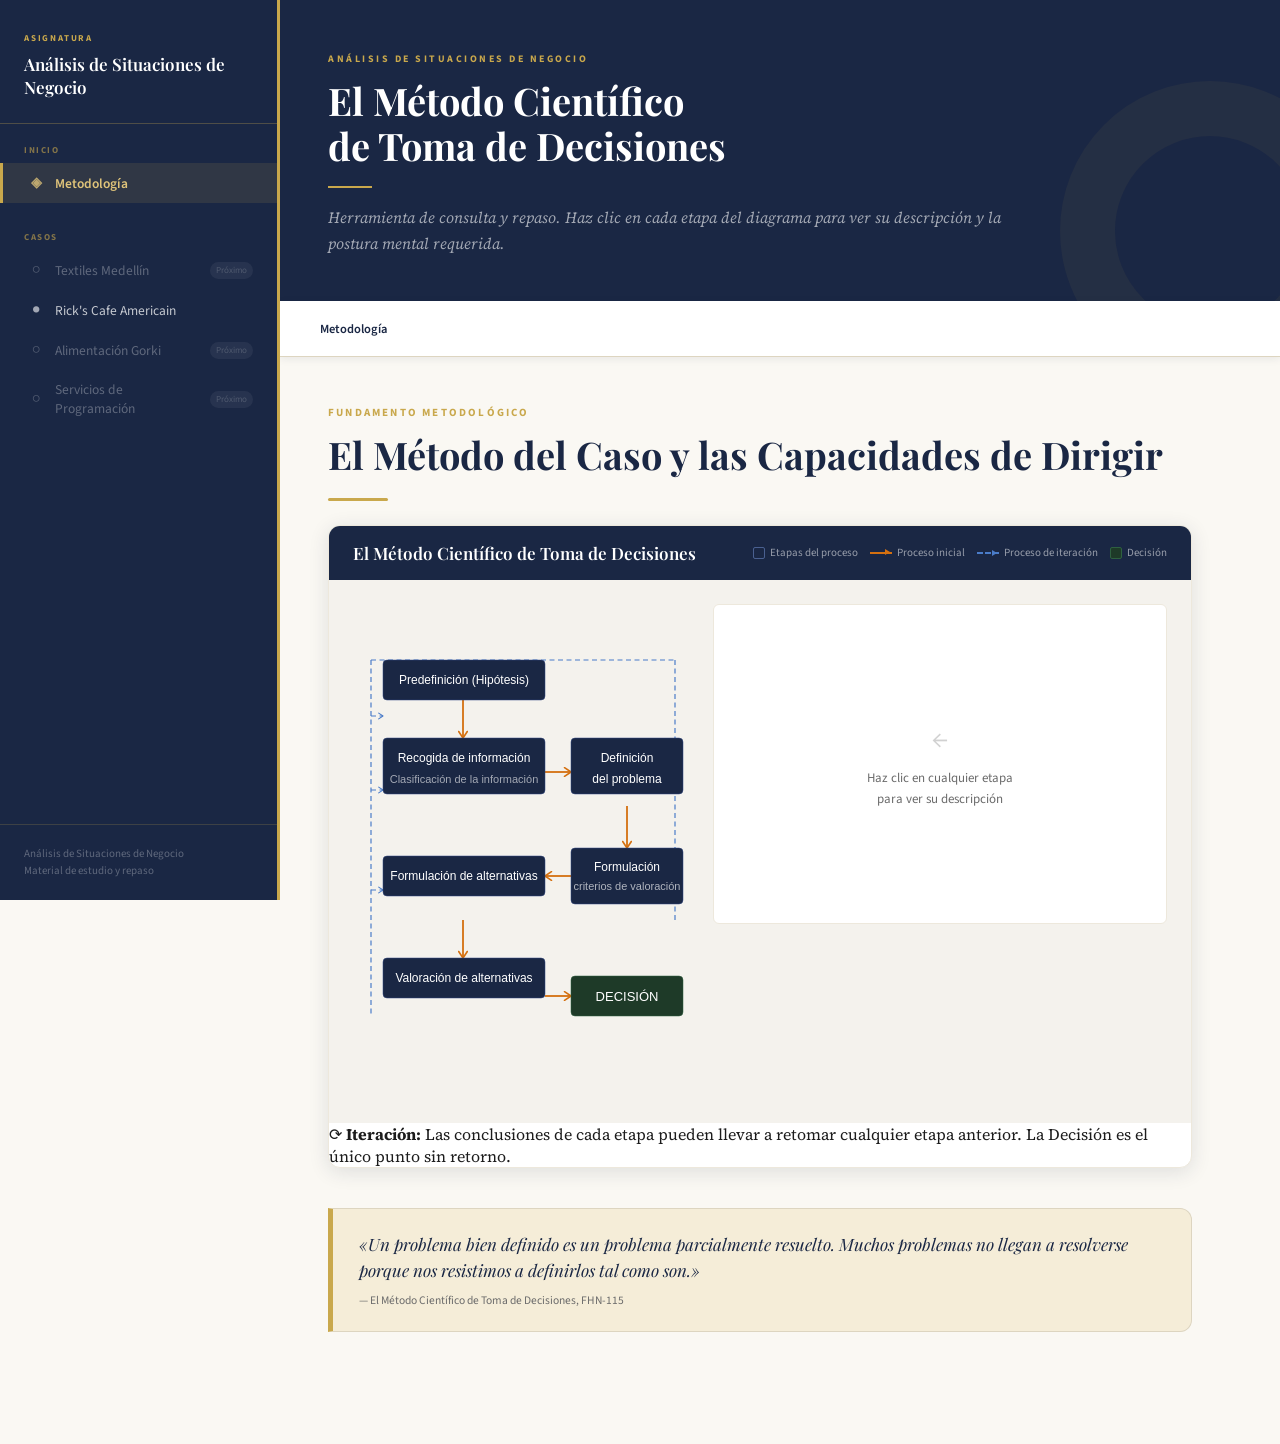
==== commit d8e4861f: "Add files via upload" ====
--- a/index.html
+++ b/index.html
@@ -5,186 +5,60 @@
   <meta name="viewport" content="width=device-width, initial-scale=1.0">
   <title>Análisis de Situaciones de Negocio</title>
   <link rel="stylesheet" href="style.css">
-  <link rel="preconnect" href="https://fonts.googleapis.com">
   <style>
-    .hero {
-      background: var(--navy);
-      padding: 56px 48px 48px;
-      position: relative; overflow: hidden;
-    }
-    .hero::after {
-      content: ''; position: absolute;
-      bottom: -80px; right: -80px;
-      width: 320px; height: 320px; border-radius: 50%;
-      border: 60px solid rgba(201,168,76,0.06); pointer-events: none;
-    }
-    .hero-inner { position: relative; z-index: 1; max-width: 680px; }
-    .hero-eyebrow {
-      font-family: var(--font-ui); font-size: 10px; font-weight: 700;
-      letter-spacing: 0.25em; text-transform: uppercase;
-      color: var(--gold); display: block; margin-bottom: 14px;
-    }
-    .hero h1 {
-      font-family: var(--font-title); font-size: 40px; font-weight: 700;
-      color: var(--white); line-height: 1.18; margin-bottom: 16px;
-    }
-    .hero p {
-      font-family: var(--font-body); font-size: 16px;
-      color: rgba(255,255,255,0.6); line-height: 1.7; font-style: italic;
-    }
-    .hero-rule { width: 48px; height: 2px; background: var(--gold); margin: 18px 0; }
-
-    /* Diagram wrapper */
-    .diagram-section {
-      background: var(--white);
-      border: 1px solid var(--border-light);
-      border-radius: var(--radius-lg);
-      overflow: hidden;
-      box-shadow: var(--shadow-md);
-      margin-bottom: 40px;
-    }
-    .diagram-header {
-      background: var(--navy);
-      padding: 18px 28px;
-      display: flex; align-items: center;
-      justify-content: space-between; flex-wrap: wrap; gap: 12px;
-    }
-    .diagram-header h2 {
-      font-family: var(--font-title); font-size: 18px; font-weight: 600;
-      color: var(--white); margin: 0;
-    }
-    .legend {
-      display: flex; flex-wrap: wrap; gap: 14px; align-items: center;
-    }
-    .legend-item {
-      display: flex; align-items: center; gap: 6px;
-      font-family: var(--font-ui); font-size: 11px;
-      color: rgba(255,255,255,0.6);
-    }
-    .leg-box { width: 14px; height: 14px; border-radius: 2px; flex-shrink: 0; }
-    .leg-etapa  { background: #1a2744; border: 1px solid #4a6090; }
-    .leg-postura { background: #c0392b; }
-    .leg-arr-orange {
-      width: 28px; height: 2px; background: #e8880a; position: relative; flex-shrink: 0;
-    }
-    .leg-arr-orange::after {
-      content: ''; position: absolute; right: -1px; top: -4px;
-      border: 4px solid transparent; border-left: 6px solid #e8880a;
-    }
-    .leg-arr-blue {
-      width: 28px; height: 0; flex-shrink: 0;
-      border-top: 2px dashed #4a7cc9; position: relative;
-    }
-    .leg-arr-blue::after {
-      content: ''; position: absolute; right: -1px; top: -5px;
-      border: 4px solid transparent; border-left: 6px solid #4a7cc9;
-    }
-
-    .diagram-svg-wrap {
-      padding: 28px 28px 8px;
-      background: #f4f2ed;
-    }
-
-    /* detail panel */
-    .detail-panel {
-      margin: 0 28px 20px;
-      background: var(--gold-pale);
-      border: 1px solid var(--border);
-      border-left: 4px solid var(--gold);
-      border-radius: 0 var(--radius) var(--radius) 0;
-      padding: 16px 20px;
-      display: none;
-      font-family: var(--font-ui);
-    }
-    .detail-panel.visible { display: block; }
-    .dp-eyebrow {
-      font-size: 10px; font-weight: 700; letter-spacing: 0.18em;
-      text-transform: uppercase; color: var(--ink-light); margin-bottom: 3px;
-    }
-    .dp-title {
-      font-family: var(--font-title); font-size: 18px; font-weight: 600;
-      color: var(--navy); margin-bottom: 8px;
-    }
-    .dp-badge { margin-bottom: 10px; }
-    .dp-body {
-      font-size: 13.5px; color: var(--ink-mid); line-height: 1.65;
-    }
-    .dp-badge span {
-      display: inline-block; padding: 2px 10px; border-radius: 3px;
-      font-size: 12px; font-weight: 700; margin-right: 6px;
-    }
-    .badge-esp { background: #c0392b; color: #fff; }
-    .badge-rig { background: #c0392b; color: #fff; }
-    .badge-ele { background: #1e6b3a; color: #fff; }
-
-    .diagram-note {
-      padding: 12px 28px; background: var(--navy);
-      display: flex; align-items: center; gap: 10px;
-    }
-    .diagram-note-icon { color: var(--gold); font-size: 14px; flex-shrink: 0; }
-    .diagram-note-text {
-      font-family: var(--font-ui); font-size: 12px;
-      color: rgba(255,255,255,0.5); line-height: 1.55;
-    }
-    .diagram-note-text strong { color: rgba(255,255,255,0.75); }
-
-    /* clickable nodes */
-    .dg-node { cursor: pointer; }
-    .dg-node rect.etapa-rect { transition: filter 0.15s; }
-    .dg-node:hover rect.etapa-rect { filter: brightness(1.18); }
-    .dg-node:hover rect.postura-rect { filter: brightness(1.15); }
-    .dg-node.selected rect.etapa-rect { stroke: #c9a84c !important; stroke-width: 2 !important; }
-
-    /* step detail cards below */
-    .steps-detail {
-      display: grid; grid-template-columns: 1fr 1fr; gap: 16px; margin: 24px 0;
-    }
-    @media (max-width:700px) { .steps-detail { grid-template-columns: 1fr; } }
-    .step-card {
-      background: var(--white); border: 1px solid var(--border-light);
-      border-radius: var(--radius); padding: 20px 22px; border-top: 3px solid;
-    }
-    .step-card.esp { border-top-color: #c0392b; }
-    .step-card.rig { border-top-color: #3060b0; }
-    .step-card.ele { border-top-color: var(--green-accent); }
-    .step-num {
-      font-family: var(--font-ui); font-size: 10px; font-weight: 700;
-      letter-spacing: 0.2em; text-transform: uppercase; color: var(--ink-light); margin-bottom: 5px;
-    }
-    .step-name {
-      font-family: var(--font-title); font-size: 16px; font-weight: 600;
-      color: var(--navy); margin-bottom: 4px;
-    }
-    .step-mental {
-      display: inline-block; font-family: var(--font-ui); font-size: 10.5px;
-      font-weight: 700; padding: 2px 8px; border-radius: 10px; margin-bottom: 9px;
-    }
-    .step-mental.esp { background:#fef3e2;color:#8a5c00;border:1px solid #f0d080; }
-    .step-mental.rig { background:#e8eef8;color:#1a3a6e;border:1px solid #a8bce0; }
-    .step-mental.ele { background:#edf5ed;color:#1a5c2a;border:1px solid #8acc8a; }
-    .step-desc { font-family:var(--font-ui);font-size:13px;color:var(--ink-mid);line-height:1.6; }
-
-    .principle-box {
-      background: var(--gold-pale); border: 1px solid var(--border);
-      border-left: 5px solid var(--gold);
-      border-radius: 0 var(--radius-lg) var(--radius-lg) 0;
-      padding: 22px 26px; margin: 32px 0;
-    }
-    .principle-box p {
-      font-family: var(--font-title); font-size: 17px;
-      font-style: italic; color: var(--navy); line-height: 1.55;
-    }
-    .principle-box cite {
-      display: block; font-family: var(--font-ui); font-size: 11.5px;
-      color: var(--ink-light); margin-top: 8px; font-style: normal;
-    }
-
-    @media (max-width:900px) {
-      .hero { padding: 40px 24px 36px; }
-      .hero h1 { font-size: 28px; }
-      .diagram-header { padding: 14px 20px; }
-      .diagram-svg-wrap { padding: 16px 12px 8px; }
-      .detail-panel { margin: 0 16px 16px; }
+    .hero { background:var(--navy); padding:52px 48px 44px; position:relative; overflow:hidden; }
+    .hero::after { content:''; position:absolute; bottom:-80px; right:-80px; width:300px; height:300px; border-radius:50%; border:55px solid rgba(201,168,76,0.06); pointer-events:none; }
+    .hero-inner { position:relative; z-index:1; max-width:680px; }
+    .hero-eyebrow { font-family:var(--font-ui); font-size:10px; font-weight:700; letter-spacing:.25em; text-transform:uppercase; color:var(--gold); display:block; margin-bottom:13px; }
+    .hero h1 { font-family:var(--font-title); font-size:38px; font-weight:700; color:var(--white); line-height:1.18; margin-bottom:15px; }
+    .hero p { font-family:var(--font-body); font-size:15.5px; color:rgba(255,255,255,.6); line-height:1.7; font-style:italic; }
+    .hero-rule { width:44px; height:2px; background:var(--gold); margin:17px 0; }
+
+    /* ── Diagram container ── */
+    .diagram-section { background:var(--white); border:1px solid var(--border-light); border-radius:var(--radius-lg); overflow:hidden; box-shadow:var(--shadow-md); margin-bottom:40px; }
+    .diagram-header { background:var(--navy); padding:16px 24px; display:flex; align-items:center; justify-content:space-between; flex-wrap:wrap; gap:10px; }
+    .diagram-header h2 { font-family:var(--font-title); font-size:17px; font-weight:600; color:var(--white); margin:0; }
+    .legend { display:flex; flex-wrap:wrap; gap:12px; align-items:center; }
+    .leg { display:flex; align-items:center; gap:5px; font-family:var(--font-ui); font-size:11px; color:rgba(255,255,255,.55); }
+    .leg-sq { width:12px; height:12px; border-radius:2px; flex-shrink:0; }
+    .leg-arr-o { width:22px; height:2px; background:#d47010; position:relative; flex-shrink:0; }
+    .leg-arr-o::after { content:''; position:absolute; right:-1px; top:-3px; border:3px solid transparent; border-left:5px solid #d47010; }
+    .leg-arr-b { width:22px; height:0; flex-shrink:0; border-top:2px dashed #4a7cc9; position:relative; }
+    .leg-arr-b::after { content:''; position:absolute; right:-1px; top:-4px; border:3px solid transparent; border-left:5px solid #4a7cc9; }
+
+    .diagram-body { padding:24px; display:flex; gap:20px; align-items:flex-start; background:#f4f2ed; }
+    .diagram-svg-wrap { flex:0 0 340px; }
+
+    /* ── Detail panel ── */
+    .detail-panel { flex:1; min-width:0; background:var(--white); border:1px solid var(--border-light); border-radius:var(--radius); padding:20px; min-height:320px; display:flex; flex-direction:column; justify-content:center; }
+    .dp-empty { text-align:center; color:var(--ink-light); font-family:var(--font-ui); font-size:13px; line-height:1.6; }
+    .dp-empty .hint { font-size:26px; opacity:.3; margin-bottom:9px; }
+    .dp-content { display:none; }
+    .dp-eyebrow { font-family:var(--font-ui); font-size:10px; font-weight:700; letter-spacing:.18em; text-transform:uppercase; color:var(--ink-light); margin-bottom:3px; }
+    .dp-title { font-family:var(--font-title); font-size:19px; font-weight:600; color:var(--navy); margin-bottom:9px; line-height:1.3; }
+    .dp-chip { display:inline-block; font-family:var(--font-ui); font-size:11px; font-weight:700; padding:3px 10px; border-radius:20px; margin-bottom:12px; }
+    .dp-chip.esp { background:#fef3e2; color:#8a5c00; border:1px solid #f0d080; }
+    .dp-chip.rig { background:#e8eef8; color:#1a3a6e; border:1px solid #a8bce0; }
+    .dp-chip.ele { background:#edf5ed; color:#1a5c2a; border:1px solid #8acc8a; }
+    .dp-desc { font-family:var(--font-ui); font-size:13.5px; color:var(--ink-mid); line-height:1.65; margin-bottom:12px; }
+    .dp-mental { font-family:var(--font-ui); font-size:12.5px; color:var(--ink-mid); line-height:1.6; padding:10px 14px; background:var(--cream); border-radius:var(--radius); border:1px solid var(--border-light); }
+
+    /* ── Diagram SVG node interactions ── */
+    .dng { cursor:pointer; }
+    .dng rect { transition:filter .15s; }
+    .dng:hover rect.nb { filter:brightness(1.2); }
+    .dng.sel rect.nb { stroke:#c9a84c !important; stroke-width:2 !important; }
+
+    /* ── Principle box ── */
+    .principle-box { background:var(--gold-pale); border:1px solid var(--border); border-left:5px solid var(--gold); border-radius:0 var(--radius-lg) var(--radius-lg) 0; padding:22px 26px; margin:32px 0; }
+    .principle-box p { font-family:var(--font-title); font-size:17px; font-style:italic; color:var(--navy); line-height:1.55; }
+    .principle-box cite { display:block; font-family:var(--font-ui); font-size:11.5px; color:var(--ink-light); margin-top:8px; font-style:normal; }
+
+    @media(max-width:900px) {
+      .diagram-body { flex-direction:column; }
+      .diagram-svg-wrap { flex:none; width:100%; }
+      .hero { padding:36px 24px 32px; }
+      .hero h1 { font-size:28px; }
     }
   </style>
 </head>
@@ -198,315 +72,184 @@
   </div>
   <div class="nav-section">
     <div class="nav-section-label">Inicio</div>
-    <a href="index.html" class="nav-item active">
-      <span class="nav-icon">◈</span> Metodología
-    </a>
+    <a href="index.html" class="nav-item active"><span class="nav-icon">◈</span> Metodología</a>
   </div>
   <div class="nav-section">
     <div class="nav-section-label">Casos</div>
     <a href="caso-textiles-medellin.html" class="nav-item placeholder">
-      <span class="nav-icon">○</span> Textiles Medellín
-      <span class="nav-badge">Próximo</span>
+      <span class="nav-icon">○</span> Textiles Medellín<span class="nav-badge">Próximo</span>
     </a>
     <a href="caso-ricks-cafe.html" class="nav-item">
       <span class="nav-icon">●</span> Rick's Cafe Americain
     </a>
     <a href="caso-alimentacion-gorki.html" class="nav-item placeholder">
-      <span class="nav-icon">○</span> Alimentación Gorki
-      <span class="nav-badge">Próximo</span>
+      <span class="nav-icon">○</span> Alimentación Gorki<span class="nav-badge">Próximo</span>
     </a>
     <a href="caso-programacion-avanzada.html" class="nav-item placeholder">
-      <span class="nav-icon">○</span> Servicios de Programación
-      <span class="nav-badge">Próximo</span>
+      <span class="nav-icon">○</span> Servicios de Programación<span class="nav-badge">Próximo</span>
     </a>
   </div>
-  <div class="sidebar-footer">
-    Análisis de Situaciones de Negocio<br>
-    Material de estudio y repaso
-  </div>
+  <div class="sidebar-footer">Análisis de Situaciones de Negocio<br>Material de estudio y repaso</div>
 </nav>
 
 <main class="main">
-
   <div class="hero">
     <div class="hero-inner">
       <span class="hero-eyebrow">Análisis de Situaciones de Negocio</span>
       <h1>El Método Científico<br>de Toma de Decisiones</h1>
       <div class="hero-rule"></div>
-      <p>Una herramienta de consulta y repaso para el análisis riguroso de casos empresariales. Aplica el método paso a paso sobre situaciones reales de dirección.</p>
+      <p>Herramienta de consulta y repaso. Haz clic en cada etapa del diagrama para ver su descripción y la postura mental requerida.</p>
     </div>
   </div>
 
   <div class="topbar">
-    <div class="topbar-breadcrumb">
-      <span class="current">Metodología</span>
-    </div>
-    <div class="topbar-meta">
-      <button class="menu-toggle" id="menuToggle">☰</button>
-    </div>
+    <div class="topbar-breadcrumb"><span class="current">Metodología</span></div>
+    <div class="topbar-meta"><button class="menu-toggle" id="menuToggle">☰</button></div>
   </div>
 
   <div class="page-content">
 
-    <div class="page-header mt-0" style="margin-bottom:28px;">
+    <div class="page-header mt-0" style="margin-bottom:24px;">
       <span class="eyebrow">Fundamento metodológico</span>
       <h1>El Método del Caso y las Capacidades de Dirigir</h1>
       <div class="gold-rule"></div>
-      <p class="subtitle">Haz clic en cualquier etapa para ver su descripción y la postura mental requerida.</p>
     </div>
 
-    <!-- ═══════════════════════════════════════════
-         DIAGRAMA INTERACTIVO
-    ════════════════════════════════════════════ -->
+    <!-- ═══════════ DIAGRAMA INTERACTIVO ═══════════ -->
     <div class="diagram-section">
-
       <div class="diagram-header">
         <h2>El Método Científico de Toma de Decisiones</h2>
         <div class="legend">
-          <div class="legend-item">
-            <div class="leg-box leg-etapa"></div> Etapas del proceso
+          <div class="leg"><div class="leg-sq" style="background:#1a2744;border:0.5px solid #4a6090"></div>Etapas del proceso</div>
+          <div class="leg"><div class="leg-arr-o"></div>Proceso inicial</div>
+          <div class="leg"><div class="leg-arr-b"></div>Proceso de iteración</div>
+          <div class="leg"><div class="leg-sq" style="background:#1e3a28;border:0.5px solid #2e6040"></div>Decisión</div>
+        </div>
+      </div>
+
+      <div class="diagram-body">
+
+        <!-- SVG diagram -->
+        <div class="diagram-svg-wrap">
+          <svg width="100%" viewBox="0 0 340 490" role="img">
+            <title>Método científico de toma de decisiones</title>
+            <desc>Diagrama interactivo con etapas en azul marino, flujo naranja y bucle de iteración azul discontinuo</desc>
+            <defs>
+              <marker id="mo" viewBox="0 0 10 10" refX="8" refY="5" markerWidth="6" markerHeight="6" orient="auto-start-reverse">
+                <path d="M2 1L8 5L2 9" fill="none" stroke="#d47010" stroke-width="1.5" stroke-linecap="round" stroke-linejoin="round"/>
+              </marker>
+              <marker id="mb" viewBox="0 0 10 10" refX="8" refY="5" markerWidth="6" markerHeight="6" orient="auto-start-reverse">
+                <path d="M2 1L8 5L2 9" fill="none" stroke="#4a7cc9" stroke-width="1.5" stroke-linecap="round" stroke-linejoin="round"/>
+              </marker>
+            </defs>
+
+            <!-- Iteration loop enclosing all steps except Decisión -->
+            <!-- Left rail: y=56 to y=412 (bottom of Valoración) -->
+            <line x1="18" y1="56" x2="18" y2="412" stroke="#4a7cc9" stroke-width="1.2" stroke-dasharray="5 3.5"/>
+            <!-- Right rail: y=56 to y=316 (bottom of Formulación criterios) -->
+            <line x1="322" y1="56" x2="322" y2="316" stroke="#4a7cc9" stroke-width="1.2" stroke-dasharray="5 3.5"/>
+            <!-- Top connector -->
+            <line x1="18" y1="56" x2="322" y2="56" stroke="#4a7cc9" stroke-width="1.2" stroke-dasharray="5 3.5"/>
+            <!-- Arrow heads pointing INTO left nodes at various points -->
+            <path d="M 18 112 L 30 112" fill="none" stroke="#4a7cc9" stroke-width="1.2" stroke-dasharray="5 3.5" marker-end="url(#mb)"/>
+            <path d="M 18 186 L 30 186" fill="none" stroke="#4a7cc9" stroke-width="1.2" stroke-dasharray="5 3.5" marker-end="url(#mb)"/>
+            <path d="M 18 286 L 30 286" fill="none" stroke="#4a7cc9" stroke-width="1.2" stroke-dasharray="5 3.5" marker-end="url(#mb)"/>
+            <path d="M 322 186 L 310 186" fill="none" stroke="#4a7cc9" stroke-width="1.2" stroke-dasharray="5 3.5" marker-end="url(#mb)"/>
+            <path d="M 322 286 L 310 286" fill="none" stroke="#4a7cc9" stroke-width="1.2" stroke-dasharray="5 3.5" marker-end="url(#mb)"/>
+            <!-- Left bottom return to Predefinición -->
+            <path d="M 18 412 L 18 76 " fill="none" stroke="none"/>
+
+            <!-- FLOW ARROWS (orange) -->
+            <!-- Predefinición → Recogida (down) -->
+            <line x1="110" y1="96" x2="110" y2="134" stroke="#d47010" stroke-width="1.8" marker-end="url(#mo)"/>
+            <!-- Recogida → Definición (right) -->
+            <line x1="192" y1="168" x2="218" y2="168" stroke="#d47010" stroke-width="1.8" marker-end="url(#mo)"/>
+            <!-- Definición → Criterios (down) -->
+            <line x1="274" y1="202" x2="274" y2="244" stroke="#d47010" stroke-width="1.8" marker-end="url(#mo)"/>
+            <!-- Criterios → Formulación alt (left arrow) -->
+            <line x1="218" y1="272" x2="192" y2="272" stroke="#d47010" stroke-width="1.8" marker-end="url(#mo)"/>
+            <!-- Formulación → Valoración (down) -->
+            <line x1="110" y1="316" x2="110" y2="354" stroke="#d47010" stroke-width="1.8" marker-end="url(#mo)"/>
+            <!-- Valoración → Decisión (right) -->
+            <line x1="192" y1="392" x2="218" y2="392" stroke="#d47010" stroke-width="1.8" marker-end="url(#mo)"/>
+
+            <!-- ── LEFT COLUMN ── (x=30, w=162) -->
+
+            <!-- PREDEFINICIÓN y=56 h=40 -->
+            <g class="dng" id="nd-pre" onclick="dpSel('pre')">
+              <rect class="nb" x="30" y="56" width="162" height="40" rx="4" fill="#1a2744" stroke="#2e4580" stroke-width="0.5"/>
+              <text font-family="sans-serif" font-size="12" font-weight="500" fill="#fff" x="111" y="76" text-anchor="middle" dominant-baseline="central">Predefinición (Hipótesis)</text>
+            </g>
+
+            <!-- RECOGIDA y=134 h=56 -->
+            <g class="dng" id="nd-rec" onclick="dpSel('rec')">
+              <rect class="nb" x="30" y="134" width="162" height="56" rx="4" fill="#1a2744" stroke="#2e4580" stroke-width="0.5"/>
+              <text font-family="sans-serif" font-size="12" font-weight="500" fill="#fff" x="111" y="154" text-anchor="middle" dominant-baseline="central">Recogida de información</text>
+              <text font-family="sans-serif" font-size="11" fill="rgba(255,255,255,.6)" x="111" y="175" text-anchor="middle" dominant-baseline="central">Clasificación de la información</text>
+            </g>
+
+            <!-- FORMULACIÓN ALTERNATIVAS y=244 h=40 + padding to center with criterios h=56 -->
+            <!-- Criterios is y=244 h=56, so its center is y=272. Formulación alt center should also be 272. h=40 → y=252 -->
+            <g class="dng" id="nd-for" onclick="dpSel('for')">
+              <rect class="nb" x="30" y="252" width="162" height="40" rx="4" fill="#1a2744" stroke="#2e4580" stroke-width="0.5"/>
+              <text font-family="sans-serif" font-size="12" font-weight="500" fill="#fff" x="111" y="272" text-anchor="middle" dominant-baseline="central">Formulación de alternativas</text>
+            </g>
+
+            <!-- VALORACIÓN ALTERNATIVAS y=354 h=40 (same y as Decisión) -->
+            <g class="dng" id="nd-val" onclick="dpSel('val')">
+              <rect class="nb" x="30" y="354" width="162" height="40" rx="4" fill="#1a2744" stroke="#2e4580" stroke-width="0.5"/>
+              <text font-family="sans-serif" font-size="12" font-weight="500" fill="#fff" x="111" y="374" text-anchor="middle" dominant-baseline="central">Valoración de alternativas</text>
+            </g>
+
+            <!-- ── RIGHT COLUMN ── (x=218, w=112) -->
+
+            <!-- DEFINICIÓN DEL PROBLEMA y=134 h=56 (same row as Recogida) -->
+            <g class="dng" id="nd-def" onclick="dpSel('def')">
+              <rect class="nb" x="218" y="134" width="112" height="56" rx="4" fill="#1a2744" stroke="#2e4580" stroke-width="0.5"/>
+              <text font-family="sans-serif" font-size="12" font-weight="500" fill="#fff" x="274" y="154" text-anchor="middle" dominant-baseline="central">Definición</text>
+              <text font-family="sans-serif" font-size="12" font-weight="500" fill="#fff" x="274" y="175" text-anchor="middle" dominant-baseline="central">del problema</text>
+            </g>
+
+            <!-- FORMULACIÓN CRITERIOS y=244 h=56 (same row as Formulación alt) -->
+            <g class="dng" id="nd-cri" onclick="dpSel('cri')">
+              <rect class="nb" x="218" y="244" width="112" height="56" rx="4" fill="#1a2744" stroke="#2e4580" stroke-width="0.5"/>
+              <text font-family="sans-serif" font-size="12" font-weight="500" fill="#fff" x="274" y="263" text-anchor="middle" dominant-baseline="central">Formulación</text>
+              <text font-family="sans-serif" font-size="11" fill="rgba(255,255,255,.65)" x="274" y="282" text-anchor="middle" dominant-baseline="central">criterios de valoración</text>
+            </g>
+
+            <!-- DECISIÓN y=372 h=40 (right col, same row as Valoración center) -->
+            <g class="dng" id="nd-dec" onclick="dpSel('dec')">
+              <rect class="nb" x="218" y="372" width="112" height="40" rx="4" fill="#1e3a28" stroke="#2e6040" stroke-width="0.5"/>
+              <text font-family="sans-serif" font-size="13" font-weight="500" fill="#fff" x="274" y="392" text-anchor="middle" dominant-baseline="central">DECISIÓN</text>
+            </g>
+
+          </svg>
+        </div>
+
+        <!-- Detail panel -->
+        <div class="detail-panel" id="detail-panel">
+          <div class="dp-empty" id="dp-empty">
+            <div class="hint">←</div>
+            <div>Haz clic en cualquier etapa<br>para ver su descripción</div>
           </div>
-          <div class="legend-item">
-            <div class="leg-box leg-postura"></div> Postura mental
-          </div>
-          <div class="legend-item">
-            <div class="leg-arr-orange"></div> Proceso inicial
-          </div>
-          <div class="legend-item">
-            <div class="leg-arr-blue"></div> Proceso de iteración
+          <div class="dp-content" id="dp-content">
+            <div class="dp-eyebrow" id="dp-eyebrow"></div>
+            <div class="dp-title" id="dp-title"></div>
+            <span class="dp-chip" id="dp-chip"></span>
+            <div class="dp-desc" id="dp-desc"></div>
+            <div class="dp-mental" id="dp-mental"></div>
           </div>
         </div>
-      </div>
-
-      <div class="diagram-svg-wrap">
-        <svg width="100%" viewBox="0 0 680 590" role="img">
-          <title>El Método Científico de Toma de Decisiones</title>
-          <desc>Diagrama interactivo del método científico con etapas, posturas mentales y procesos de iteración y flujo</desc>
-          <defs>
-            <marker id="arr-o" viewBox="0 0 10 10" refX="8" refY="5" markerWidth="7" markerHeight="7" orient="auto-start-reverse">
-              <path d="M2 1L8 5L2 9" fill="none" stroke="#e8880a" stroke-width="1.5" stroke-linecap="round" stroke-linejoin="round"/>
-            </marker>
-            <marker id="arr-b" viewBox="0 0 10 10" refX="8" refY="5" markerWidth="7" markerHeight="7" orient="auto-start-reverse">
-              <path d="M2 1L8 5L2 9" fill="none" stroke="#4a7cc9" stroke-width="1.5" stroke-linecap="round" stroke-linejoin="round"/>
-            </marker>
-          </defs>
-
-          <!-- ── ITERATION arrows (blue dashed) — behind everything ── -->
-          <!-- Left loop: from Valoración left edge up to Predefinición left edge -->
-          <path d="M 100 490 L 46 490 L 46 80 L 100 80"
-                fill="none" stroke="#4a7cc9" stroke-width="1.5" stroke-dasharray="6 4"
-                marker-end="url(#arr-b)"/>
-          <!-- Right loop: from Decisión right edge up to Definición right edge -->
-          <path d="M 436 490 L 500 490 L 500 80 L 436 80"
-                fill="none" stroke="#4a7cc9" stroke-width="1.5" stroke-dasharray="6 4"
-                marker-end="url(#arr-b)"/>
-
-          <!-- ── FLOW arrows (orange solid) ── -->
-          <!-- Predefinición → Recogida (down) -->
-          <line x1="200" y1="124" x2="200" y2="198" stroke="#e8880a" stroke-width="2" marker-end="url(#arr-o)"/>
-          <!-- Recogida → Definición (right) -->
-          <line x1="300" y1="242" x2="336" y2="242" stroke="#e8880a" stroke-width="2" marker-end="url(#arr-o)"/>
-          <!-- Definición → Criterios (down) -->
-          <line x1="436" y1="286" x2="436" y2="370" stroke="#e8880a" stroke-width="2" marker-end="url(#arr-o)"/>
-          <!-- Criterios → Formulación (left) -->
-          <line x1="336" y1="408" x2="300" y2="408" stroke="#e8880a" stroke-width="2" marker-end="url(#arr-o)"/>
-          <!-- Formulación → Valoración: go left out then down then right in -->
-          <path d="M 100 408 L 66 408 L 66 490 L 100 490"
-                fill="none" stroke="#e8880a" stroke-width="2" marker-end="url(#arr-o)"/>
-          <!-- Valoración → Decisión (right) -->
-          <line x1="300" y1="508" x2="336" y2="508" stroke="#e8880a" stroke-width="2" marker-end="url(#arr-o)"/>
-
-          <!-- ── PREDEFINICIÓN (left col, row 1) ── -->
-          <g class="dg-node" id="n-predefinicion" onclick="showDetail('predefinicion')">
-            <rect class="etapa-rect" x="100" y="62" width="200" height="60" rx="4"
-                  fill="#1a2744" stroke="#2e4070" stroke-width="1"/>
-            <text font-family="'Source Sans 3',sans-serif" font-size="14" font-weight="600"
-                  fill="#ffffff" x="200" y="84" text-anchor="middle" dominant-baseline="central">Predefinición</text>
-            <text font-family="'Source Sans 3',sans-serif" font-size="12"
-                  fill="rgba(255,255,255,0.65)" x="200" y="104" text-anchor="middle" dominant-baseline="central">(Hipótesis)</text>
-          </g>
-          <g class="dg-node" id="pm-predefinicion" onclick="showDetail('predefinicion')">
-            <rect class="postura-rect" x="128" y="134" width="144" height="26" rx="2" fill="#c0392b"/>
-            <text font-family="'Source Sans 3',sans-serif" font-size="12" font-weight="700"
-                  fill="#ffffff" x="200" y="147" text-anchor="middle" dominant-baseline="central">Espontánea</text>
-          </g>
-
-          <!-- ── DEFINICIÓN DEL PROBLEMA (right col, row 1) ── -->
-          <g class="dg-node" id="n-definicion" onclick="showDetail('definicion')">
-            <rect class="etapa-rect" x="336" y="62" width="200" height="60" rx="4"
-                  fill="#1a2744" stroke="#2e4070" stroke-width="1"/>
-            <text font-family="'Source Sans 3',sans-serif" font-size="14" font-weight="600"
-                  fill="#ffffff" x="436" y="84" text-anchor="middle" dominant-baseline="central">Definición</text>
-            <text font-family="'Source Sans 3',sans-serif" font-size="12"
-                  fill="rgba(255,255,255,0.65)" x="436" y="104" text-anchor="middle" dominant-baseline="central">del problema</text>
-          </g>
-          <g class="dg-node" id="pm-definicion" onclick="showDetail('definicion')">
-            <rect class="postura-rect" x="364" y="134" width="144" height="26" rx="2" fill="#c0392b"/>
-            <text font-family="'Source Sans 3',sans-serif" font-size="12" font-weight="700"
-                  fill="#ffffff" x="436" y="147" text-anchor="middle" dominant-baseline="central">Rigurosa</text>
-          </g>
-
-          <!-- ── RECOGIDA + CLASIFICACIÓN (left col, row 2) ── -->
-          <g class="dg-node" id="n-recogida" onclick="showDetail('recogida')">
-            <rect class="etapa-rect" x="100" y="198" width="200" height="80" rx="4"
-                  fill="#1a2744" stroke="#2e4070" stroke-width="1"/>
-            <text font-family="'Source Sans 3',sans-serif" font-size="14" font-weight="600"
-                  fill="#ffffff" x="200" y="220" text-anchor="middle" dominant-baseline="central">Recogida de</text>
-            <text font-family="'Source Sans 3',sans-serif" font-size="14" font-weight="600"
-                  fill="#ffffff" x="200" y="240" text-anchor="middle" dominant-baseline="central">Información</text>
-            <text font-family="'Source Sans 3',sans-serif" font-size="12"
-                  fill="rgba(255,255,255,0.65)" x="200" y="262" text-anchor="middle" dominant-baseline="central">Clasificación de la información</text>
-          </g>
-          <!-- Two postura badges side by side -->
-          <g class="dg-node" id="pm-recogida" onclick="showDetail('recogida')">
-            <rect class="postura-rect" x="100" y="290" width="96" height="26" rx="2" fill="#c0392b"/>
-            <text font-family="'Source Sans 3',sans-serif" font-size="12" font-weight="700"
-                  fill="#ffffff" x="148" y="303" text-anchor="middle" dominant-baseline="central">Espontánea</text>
-            <rect class="postura-rect" x="204" y="290" width="96" height="26" rx="2" fill="#c0392b"/>
-            <text font-family="'Source Sans 3',sans-serif" font-size="12" font-weight="700"
-                  fill="#ffffff" x="252" y="303" text-anchor="middle" dominant-baseline="central">Rigurosa</text>
-          </g>
-
-          <!-- ── FORMULACIÓN CRITERIOS (right col, row 3) ── -->
-          <g class="dg-node" id="n-criterios" onclick="showDetail('criterios')">
-            <rect class="etapa-rect" x="336" y="370" width="200" height="60" rx="4"
-                  fill="#1a2744" stroke="#2e4070" stroke-width="1"/>
-            <text font-family="'Source Sans 3',sans-serif" font-size="14" font-weight="600"
-                  fill="#ffffff" x="436" y="392" text-anchor="middle" dominant-baseline="central">Formulación</text>
-            <text font-family="'Source Sans 3',sans-serif" font-size="12"
-                  fill="rgba(255,255,255,0.65)" x="436" y="412" text-anchor="middle" dominant-baseline="central">de criterios de valoración</text>
-          </g>
-          <g class="dg-node" id="pm-criterios" onclick="showDetail('criterios')">
-            <rect class="postura-rect" x="364" y="442" width="144" height="26" rx="2" fill="#c0392b"/>
-            <text font-family="'Source Sans 3',sans-serif" font-size="12" font-weight="700"
-                  fill="#ffffff" x="436" y="455" text-anchor="middle" dominant-baseline="central">Rigurosa</text>
-          </g>
-
-          <!-- ── FORMULACIÓN ALTERNATIVAS (left col, row 3) ── -->
-          <g class="dg-node" id="n-formulacion" onclick="showDetail('formulacion')">
-            <rect class="etapa-rect" x="100" y="370" width="200" height="60" rx="4"
-                  fill="#1a2744" stroke="#2e4070" stroke-width="1"/>
-            <text font-family="'Source Sans 3',sans-serif" font-size="14" font-weight="600"
-                  fill="#ffffff" x="200" y="392" text-anchor="middle" dominant-baseline="central">Formulación</text>
-            <text font-family="'Source Sans 3',sans-serif" font-size="12"
-                  fill="rgba(255,255,255,0.65)" x="200" y="412" text-anchor="middle" dominant-baseline="central">de alternativas</text>
-          </g>
-          <g class="dg-node" id="pm-formulacion" onclick="showDetail('formulacion')">
-            <rect class="postura-rect" x="128" y="442" width="144" height="26" rx="2" fill="#c0392b"/>
-            <text font-family="'Source Sans 3',sans-serif" font-size="12" font-weight="700"
-                  fill="#ffffff" x="200" y="455" text-anchor="middle" dominant-baseline="central">Espontánea</text>
-          </g>
-
-          <!-- ── VALORACIÓN ALTERNATIVAS (left col, row 4) ── -->
-          <g class="dg-node" id="n-valoracion" onclick="showDetail('valoracion')">
-            <rect class="etapa-rect" x="100" y="480" width="200" height="60" rx="4"
-                  fill="#1a2744" stroke="#2e4070" stroke-width="1"/>
-            <text font-family="'Source Sans 3',sans-serif" font-size="14" font-weight="600"
-                  fill="#ffffff" x="200" y="502" text-anchor="middle" dominant-baseline="central">Valoración</text>
-            <text font-family="'Source Sans 3',sans-serif" font-size="12"
-                  fill="rgba(255,255,255,0.65)" x="200" y="522" text-anchor="middle" dominant-baseline="central">de alternativas</text>
-          </g>
-          <g class="dg-node" id="pm-valoracion" onclick="showDetail('valoracion')">
-            <rect class="postura-rect" x="128" y="552" width="144" height="26" rx="2" fill="#c0392b"/>
-            <text font-family="'Source Sans 3',sans-serif" font-size="12" font-weight="700"
-                  fill="#ffffff" x="200" y="565" text-anchor="middle" dominant-baseline="central">Rigurosa</text>
-          </g>
-
-          <!-- ── DECISIÓN (right col, row 4) ── -->
-          <g class="dg-node" id="n-decision" onclick="showDetail('decision')">
-            <rect class="etapa-rect" x="336" y="480" width="200" height="60" rx="4"
-                  fill="#1a2744" stroke="#2e4070" stroke-width="1"/>
-            <text font-family="'Source Sans 3',sans-serif" font-size="16" font-weight="700"
-                  fill="#ffffff" x="436" y="510" text-anchor="middle" dominant-baseline="central">DECISIÓN</text>
-          </g>
-          <g class="dg-node" id="pm-decision" onclick="showDetail('decision')">
-            <rect class="postura-rect" x="352" y="552" width="168" height="26" rx="2" fill="#1e6b3a"/>
-            <text font-family="'Source Sans 3',sans-serif" font-size="12" font-weight="700"
-                  fill="#ffffff" x="436" y="565" text-anchor="middle" dominant-baseline="central">Conducta electiva</text>
-          </g>
-
-        </svg>
-      </div>
-
-      <!-- Detail panel -->
-      <div class="detail-panel" id="detail-panel">
-        <div class="dp-eyebrow" id="dp-eyebrow"></div>
-        <div class="dp-title" id="dp-title"></div>
-        <div class="dp-badge" id="dp-badge"></div>
-        <div class="dp-body" id="dp-body"></div>
-      </div>
+
+      </div><!-- /diagram-body -->
 
       <div class="diagram-note">
         <span class="diagram-note-icon">⟳</span>
         <span class="diagram-note-text">
-          <strong>Proceso de iteración:</strong> Las conclusiones obtenidas al término de cualquier etapa pueden aconsejar retornar a una etapa anterior. Esta iteración es consustancial al método y no indica fracaso.
+          <strong>Iteración:</strong> Las conclusiones de cada etapa pueden llevar a retomar cualquier etapa anterior. La Decisión es el único punto sin retorno.
         </span>
       </div>
     </div><!-- /diagram-section -->
-
-    <!-- ═══════════════════════════════════════════
-         DESCRIPCIÓN ETAPAS
-    ════════════════════════════════════════════ -->
-    <div class="page-header" style="margin-bottom:20px;margin-top:0;">
-      <span class="eyebrow">Descripción de las etapas</span>
-      <h1>Postura mental requerida</h1>
-      <div class="gold-rule"></div>
-    </div>
-
-    <p style="font-family:var(--font-body);font-size:15.5px;color:var(--ink-mid);line-height:1.75;margin-bottom:20px;">
-      Cada etapa exige una postura mental diferente. Algunas requieren <strong>espontaneidad</strong> —recogida de información, formulación de alternativas— anotando todo sin filtrar por orden ni importancia. Otras exigen <strong>rigor lógico</strong> —clasificación, criterios, valoración—. La decisión final es una <strong>conducta electiva</strong>: no un razonamiento, sino un acto de elección.
-    </p>
-
-    <div class="steps-detail">
-      <div class="step-card esp">
-        <div class="step-num">Etapa 1</div>
-        <div class="step-name">Predefinición</div>
-        <span class="step-mental esp">Espontánea</span>
-        <p class="step-desc">Formulación inicial del problema como hipótesis provisional. No definitiva. Evita el <em>diagnóstico sintomático</em>: confundir el síntoma con el problema real.</p>
-      </div>
-      <div class="step-card esp">
-        <div class="step-num">Etapa 2</div>
-        <div class="step-name">Recogida de Información</div>
-        <span class="step-mental esp">Espontánea</span>
-        <p class="step-desc">Anotar todo lo relevante sin filtrar. Clave: distinguir siempre <strong>hechos</strong> (verificados) de <strong>opiniones</strong> (apreciaciones personales).</p>
-      </div>
-      <div class="step-card rig">
-        <div class="step-num">Etapa 2b</div>
-        <div class="step-name">Clasificación de la Información</div>
-        <span class="step-mental rig">Rigurosa</span>
-        <p class="step-desc">Organizar la información recogida para poder manejarla: por áreas funcionales, por relevancia o por tipo. Prepara el terreno para la definición del problema.</p>
-      </div>
-      <div class="step-card rig">
-        <div class="step-num">Etapa 3</div>
-        <div class="step-name">Definición del Problema</div>
-        <span class="step-mental rig">Rigurosa</span>
-        <p class="step-desc"><em>«Un problema bien definido es un problema parcialmente resuelto.»</em> Analizar la relación entre síntomas y llegar a una síntesis. Evitar suposiciones gratuitas.</p>
-      </div>
-      <div class="step-card rig">
-        <div class="step-num">Etapa 4</div>
-        <div class="step-name">Criterios de Valoración</div>
-        <span class="step-mental rig">Rigurosa</span>
-        <p class="step-desc">Hacer explícitos los criterios que guiarán la evaluación. Son consecuencia lógica de los objetivos del decisor. Sin criterios explícitos no hay evaluación rigurosa.</p>
-      </div>
-      <div class="step-card esp">
-        <div class="step-num">Etapa 5</div>
-        <div class="step-name">Formulación de Alternativas</div>
-        <span class="step-mental esp">Espontánea</span>
-        <p class="step-desc">Anotar todas las alternativas posibles sin filtrar por factibilidad. La espontaneidad evita el "carril mental" que cierra el pensamiento a otras soluciones.</p>
-      </div>
-      <div class="step-card rig">
-        <div class="step-num">Etapa 6</div>
-        <div class="step-name">Valoración de Alternativas</div>
-        <span class="step-mental rig">Rigurosa</span>
-        <p class="step-desc">Confrontar cada alternativa con los criterios formulados. Analizar factibilidad, riesgos y costes. Útil construir una <em>matriz</em> alternativas × criterios.</p>
-      </div>
-      <div class="step-card ele">
-        <div class="step-num">Final</div>
-        <div class="step-name">Decisión</div>
-        <span class="step-mental ele">Conducta electiva</span>
-        <p class="step-desc">Acto de elegir entre las alternativas valoradas. No es un razonamiento: es una elección. La decisión emerge del proceso, no lo sustituye.</p>
-      </div>
-    </div>
 
     <div class="principle-box">
       <p>«Un problema bien definido es un problema parcialmente resuelto. Muchos problemas no llegan a resolverse porque nos resistimos a definirlos tal como son.»</p>
@@ -518,64 +261,42 @@
 
 <script src="nav.js"></script>
 <script>
-var DETAIL = {
-  predefinicion: {
-    eyebrow: 'Etapa 1',
-    title: 'Predefinición (Hipótesis)',
-    badge: '<span class="badge-esp">Espontánea</span>',
-    body: 'Antes de buscar información es necesario <strong>"sentir" que existe un problema</strong>. Esta percepción inicial no debe tomarse como definitiva, sino como hipótesis que los hechos habrán de confirmar o desmentir.<br><br>Si se adopta esta precaución se evitará el <strong>diagnóstico sintomático</strong>: confundir el síntoma con el problema real. Sentir un problema implica percibir una <em>desviación de los acontecimientos cara a un objetivo</em>.'
-  },
-  recogida: {
-    eyebrow: 'Etapa 2',
-    title: 'Recogida y Clasificación de Información',
-    badge: '<span class="badge-esp">Espontánea</span> <span class="badge-rig">Rigurosa</span>',
-    body: 'Anotar <strong>todo lo que parezca relevante</strong> sin preocuparse por el orden ni la importancia. Postura abierta, como en un brainstorming.<br><br>Distinción fundamental: <strong>Hecho</strong> = verificado por observación o testimonio fidedigno. <strong>Opinión</strong> = apreciación personal.<br><br>La sub-etapa de <em>clasificación</em> (rigurosa) organiza la información recogida para poder manejarla: por áreas funcionales, por tipo o por relevancia.'
-  },
-  definicion: {
-    eyebrow: 'Etapa 3',
-    title: 'Definición del Problema',
-    badge: '<span class="badge-rig">Rigurosa</span>',
-    body: 'Etapa <strong>crucial</strong>. Analizar rigurosamente la relación entre los hechos identificados (síntomas) para llegar a una síntesis.<br><br><em>"Un problema bien definido es un problema parcialmente resuelto."</em><br><br>Muchos problemas no se resuelven porque nos resistimos a definirlos tal como son. Esta etapa está estrechamente ligada a la formulación de criterios de valoración: ambas forman una unidad conceptual.'
-  },
-  criterios: {
-    eyebrow: 'Etapa 4',
-    title: 'Formulación de Criterios de Valoración',
-    badge: '<span class="badge-rig">Rigurosa</span>',
-    body: 'Hacer <strong>explícitos los criterios</strong> que guiarán la evaluación de alternativas. Muchas decisiones se toman por corazonada, casi sin considerar el objetivo final.<br><br>Los criterios son consecuencia lógica de los objetivos del decisor. Solo si se hacen explícitos se puede tener seguridad de que la alternativa elegida apunta a los propios objetivos.'
-  },
-  formulacion: {
-    eyebrow: 'Etapa 5',
-    title: 'Formulación de Alternativas',
-    badge: '<span class="badge-esp">Espontánea</span>',
-    body: 'Anotar <strong>todas las alternativas</strong> posibles sin preocuparse por su factibilidad.<br><br>La espontaneidad evita el <em>"carril mental"</em> que bloquea la creatividad. En grupo requiere un clima de apertura total: no criticar ni evaluar mientras se formulan alternativas.'
-  },
-  valoracion: {
-    eyebrow: 'Etapa 6',
-    title: 'Valoración de Alternativas',
-    badge: '<span class="badge-rig">Rigurosa</span>',
-    body: 'Ver el grado en que las alternativas formuladas se ajustan a los criterios establecidos, y examinar su <strong>factibilidad</strong>: riesgos, costes, consecuencias.<br><br>Cuando hay mucha diversidad puede ser útil construir una <em>matriz</em> alternativas × criterios. Al final de esta etapa el terreno está preparado para la decisión.'
-  },
-  decision: {
-    eyebrow: 'Etapa Final',
-    title: 'Decisión',
-    badge: '<span style="background:#1e6b3a;color:#fff;padding:2px 10px;border-radius:3px;font-size:12px;font-weight:700;display:inline-block">Conducta electiva</span>',
-    body: 'La decisión es el <strong>acto de elegir</strong> una alternativa entre las debidamente elaboradas y valoradas.<br><br>No es un razonamiento: es una <em>conducta electiva</em>. La resolución de problemas es constitutivamente un razonamiento; la decisión, una elección. El proceso prepara el terreno; la decisión lo corona.'
-  }
+var DP={
+  pre:{eyebrow:'Etapa 1',title:'Predefinición',chip:'Espontánea',cls:'esp',
+    desc:'Percepción inicial de que existe un problema. Se trata como hipótesis provisional, no como diagnóstico definitivo. Evita el error de confundir el síntoma con el problema real.',
+    mental:'<strong>Postura espontánea:</strong> Se anota la primera percepción sin filtrarla ni depurarla. Los hechos posteriores la confirmarán o desmentirán. Sentir el problema implica percibir una desviación de un objetivo propio.'},
+  rec:{eyebrow:'Etapa 2',title:'Recogida y clasificación de información',chip:'Espontánea + Rigurosa',cls:'esp',
+    desc:'Recoger todo lo relevante (espontáneo), luego clasificarlo para manejarlo (riguroso). Distinción clave: hecho = verificado por observación o testimonio. Opinión = apreciación personal.',
+    mental:'<strong>Recogida: espontánea.</strong> Anotar sin filtrar por orden ni importancia. <strong>Clasificación: rigurosa.</strong> Organizar por áreas funcionales o relevancia. Sin clasificación, la información no puede usarse.'},
+  def:{eyebrow:'Etapa 3',title:'Definición del problema',chip:'Rigurosa',cls:'rig',
+    desc:'Analizar la relación entre síntomas y llegar a una síntesis precisa del problema real. Etapa crucial: un problema bien definido es un problema parcialmente resuelto.',
+    mental:'<strong>Postura rigurosa:</strong> Sin suposiciones gratuitas. No definir el problema que resulta cómodo, sino el que realmente es. La mayoría de las decisiones fallidas tienen su origen aquí.'},
+  cri:{eyebrow:'Etapa 4',title:'Formulación de criterios de valoración',chip:'Rigurosa',cls:'rig',
+    desc:'Hacer explícitos los criterios con los que se evaluarán las alternativas. Derivan de los objetivos del decisor. Sin criterios explícitos, la elección es arbitraria.',
+    mental:'<strong>Postura rigurosa:</strong> Los criterios deben formularse antes de conocer las alternativas, para no sesgarse hacia la opción más atractiva a priori.'},
+  for:{eyebrow:'Etapa 5',title:'Formulación de alternativas',chip:'Espontánea',cls:'esp',
+    desc:'Listar todas las opciones posibles sin filtrar por factibilidad. La apertura evita el "carril mental" que bloquea soluciones creativas. En grupo, sin crítica prematura.',
+    mental:'<strong>Postura espontánea:</strong> No juzgar mientras se genera. El objetivo es amplitud, no profundidad. La evaluación rigurosa viene en la etapa siguiente.'},
+  val:{eyebrow:'Etapa 6',title:'Valoración de alternativas',chip:'Rigurosa',cls:'rig',
+    desc:'Confrontar cada alternativa con los criterios establecidos. Examinar factibilidad, riesgos y costes. Útil construir una matriz alternativas × criterios cuando hay mucha variedad.',
+    mental:'<strong>Postura rigurosa:</strong> Evaluación sistemática, no intuitiva. Al terminar esta etapa el terreno está preparado para la decisión final.'},
+  dec:{eyebrow:'Etapa final',title:'Decisión',chip:'Conducta electiva',cls:'ele',
+    desc:'Acto de elegir entre las alternativas valoradas. No es un razonamiento: es una elección. El proceso la fundamenta pero no la sustituye. Es el único punto sin iteración.',
+    mental:'<strong>Conducta electiva:</strong> La decisión es irreversible por naturaleza. El proceso previo reduce incertidumbre, pero no la elimina. Decidir es asumir esa responsabilidad.'}
 };
-
-function showDetail(id) {
-  var d = DETAIL[id];
-  if (!d) return;
-  document.querySelectorAll('.dg-node').forEach(function(n){ n.classList.remove('selected'); });
-  ['n-','pm-'].forEach(function(prefix){
-    var el = document.getElementById(prefix + id);
-    if (el) el.classList.add('selected');
-  });
-  document.getElementById('dp-eyebrow').textContent = d.eyebrow;
-  document.getElementById('dp-title').textContent = d.title;
-  document.getElementById('dp-badge').innerHTML = d.badge;
-  document.getElementById('dp-body').innerHTML = d.body;
-  document.getElementById('detail-panel').classList.add('visible');
+function dpSel(id){
+  document.querySelectorAll('.dng').forEach(function(n){n.classList.remove('sel');});
+  var nd=document.getElementById('nd-'+id);
+  if(nd) nd.classList.add('sel');
+  var d=DP[id];
+  document.getElementById('dp-eyebrow').textContent=d.eyebrow;
+  document.getElementById('dp-title').textContent=d.title;
+  var c=document.getElementById('dp-chip');
+  c.textContent=d.chip; c.className='dp-chip '+d.cls;
+  document.getElementById('dp-desc').textContent=d.desc;
+  document.getElementById('dp-mental').innerHTML=d.mental;
+  document.getElementById('dp-empty').style.display='none';
+  document.getElementById('dp-content').style.display='block';
 }
 </script>
 </body>
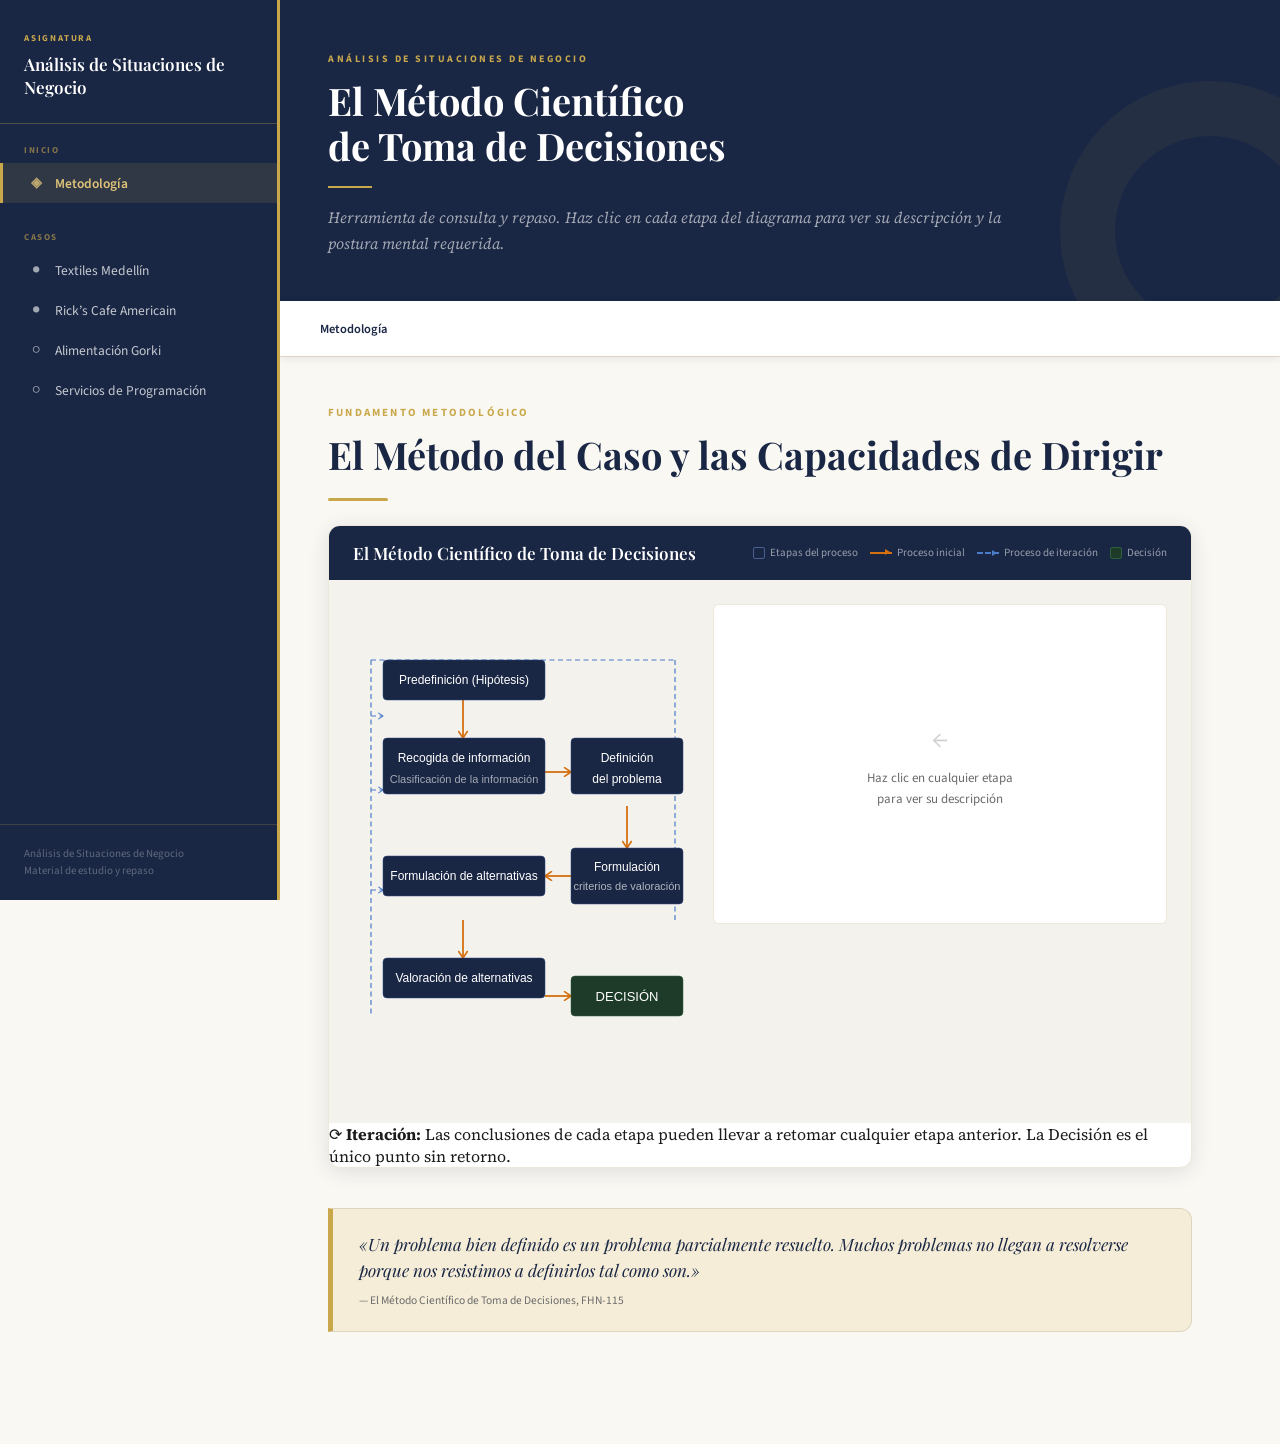
==== commit fc290372: "Add files via upload" ====
--- a/index.html
+++ b/index.html
@@ -65,32 +65,7 @@
 <body>
 
 <div class="sidebar-overlay" id="sidebarOverlay"></div>
-<nav class="sidebar" id="sidebar">
-  <div class="sidebar-brand">
-    <span class="subject-label">Asignatura</span>
-    <span class="subject-title">Análisis de Situaciones de Negocio</span>
-  </div>
-  <div class="nav-section">
-    <div class="nav-section-label">Inicio</div>
-    <a href="index.html" class="nav-item active"><span class="nav-icon">◈</span> Metodología</a>
-  </div>
-  <div class="nav-section">
-    <div class="nav-section-label">Casos</div>
-    <a href="caso-textiles-medellin.html" class="nav-item placeholder">
-      <span class="nav-icon">○</span> Textiles Medellín<span class="nav-badge">Próximo</span>
-    </a>
-    <a href="caso-ricks-cafe.html" class="nav-item">
-      <span class="nav-icon">●</span> Rick's Cafe Americain
-    </a>
-    <a href="caso-alimentacion-gorki.html" class="nav-item placeholder">
-      <span class="nav-icon">○</span> Alimentación Gorki<span class="nav-badge">Próximo</span>
-    </a>
-    <a href="caso-programacion-avanzada.html" class="nav-item placeholder">
-      <span class="nav-icon">○</span> Servicios de Programación<span class="nav-badge">Próximo</span>
-    </a>
-  </div>
-  <div class="sidebar-footer">Análisis de Situaciones de Negocio<br>Material de estudio y repaso</div>
-</nav>
+<nav class="sidebar" id="sidebar"></nav>
 
 <main class="main">
   <div class="hero">
